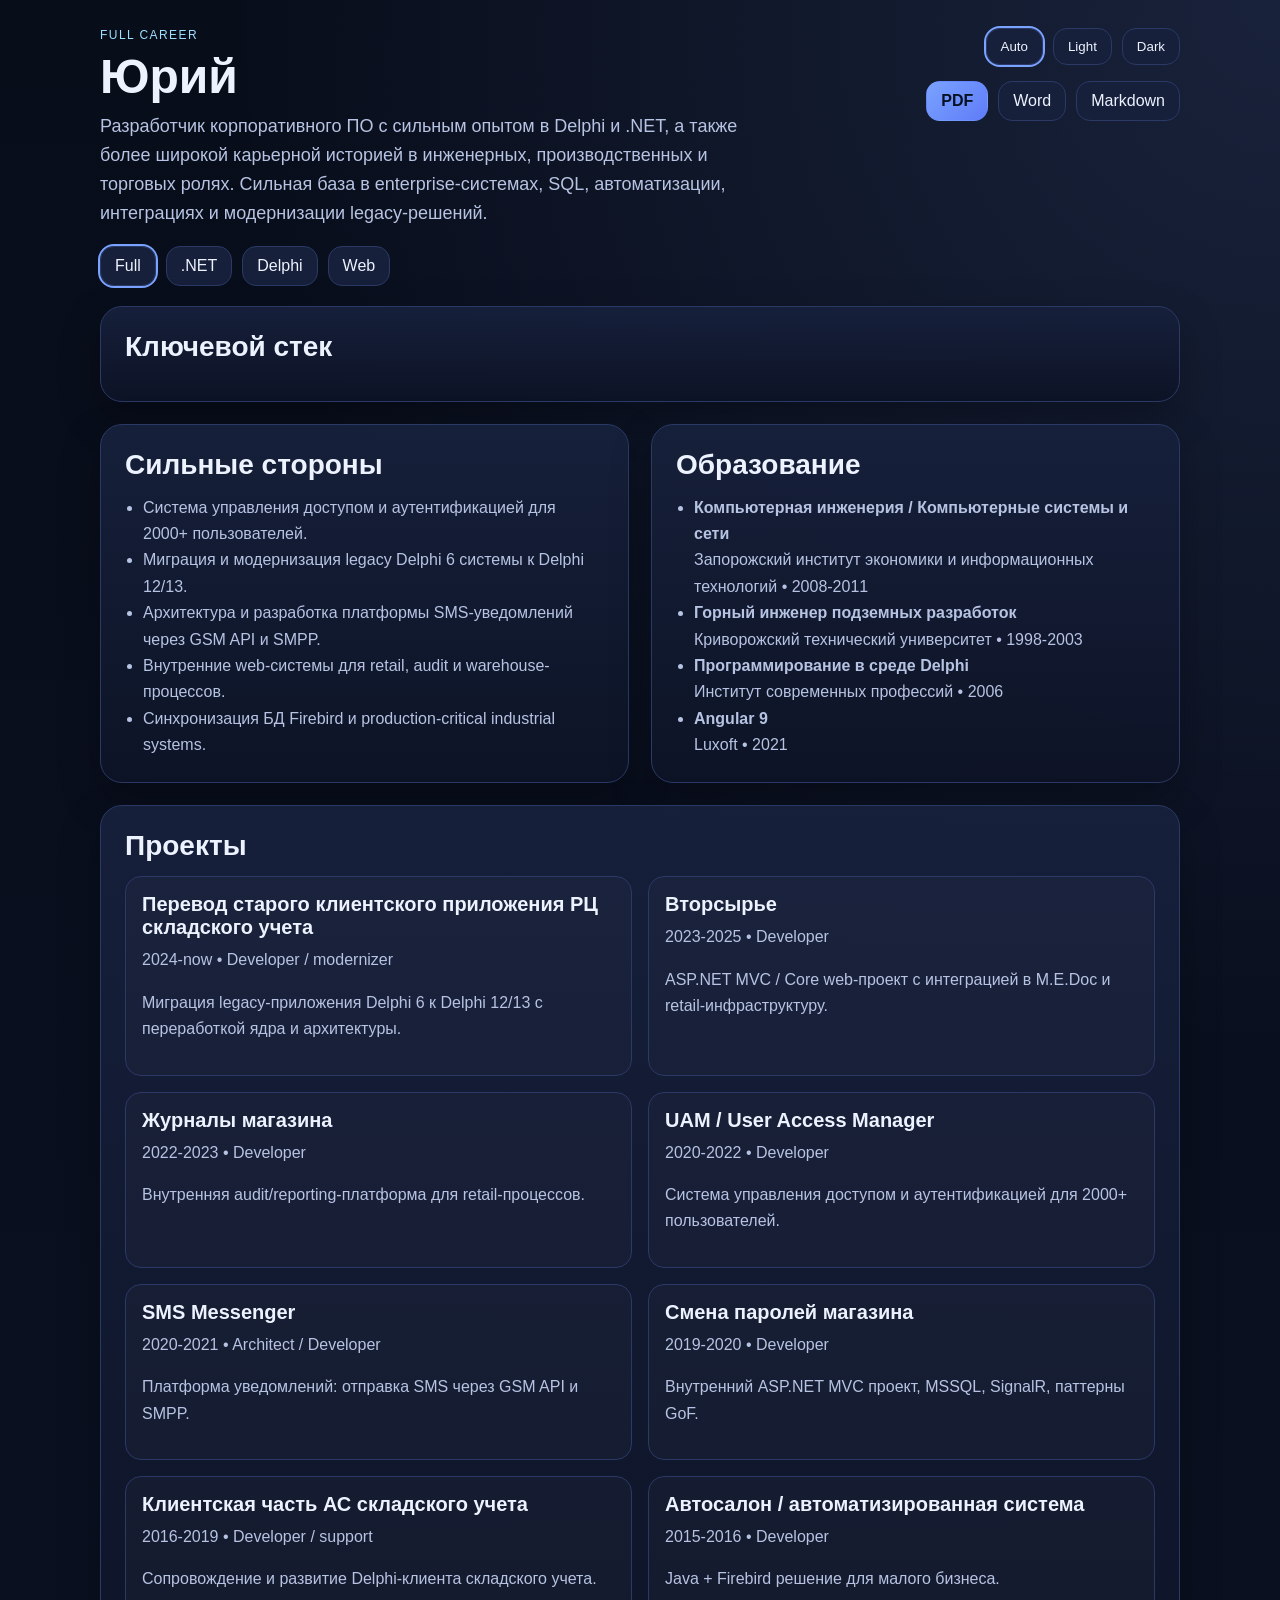
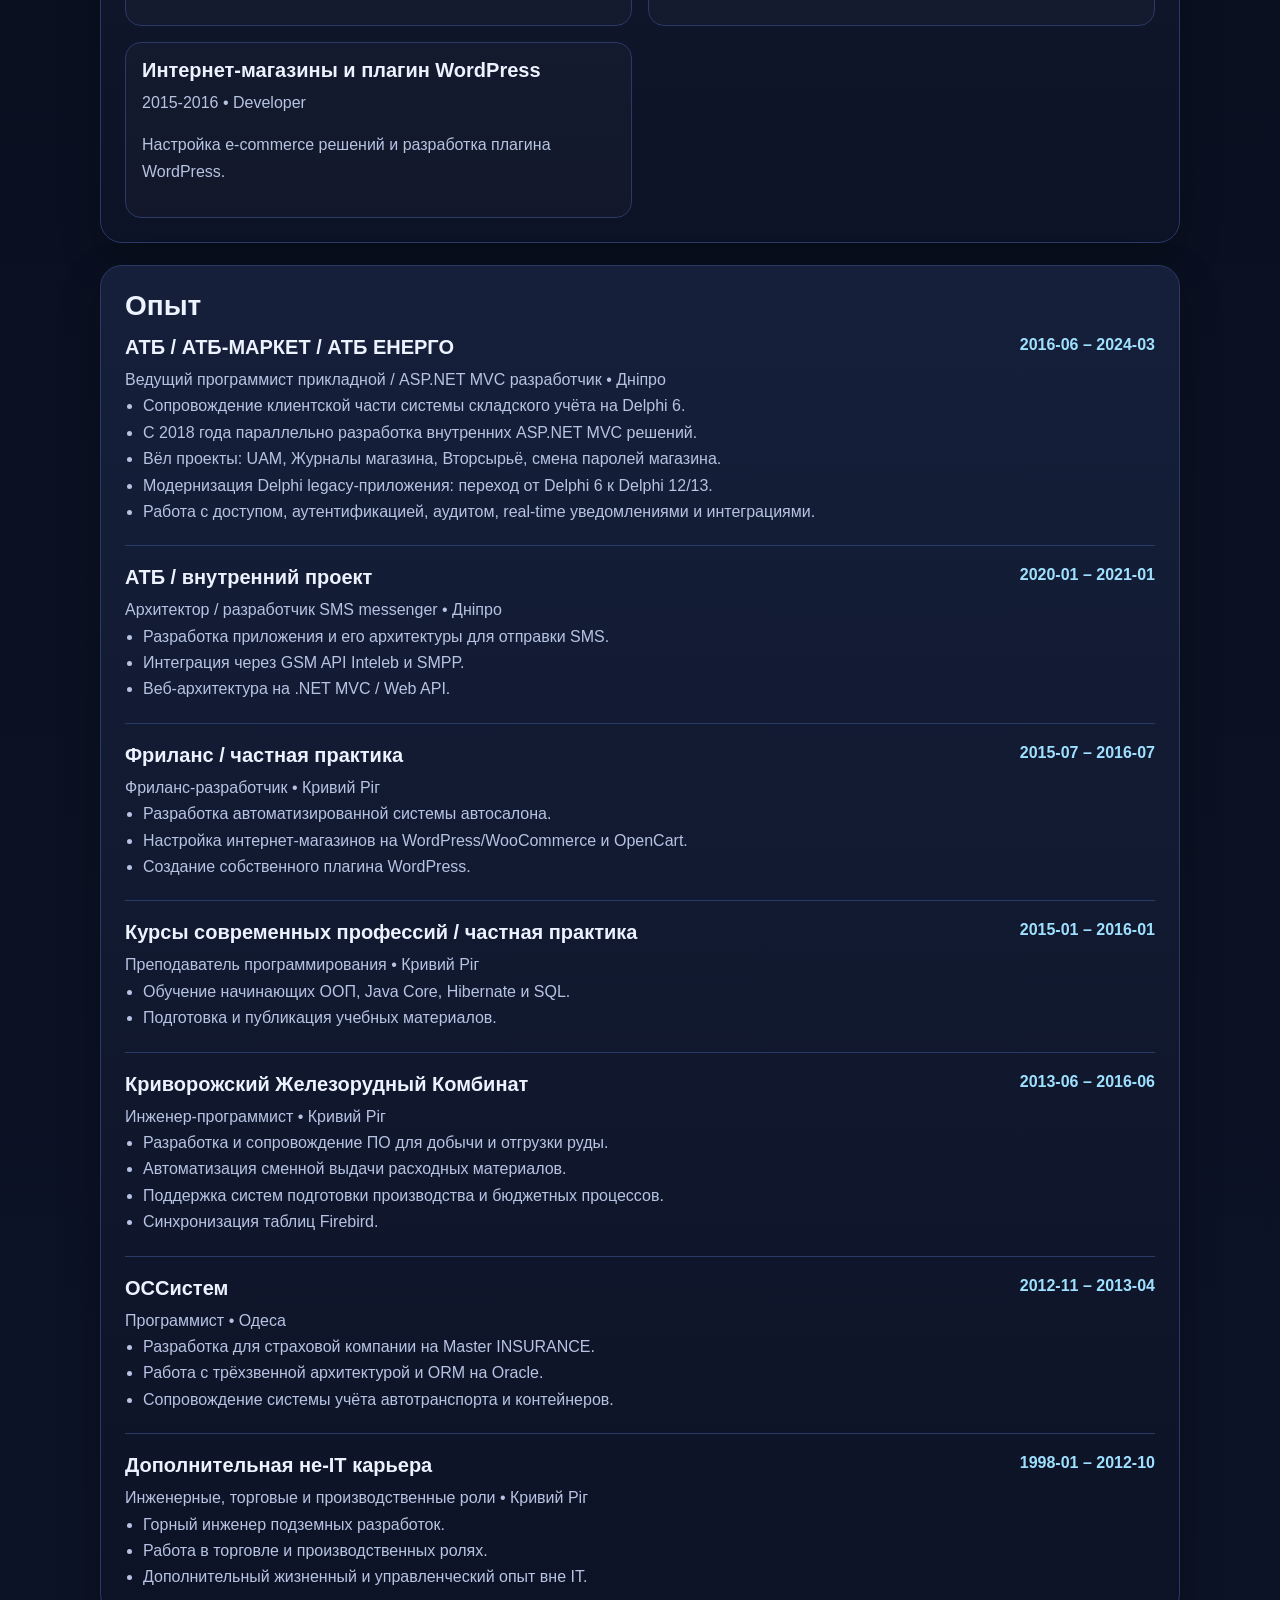
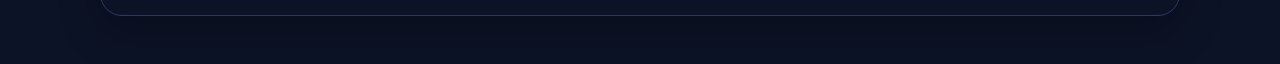
==== output/site/index.html @ f7bde16d "Add files via upload" ====
<!doctype html>
<html lang="ru">
<head>
  <meta charset="utf-8">
  <meta name="viewport" content="width=device-width, initial-scale=1">
  <title>Юрий | Full Career</title>
  <link rel="stylesheet" href="assets/css/site.css">
</head>
<body>
  <script>
    window.RESUME_CONFIG = {
      routeBase: "/resume",
      currentTarget: "full"
    };
  </script>
  <script src="assets/js/theme.js"></script>

  <header class="site-header">
    <div class="container topbar">
      <div class="brand">
        <div class="eyebrow">Full Career</div>
        <h1>Юрий</h1>
        <p class="lead">Разработчик корпоративного ПО с сильным опытом в Delphi и .NET, а также более широкой карьерной историей в инженерных, производственных и торговых ролях. Сильная база в enterprise-системах, SQL, автоматизации, интеграциях и модернизации legacy-решений.
</p>
      </div>

      <div class="header-actions">
        <div class="theme-switch">
          <button data-theme-mode="auto">Auto</button>
          <button data-theme-mode="light">Light</button>
          <button data-theme-mode="dark">Dark</button>
        </div>

        <div class="downloads">
          <a class="btn primary" href="./resume.pdf">PDF</a>
          <a class="btn" href="./resume.docx">Word</a>
          <a class="btn" href="./resume.md">Markdown</a>
        </div>
      </div>
    </div>
  </header>

  <nav class="profile-nav container">
    <a href="index.html" class="active">Full</a>
    <a href="dotnet/index.html" class="">.NET</a>
    <a href="delphi/index.html" class="">Delphi</a>
    <a href="web/index.html" class="">Web</a>
  </nav>

  <main class="container main-grid">
    <section class="card wide hero-card">
      <h2>Ключевой стек</h2>
      <div class="chips">
        
      </div>
    </section>

    <section class="card">
      <h2>Сильные стороны</h2>
      <ul class="clean">
        
        <li>Система управления доступом и аутентификацией для 2000+ пользователей.</li>
        
        <li>Миграция и модернизация legacy Delphi 6 системы к Delphi 12/13.</li>
        
        <li>Архитектура и разработка платформы SMS-уведомлений через GSM API и SMPP.</li>
        
        <li>Внутренние web-системы для retail, audit и warehouse-процессов.</li>
        
        <li>Синхронизация БД Firebird и production-critical industrial systems.</li>
        
      </ul>
    </section>

    <section class="card">
      <h2>Образование</h2>
      <ul class="clean">
        
        <li><strong>Компьютерная инженерия / Компьютерные системы и сети</strong><br>Запорожский институт экономики и информационных технологий • 2008-2011</li>
        
        <li><strong>Горный инженер подземных разработок</strong><br>Криворожский технический университет • 1998-2003</li>
        
        <li><strong>Программирование в среде Delphi</strong><br>Институт современных профессий • 2006</li>
        
        <li><strong>Angular 9</strong><br>Luxoft • 2021</li>
        
      </ul>
    </section>

    <section class="card wide">
      <h2>Проекты</h2>
      <div class="project-grid">
        
        <article class="project">
          <h3>Перевод старого клиентского приложения РЦ складского учета</h3>
          <div class="muted">2024-now • Developer / modernizer</div>
          <p>Миграция legacy-приложения Delphi 6 к Delphi 12/13 с переработкой ядра и архитектуры.</p>
        </article>
        
        <article class="project">
          <h3>Вторсырье</h3>
          <div class="muted">2023-2025 • Developer</div>
          <p>ASP.NET MVC / Core web-проект с интеграцией в M.E.Doc и retail-инфраструктуру.</p>
        </article>
        
        <article class="project">
          <h3>Журналы магазина</h3>
          <div class="muted">2022-2023 • Developer</div>
          <p>Внутренняя audit/reporting-платформа для retail-процессов.</p>
        </article>
        
        <article class="project">
          <h3>UAM / User Access Manager</h3>
          <div class="muted">2020-2022 • Developer</div>
          <p>Система управления доступом и аутентификацией для 2000+ пользователей.</p>
        </article>
        
        <article class="project">
          <h3>SMS Messenger</h3>
          <div class="muted">2020-2021 • Architect / Developer</div>
          <p>Платформа уведомлений: отправка SMS через GSM API и SMPP.</p>
        </article>
        
        <article class="project">
          <h3>Смена паролей магазина</h3>
          <div class="muted">2019-2020 • Developer</div>
          <p>Внутренний ASP.NET MVC проект, MSSQL, SignalR, паттерны GoF.</p>
        </article>
        
        <article class="project">
          <h3>Клиентская часть АС складского учета</h3>
          <div class="muted">2016-2019 • Developer / support</div>
          <p>Сопровождение и развитие Delphi-клиента складского учета.</p>
        </article>
        
        <article class="project">
          <h3>Автосалон / автоматизированная система</h3>
          <div class="muted">2015-2016 • Developer</div>
          <p>Java + Firebird решение для малого бизнеса.</p>
        </article>
        
        <article class="project">
          <h3>Интернет-магазины и плагин WordPress</h3>
          <div class="muted">2015-2016 • Developer</div>
          <p>Настройка e-commerce решений и разработка плагина WordPress.</p>
        </article>
        
      </div>
    </section>

    <section class="card wide">
      <h2>Опыт</h2>
      
      <article class="job">
        <div class="job-head">
          <div>
            <h3>АТБ / АТБ-МАРКЕТ / АТБ ЕНЕРГО</h3>
            <div class="muted">Ведущий программист прикладной / ASP.NET MVC разработчик • Дніпро</div>
          </div>
          <div class="period">2016-06 – 2024-03</div>
        </div>
        <ul class="clean">
          
          <li>Сопровождение клиентской части системы складского учёта на Delphi 6.</li>
          
          <li>С 2018 года параллельно разработка внутренних ASP.NET MVC решений.</li>
          
          <li>Вёл проекты: UAM, Журналы магазина, Вторсырьё, смена паролей магазина.</li>
          
          <li>Модернизация Delphi legacy-приложения: переход от Delphi 6 к Delphi 12/13.</li>
          
          <li>Работа с доступом, аутентификацией, аудитом, real-time уведомлениями и интеграциями.</li>
          
        </ul>
      </article>
      
      <article class="job">
        <div class="job-head">
          <div>
            <h3>АТБ / внутренний проект</h3>
            <div class="muted">Архитектор / разработчик SMS messenger • Дніпро</div>
          </div>
          <div class="period">2020-01 – 2021-01</div>
        </div>
        <ul class="clean">
          
          <li>Разработка приложения и его архитектуры для отправки SMS.</li>
          
          <li>Интеграция через GSM API Inteleb и SMPP.</li>
          
          <li>Веб-архитектура на .NET MVC / Web API.</li>
          
        </ul>
      </article>
      
      <article class="job">
        <div class="job-head">
          <div>
            <h3>Фриланс / частная практика</h3>
            <div class="muted">Фриланс-разработчик • Кривий Ріг</div>
          </div>
          <div class="period">2015-07 – 2016-07</div>
        </div>
        <ul class="clean">
          
          <li>Разработка автоматизированной системы автосалона.</li>
          
          <li>Настройка интернет-магазинов на WordPress/WooCommerce и OpenCart.</li>
          
          <li>Создание собственного плагина WordPress.</li>
          
        </ul>
      </article>
      
      <article class="job">
        <div class="job-head">
          <div>
            <h3>Курсы современных профессий / частная практика</h3>
            <div class="muted">Преподаватель программирования • Кривий Ріг</div>
          </div>
          <div class="period">2015-01 – 2016-01</div>
        </div>
        <ul class="clean">
          
          <li>Обучение начинающих ООП, Java Core, Hibernate и SQL.</li>
          
          <li>Подготовка и публикация учебных материалов.</li>
          
        </ul>
      </article>
      
      <article class="job">
        <div class="job-head">
          <div>
            <h3>Криворожский Железорудный Комбинат</h3>
            <div class="muted">Инженер-программист • Кривий Ріг</div>
          </div>
          <div class="period">2013-06 – 2016-06</div>
        </div>
        <ul class="clean">
          
          <li>Разработка и сопровождение ПО для добычи и отгрузки руды.</li>
          
          <li>Автоматизация сменной выдачи расходных материалов.</li>
          
          <li>Поддержка систем подготовки производства и бюджетных процессов.</li>
          
          <li>Синхронизация таблиц Firebird.</li>
          
        </ul>
      </article>
      
      <article class="job">
        <div class="job-head">
          <div>
            <h3>ОССистем</h3>
            <div class="muted">Программист • Одеса</div>
          </div>
          <div class="period">2012-11 – 2013-04</div>
        </div>
        <ul class="clean">
          
          <li>Разработка для страховой компании на Master INSURANCE.</li>
          
          <li>Работа с трёхзвенной архитектурой и ORM на Oracle.</li>
          
          <li>Сопровождение системы учёта автотранспорта и контейнеров.</li>
          
        </ul>
      </article>
      
      <article class="job">
        <div class="job-head">
          <div>
            <h3>Дополнительная не-IT карьера</h3>
            <div class="muted">Инженерные, торговые и производственные роли • Кривий Ріг</div>
          </div>
          <div class="period">1998-01 – 2012-10</div>
        </div>
        <ul class="clean">
          
          <li>Горный инженер подземных разработок.</li>
          
          <li>Работа в торговле и производственных ролях.</li>
          
          <li>Дополнительный жизненный и управленческий опыт вне IT.</li>
          
        </ul>
      </article>
      
    </section>
  </main>
</body>
</html>
---- output/site/assets/css/site.css ----
:root{
  --bg:#0b1020;
  --bg-soft:#111a33;
  --panel:#16203b;
  --line:#2a3966;
  --text:#edf2ff;
  --muted:#b6c3e2;
  --accent:#7aa2ff;
  --accent-soft:#9fe0ff;
  --chip:#21315c;
  --shadow:0 16px 40px rgba(0,0,0,.25);
}

*{box-sizing:border-box}
html,body{margin:0;padding:0}
body{
  font-family: "Segoe UI", Arial, sans-serif;
  background:
    radial-gradient(circle at top right, rgba(122,162,255,.14), transparent 30%),
    linear-gradient(180deg,var(--bg) 0%, #0c1326 100%);
  color:var(--text);
  transition: background 2s linear, color 1.5s linear;
}
.container{max-width:1120px;margin:0 auto;padding:0 20px}
.site-header{padding:28px 0 10px}
.topbar{display:grid;grid-template-columns:1.7fr 1fr;gap:20px;align-items:start}
.eyebrow{font-size:12px;letter-spacing:.12em;text-transform:uppercase;color:var(--accent-soft);margin-bottom:10px}
h1{margin:0 0 10px;font-size:48px;line-height:1.05}
h2{margin:0 0 14px;font-size:28px}
h3{margin:0 0 8px;font-size:20px}
.lead{margin:0;color:var(--muted);font-size:18px;line-height:1.6;max-width:760px}

.header-actions{display:flex;flex-direction:column;gap:16px;align-items:flex-end}
.theme-switch,.downloads,.chips{display:flex;gap:10px;flex-wrap:wrap}
.theme-switch button,.btn,.profile-nav a{
  border:1px solid var(--line);
  background:var(--panel);
  color:var(--text);
  border-radius:14px;
  padding:10px 14px;
  cursor:pointer;
  text-decoration:none;
}
.theme-switch button.active,.profile-nav a.active{outline:2px solid var(--accent)}
.btn.primary{background:linear-gradient(135deg,var(--accent),#5f7cf8);color:#061122;border-color:transparent;font-weight:700}
.profile-nav{display:flex;gap:10px;flex-wrap:wrap;padding:8px 20px 0}

.main-grid{
  display:grid;
  grid-template-columns:1fr 1fr;
  gap:22px;
  padding-top:20px;
  padding-bottom:48px;
}
.card{
  background:linear-gradient(180deg, rgba(22,32,59,.96), rgba(13,19,38,.96));
  border:1px solid var(--line);
  border-radius:22px;
  box-shadow:var(--shadow);
  padding:24px;
  transition: background 2s linear, border-color 2s linear;
}
.hero-card,.wide{grid-column:1/-1}
.chips span{
  padding:8px 12px;
  border-radius:999px;
  background:var(--chip);
  border:1px solid var(--line);
}
.clean{margin:0;padding-left:18px}
.clean li,.muted,p{color:var(--muted);line-height:1.65}
.job + .job{
  margin-top:20px;
  padding-top:20px;
  border-top:1px solid var(--line);
}
.job-head{
  display:flex;
  justify-content:space-between;
  gap:16px;
  align-items:flex-start;
}
.period{white-space:nowrap;color:var(--accent-soft);font-weight:700}
.project-grid{display:grid;grid-template-columns:1fr 1fr;gap:16px}
.project{
  border:1px solid var(--line);
  border-radius:16px;
  padding:16px;
  background:rgba(255,255,255,.02);
}

@media (max-width: 860px){
  .topbar,.main-grid,.project-grid{grid-template-columns:1fr}
  .header-actions{align-items:flex-start}
  h1{font-size:38px}
}
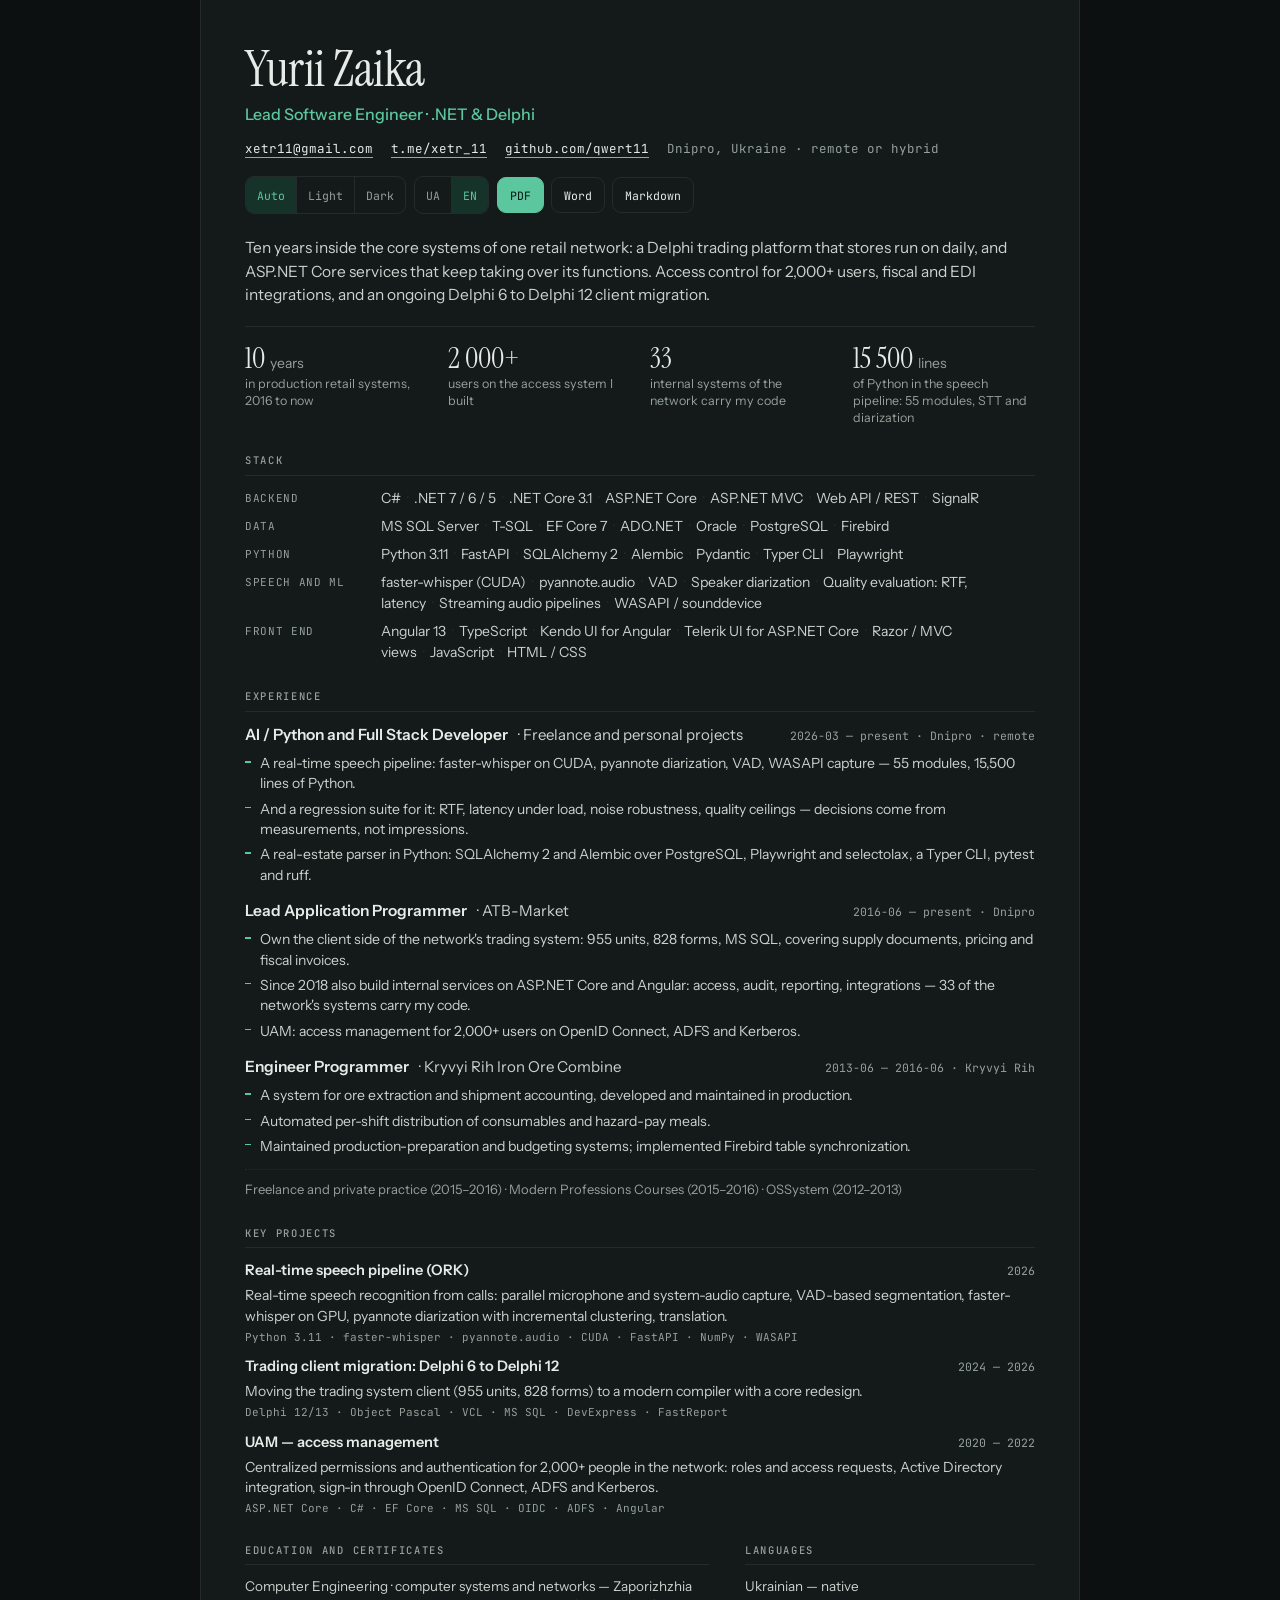
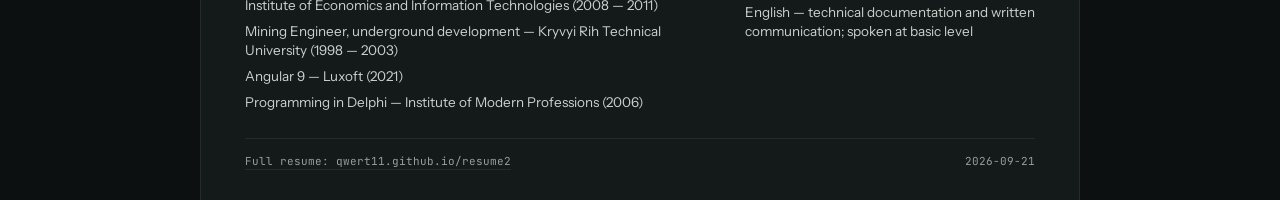
==== commit d26f3b80: "Одностраничник: данные из resume2, печать в один A4, мобильная вёрстка Было: копия движка resume2 с " ====
--- a/output/site/index.html
+++ b/output/site/index.html
@@ -1,294 +1,179 @@
 <!doctype html>
-<html lang="ru">
+<html lang="en">
 <head>
-  <meta charset="utf-8">
-  <meta name="viewport" content="width=device-width, initial-scale=1">
-  <title>Юрий | Full Career</title>
-  <link rel="stylesheet" href="assets/css/site.css">
+<meta charset="utf-8">
+<meta name="viewport" content="width=device-width,initial-scale=1">
+<title>Yurii Zaika — Lead Software Engineer · .NET & Delphi</title>
+<meta name="description" content="Ten years inside the core systems of one retail network: a Delphi trading platform that stores run on daily, and ASP.NET Core services that keep taking over its functions. Access control for 2,000+ users, fiscal and EDI integrations, and an ongoing Delphi 6 to Delphi 12 client migration.">
+<link rel="preconnect" href="https://fonts.googleapis.com">
+<link rel="preconnect" href="https://fonts.gstatic.com" crossorigin>
+<link rel="stylesheet" href="https://fonts.googleapis.com/css2?family=Instrument+Sans:wght@400;500;600&family=Instrument+Serif&family=JetBrains+Mono:wght@400;500&display=swap">
+<link rel="stylesheet" href="assets/css/site.css">
 </head>
 <body>
-  <script>
-    window.RESUME_CONFIG = {
-      routeBase: "/resume",
-      currentTarget: "full"
-    };
-  </script>
-  <script src="assets/js/theme.js"></script>
+<script>window.RESUME_DATA = {"profile": {"name": {"uk": "Юрій Заїка", "en": "Yurii Zaika"}, "location": {"uk": "Дніпро, Україна · віддалено або гібрид", "en": "Dnipro, Ukraine · remote or hybrid"}, "titles": {"full": {"uk": "Провідний інженер ПЗ · .NET та Delphi", "en": "Lead Software Engineer · .NET & Delphi"}, "dotnet": {"uk": "Senior .NET інженер", "en": "Senior .NET Engineer"}, "delphi": {"uk": "Senior Delphi інженер · модернізація legacy", "en": "Senior Delphi Engineer · Legacy Modernization"}, "web": {"uk": "Full Stack інженер · .NET та Angular", "en": "Full Stack Engineer · .NET & Angular"}, "ai": {"uk": "AI / Python інженер", "en": "AI / Python Engineer"}}, "summary": {"full": {"uk": "Десять років усередині ядра однієї роздрібної мережі: торгова система на Delphi, якою щодня працюють магазини, і сервіси на ASP.NET Core, що поступово забирають її функції. Доступи для 2000+ користувачів, фіскальні та EDI-інтеграції, міграція клієнта з Delphi 6 на Delphi 12.", "en": "Ten years inside the core systems of one retail network: a Delphi trading platform that stores run on daily, and ASP.NET Core services that keep taking over its functions. Access control for 2,000+ users, fiscal and EDI integrations, and an ongoing Delphi 6 to Delphi 12 client migration."}, "dotnet": {"uk": "Senior .NET інженер: ASP.NET Core та Web API на .NET 7, EF Core і T-SQL, інтеграції з Kafka, EDI, M.E.Doc та Oracle EBS, аутентифікація через OIDC, ADFS і Kerberos. Власна система керування доступом на 2000+ користувачів.", "en": "Senior .NET engineer: ASP.NET Core and Web API on .NET 7, EF Core and T-SQL, integrations over Kafka, EDI, M.E.Doc and Oracle EBS, authentication through OIDC, ADFS and Kerberos. Built the in-house access management system used by 2,000+ people."}, "delphi": {"uk": "Delphi-інженер із десятирічним досвідом супроводу торгової системи у продакшені: 955 модулів, 828 форм, MS SQL. Веду міграцію клієнта з Delphi 6 на Delphi 12 і написав інструмент звіряння форм та мапінгу БД між версіями.", "en": "Delphi engineer with ten years of production ownership of a retail trading system: 955 units, 828 forms, MS SQL. Currently migrating the client from Delphi 6 to Delphi 12, with a purpose-built tool that diffs forms and database mappings between the two versions."}, "web": {"uk": "Full stack інженер: ASP.NET Core та Web API на бекенді, Angular 13 з Kendo UI і Razor на фронті, real-time через SignalR. Внутрішні системи для роздрібної мережі — доступи, аудит, звітність, інтеграції.", "en": "Full stack engineer: ASP.NET Core and Web API on the back end, Angular 13 with Kendo UI and Razor on the front, real-time over SignalR. Internal systems for a retail network: access control, audit, reporting, integrations."}, "ai": {"uk": "Десять років промислової розробки — і власний трек у Python та ML. Побудував голосовий пайплайн реального часу: faster-whisper на CUDA, діаризація pyannote, VAD і потокова обробка — 55 модулів, 15 500 рядків Python, з регресійними замірами затримки та RTF. Поряд — конвеєри даних на SQLAlchemy і Playwright та щоденна робота з ІІ-агентами.", "en": "Ten years of production engineering plus a personal track in Python and ML. Built a real-time speech pipeline: faster-whisper on CUDA, pyannote diarization, VAD and streaming — 55 modules, 15,500 lines of Python, with regression measurements of latency and RTF. Alongside it: data pipelines on SQLAlchemy and Playwright, and daily work with AI agents."}}, "contacts": [{"id": "email", "label": "xetr11@gmail.com", "href": "mailto:xetr11@gmail.com"}, {"id": "telegram", "label": "t.me/xetr_11", "href": "https://t.me/xetr_11"}, {"id": "github", "label": "github.com/qwert11", "href": "https://github.com/qwert11"}], "metrics": [{"value": "10", "unit": {"uk": "років", "en": "years"}, "label": {"uk": "у виробничих системах роздрібу, з 2016 і донині", "en": "in production retail systems, 2016 to now"}, "tags": ["full", "dotnet", "delphi", "web", "ai"]}, {"value": "2 000+", "unit": {"uk": "", "en": ""}, "label": {"uk": "користувачів у системі доступів, яку я побудував", "en": "users on the access system I built"}, "tags": ["full", "dotnet", "web"]}, {"value": "33", "unit": {"uk": "", "en": ""}, "label": {"uk": "внутрішні системи мережі, у яких є мій код", "en": "internal systems of the network carry my code"}, "tags": ["full", "dotnet", "delphi", "web"]}, {"value": "2", "unit": {"uk": "стеки", "en": "stacks"}, "label": {"uk": "Delphi і .NET — паралельно, без зупинки бізнесу", "en": "Delphi and .NET in parallel, with the business running"}, "tags": ["full", "delphi"]}, {"value": "955", "unit": {"uk": "модулів", "en": "units"}, "label": {"uk": "і 828 форм у клієнті торгової системи", "en": "and 828 forms in the trading system client"}, "tags": ["delphi"]}, {"value": ".NET 7", "unit": {"uk": "", "en": ""}, "label": {"uk": "основна платформа сервісів; ще 3.1, 5 і 6 у супроводі", "en": "the main service platform; 3.1, 5 and 6 also in support"}, "tags": ["dotnet", "web"]}, {"value": "15 500", "unit": {"uk": "рядків", "en": "lines"}, "label": {"uk": "Python у голосовому пайплайні: 55 модулів, STT і діаризація", "en": "of Python in the speech pipeline: 55 modules, STT and diarization"}, "tags": ["ai", "python"]}, {"value": "27", "unit": {"uk": "", "en": ""}, "label": {"uk": "репозиторіїв за 2026 рік: фриланс і власні проєкти", "en": "repositories in 2026: freelance and personal projects"}, "tags": ["ai", "python", "web"]}, {"value": "6", "unit": {"uk": "джерел", "en": "sources"}, "label": {"uk": "у конвеєрі збору оголошень: OLX, ЛУН, Rieltor, Metrazh, Telegram, FB", "en": "in the listings pipeline: OLX, LUN, Rieltor, Metrazh, Telegram, FB"}, "tags": ["ai", "python"]}], "sections": {"stack": {"uk": "Стек", "en": "Stack"}, "strengths": {"uk": "Що я зробив", "en": "What I delivered"}, "summary_cards": {"uk": "Коротко", "en": "At a glance"}, "projects": {"uk": "Ключові проєкти", "en": "Key projects"}, "details": {"uk": "Досвід", "en": "Experience"}, "education": {"uk": "Освіта та сертифікати", "en": "Education and certificates"}, "domain": {"uk": "Предметна область", "en": "Domain knowledge"}, "languages": {"uk": "Мови", "en": "Languages"}, "side": {"uk": "Код на GitHub", "en": "Code on GitHub"}}, "ui": {"auto": {"uk": "Авто", "en": "Auto"}, "light": {"uk": "Світла", "en": "Light"}, "dark": {"uk": "Темна", "en": "Dark"}, "pdf": {"uk": "PDF", "en": "PDF"}, "word": {"uk": "Word", "en": "Word"}, "markdown": {"uk": "Markdown", "en": "Markdown"}, "full": {"uk": "Все", "en": "Full"}, "dotnet": {"uk": ".NET", "en": ".NET"}, "delphi": {"uk": "Delphi", "en": "Delphi"}, "web": {"uk": "Web", "en": "Web"}, "ai": {"uk": "AI / Python", "en": "AI / Python"}, "ua": {"uk": "Укр", "en": "UA"}, "en": {"uk": "Анг", "en": "EN"}, "details_anchor": {"uk": "Деталі нижче", "en": "Details below"}, "present": {"uk": "донині", "en": "present"}, "profiles_hint": {"uk": "Профіль резюме", "en": "Resume profile"}}}, "sections": {"stack": {"uk": "Стек", "en": "Stack"}, "strengths": {"uk": "Що я зробив", "en": "What I delivered"}, "summary_cards": {"uk": "Коротко", "en": "At a glance"}, "projects": {"uk": "Ключові проєкти", "en": "Key projects"}, "details": {"uk": "Досвід", "en": "Experience"}, "education": {"uk": "Освіта та сертифікати", "en": "Education and certificates"}, "domain": {"uk": "Предметна область", "en": "Domain knowledge"}, "languages": {"uk": "Мови", "en": "Languages"}, "side": {"uk": "Код на GitHub", "en": "Code on GitHub"}}, "ui": {"auto": {"uk": "Авто", "en": "Auto"}, "light": {"uk": "Світла", "en": "Light"}, "dark": {"uk": "Темна", "en": "Dark"}, "pdf": {"uk": "PDF", "en": "PDF"}, "word": {"uk": "Word", "en": "Word"}, "markdown": {"uk": "Markdown", "en": "Markdown"}, "full": {"uk": "Все", "en": "Full"}, "dotnet": {"uk": ".NET", "en": ".NET"}, "delphi": {"uk": "Delphi", "en": "Delphi"}, "web": {"uk": "Web", "en": "Web"}, "ai": {"uk": "AI / Python", "en": "AI / Python"}, "ua": {"uk": "Укр", "en": "UA"}, "en": {"uk": "Анг", "en": "EN"}, "details_anchor": {"uk": "Деталі нижче", "en": "Details below"}, "present": {"uk": "донині", "en": "present"}, "profiles_hint": {"uk": "Профіль резюме", "en": "Resume profile"}}, "titleTextObj": {"uk": "Провідний інженер ПЗ · .NET та Delphi", "en": "Lead Software Engineer · .NET & Delphi"}, "summaryTextObj": {"uk": "Десять років усередині ядра однієї роздрібної мережі: торгова система на Delphi, якою щодня працюють магазини, і сервіси на ASP.NET Core, що поступово забирають її функції. Доступи для 2000+ користувачів, фіскальні та EDI-інтеграції, міграція клієнта з Delphi 6 на Delphi 12.", "en": "Ten years inside the core systems of one retail network: a Delphi trading platform that stores run on daily, and ASP.NET Core services that keep taking over its functions. Access control for 2,000+ users, fiscal and EDI integrations, and an ongoing Delphi 6 to Delphi 12 client migration."}};</script>
+<script src="assets/js/theme.js"></script>
 
-  <header class="site-header">
-    <div class="container topbar">
-      <div class="brand">
-        <div class="eyebrow">Full Career</div>
-        <h1>Юрий</h1>
-        <p class="lead">Разработчик корпоративного ПО с сильным опытом в Delphi и .NET, а также более широкой карьерной историей в инженерных, производственных и торговых ролях. Сильная база в enterprise-системах, SQL, автоматизации, интеграциях и модернизации legacy-решений.
-</p>
+<a class="skip" href="#main">Skip to content</a>
+
+<div class="sheet">
+
+  <header class="head">
+    <div class="who">
+      <h1 data-i18n-name>Yurii Zaika</h1>
+      <p class="role" data-i18n-target-title>Lead Software Engineer · .NET & Delphi</p>
+      <ul class="contacts">
+        <li><a href="mailto:xetr11@gmail.com">xetr11@gmail.com</a></li>
+        <li><a href="https://t.me/xetr_11" target="_blank" rel="noopener">t.me/xetr_11</a></li>
+        <li><a href="https://github.com/qwert11" target="_blank" rel="noopener">github.com/qwert11</a></li>
+        <li class="place" data-uk="Дніпро, Україна · віддалено або гібрид" data-en="Dnipro, Ukraine · remote or hybrid">Dnipro, Ukraine · remote or hybrid</li>
+      </ul>
+    </div>
+
+    <div class="tools">
+      <div class="seg" role="group" aria-label="Theme">
+        <button type="button" data-theme-mode="auto"></button><button type="button" data-theme-mode="light"></button><button type="button" data-theme-mode="dark"></button>
       </div>
-
-      <div class="header-actions">
-        <div class="theme-switch">
-          <button data-theme-mode="auto">Auto</button>
-          <button data-theme-mode="light">Light</button>
-          <button data-theme-mode="dark">Dark</button>
-        </div>
-
-        <div class="downloads">
-          <a class="btn primary" href="./resume.pdf">PDF</a>
-          <a class="btn" href="./resume.docx">Word</a>
-          <a class="btn" href="./resume.md">Markdown</a>
-        </div>
+      <div class="seg" role="group" aria-label="Language">
+        <button type="button" data-lang="uk"></button><button type="button" data-lang="en"></button>
+      </div>
+      <div class="dl">
+        <a class="btn primary" href="resume.pdf" data-dl-pdf data-i18n-btn-pdf></a>
+        <a class="btn" href="resume.docx" data-dl-docx data-i18n-btn-word></a>
+        <a class="btn" href="resume.md" data-dl-md data-i18n-btn-markdown></a>
       </div>
     </div>
   </header>
 
-  <nav class="profile-nav container">
-    <a href="index.html" class="active">Full</a>
-    <a href="dotnet/index.html" class="">.NET</a>
-    <a href="delphi/index.html" class="">Delphi</a>
-    <a href="web/index.html" class="">Web</a>
-  </nav>
+  <main id="main">
 
-  <main class="container main-grid">
-    <section class="card wide hero-card">
-      <h2>Ключевой стек</h2>
-      <div class="chips">
-        
-      </div>
+    <p class="summary" data-i18n-summary>Ten years inside the core systems of one retail network: a Delphi trading platform that stores run on daily, and ASP.NET Core services that keep taking over its functions. Access control for 2,000+ users, fiscal and EDI integrations, and an ongoing Delphi 6 to Delphi 12 client migration.</p>
+
+    <ul class="figures">
+      <li>
+        <b>10 <span data-uk="років" data-en="years">years</span></b>
+        <span data-uk="у виробничих системах роздрібу, з 2016 і донині" data-en="in production retail systems, 2016 to now">in production retail systems, 2016 to now</span>
+      </li>
+      <li>
+        <b>2 000+</b>
+        <span data-uk="користувачів у системі доступів, яку я побудував" data-en="users on the access system I built">users on the access system I built</span>
+      </li>
+      <li>
+        <b>33</b>
+        <span data-uk="внутрішні системи мережі, у яких є мій код" data-en="internal systems of the network carry my code">internal systems of the network carry my code</span>
+      </li>
+      <li>
+        <b>15 500 <span data-uk="рядків" data-en="lines">lines</span></b>
+        <span data-uk="Python у голосовому пайплайні: 55 модулів, STT і діаризація" data-en="of Python in the speech pipeline: 55 modules, STT and diarization">of Python in the speech pipeline: 55 modules, STT and diarization</span>
+      </li>
+    </ul>
+
+    <section class="block">
+      <h2 data-i18n-section-stack></h2>
+      <dl class="stack">
+        <dt data-uk="Бекенд" data-en="Backend">Backend</dt>
+        <dd><span data-uk="C#" data-en="C#">C#</span><i>·</i><span data-uk=".NET 7 / 6 / 5" data-en=".NET 7 / 6 / 5">.NET 7 / 6 / 5</span><i>·</i><span data-uk=".NET Core 3.1" data-en=".NET Core 3.1">.NET Core 3.1</span><i>·</i><span data-uk="ASP.NET Core" data-en="ASP.NET Core">ASP.NET Core</span><i>·</i><span data-uk="ASP.NET MVC" data-en="ASP.NET MVC">ASP.NET MVC</span><i>·</i><span data-uk="Web API / REST" data-en="Web API / REST">Web API / REST</span><i>·</i><span data-uk="SignalR" data-en="SignalR">SignalR</span></dd>
+        <dt data-uk="Дані" data-en="Data">Data</dt>
+        <dd><span data-uk="MS SQL Server" data-en="MS SQL Server">MS SQL Server</span><i>·</i><span data-uk="T-SQL" data-en="T-SQL">T-SQL</span><i>·</i><span data-uk="EF Core 7" data-en="EF Core 7">EF Core 7</span><i>·</i><span data-uk="ADO.NET" data-en="ADO.NET">ADO.NET</span><i>·</i><span data-uk="Oracle" data-en="Oracle">Oracle</span><i>·</i><span data-uk="PostgreSQL" data-en="PostgreSQL">PostgreSQL</span><i>·</i><span data-uk="Firebird" data-en="Firebird">Firebird</span></dd>
+        <dt data-uk="Python" data-en="Python">Python</dt>
+        <dd><span data-uk="Python 3.11" data-en="Python 3.11">Python 3.11</span><i>·</i><span data-uk="FastAPI" data-en="FastAPI">FastAPI</span><i>·</i><span data-uk="SQLAlchemy 2" data-en="SQLAlchemy 2">SQLAlchemy 2</span><i>·</i><span data-uk="Alembic" data-en="Alembic">Alembic</span><i>·</i><span data-uk="Pydantic" data-en="Pydantic">Pydantic</span><i>·</i><span data-uk="Typer CLI" data-en="Typer CLI">Typer CLI</span><i>·</i><span data-uk="Playwright" data-en="Playwright">Playwright</span></dd>
+        <dt data-uk="Мова та ML" data-en="Speech and ML">Speech and ML</dt>
+        <dd><span data-uk="faster-whisper (CUDA)" data-en="faster-whisper (CUDA)">faster-whisper (CUDA)</span><i>·</i><span data-uk="pyannote.audio" data-en="pyannote.audio">pyannote.audio</span><i>·</i><span data-uk="VAD" data-en="VAD">VAD</span><i>·</i><span data-uk="Діаризація мовців" data-en="Speaker diarization">Speaker diarization</span><i>·</i><span data-uk="Оцінка якості: RTF, затримка" data-en="Quality evaluation: RTF, latency">Quality evaluation: RTF, latency</span><i>·</i><span data-uk="Потокова обробка аудіо" data-en="Streaming audio pipelines">Streaming audio pipelines</span><i>·</i><span data-uk="WASAPI / sounddevice" data-en="WASAPI / sounddevice">WASAPI / sounddevice</span></dd>
+        <dt data-uk="Фронтенд" data-en="Front end">Front end</dt>
+        <dd><span data-uk="Angular 13" data-en="Angular 13">Angular 13</span><i>·</i><span data-uk="TypeScript" data-en="TypeScript">TypeScript</span><i>·</i><span data-uk="Kendo UI for Angular" data-en="Kendo UI for Angular">Kendo UI for Angular</span><i>·</i><span data-uk="Telerik UI for ASP.NET Core" data-en="Telerik UI for ASP.NET Core">Telerik UI for ASP.NET Core</span><i>·</i><span data-uk="Razor / MVC views" data-en="Razor / MVC views">Razor / MVC views</span><i>·</i><span data-uk="JavaScript" data-en="JavaScript">JavaScript</span><i>·</i><span data-uk="HTML / CSS" data-en="HTML / CSS">HTML / CSS</span></dd>
+      </dl>
     </section>
 
-    <section class="card">
-      <h2>Сильные стороны</h2>
-      <ul class="clean">
-        
-        <li>Система управления доступом и аутентификацией для 2000+ пользователей.</li>
-        
-        <li>Миграция и модернизация legacy Delphi 6 системы к Delphi 12/13.</li>
-        
-        <li>Архитектура и разработка платформы SMS-уведомлений через GSM API и SMPP.</li>
-        
-        <li>Внутренние web-системы для retail, audit и warehouse-процессов.</li>
-        
-        <li>Синхронизация БД Firebird и production-critical industrial systems.</li>
-        
+    <section class="block">
+      <h2 data-i18n-section-details></h2>
+      <article class="job">
+        <div class="job-head">
+          <h3 data-uk="AI / Python та full stack розробник" data-en="AI / Python and Full Stack Developer">AI / Python and Full Stack Developer</h3>
+          <span class="at" data-uk="Фриланс і власні проєкти" data-en="Freelance and personal projects">Freelance and personal projects</span>
+          <span class="when">2026-03 — <span data-i18n-present></span> · <span data-uk="Дніпро · віддалено" data-en="Dnipro · remote">Dnipro · remote</span></span>
+        </div>
+        <ul class="points">
+          <li data-uk="Голосовий пайплайн реального часу: faster-whisper на CUDA, діаризація pyannote, VAD, потоковий захват WASAPI — 55 модулів, 15 500 рядків Python." data-en="A real-time speech pipeline: faster-whisper on CUDA, pyannote diarization, VAD, WASAPI capture — 55 modules, 15,500 lines of Python.">A real-time speech pipeline: faster-whisper on CUDA, pyannote diarization, VAD, WASAPI capture — 55 modules, 15,500 lines of Python.</li>
+          <li data-uk="Для нього ж — набір регресійних замірів: RTF, затримка під навантаженням, стійкість до шуму, межі якості; рішення приймаю за цифрами, а не на слух." data-en="And a regression suite for it: RTF, latency under load, noise robustness, quality ceilings — decisions come from measurements, not impressions.">And a regression suite for it: RTF, latency under load, noise robustness, quality ceilings — decisions come from measurements, not impressions.</li>
+          <li data-uk="Парсер нерухомості на Python: SQLAlchemy 2 і Alembic поверх PostgreSQL, Playwright та selectolax, CLI на Typer, pytest і ruff." data-en="A real-estate parser in Python: SQLAlchemy 2 and Alembic over PostgreSQL, Playwright and selectolax, a Typer CLI, pytest and ruff.">A real-estate parser in Python: SQLAlchemy 2 and Alembic over PostgreSQL, Playwright and selectolax, a Typer CLI, pytest and ruff.</li>
+        </ul>
+      </article>
+      <article class="job">
+        <div class="job-head">
+          <h3 data-uk="Провідний прикладний програміст" data-en="Lead Application Programmer">Lead Application Programmer</h3>
+          <span class="at" data-uk="АТБ-Маркет" data-en="ATB-Market">ATB-Market</span>
+          <span class="when">2016-06 — <span data-i18n-present></span> · <span data-uk="Дніпро" data-en="Dnipro">Dnipro</span></span>
+        </div>
+        <ul class="points">
+          <li data-uk="Відповідаю за клієнтську частину торгової системи мережі: 955 модулів, 828 форм, MS SQL — документи постачання, ціни, фіскальні накладні." data-en="Own the client side of the network's trading system: 955 units, 828 forms, MS SQL, covering supply documents, pricing and fiscal invoices.">Own the client side of the network's trading system: 955 units, 828 forms, MS SQL, covering supply documents, pricing and fiscal invoices.</li>
+          <li data-uk="З 2018 паралельно будую внутрішні сервіси на ASP.NET Core і Angular: доступи, аудит, звітність, інтеграції — 33 системи мережі містять мій код." data-en="Since 2018 also build internal services on ASP.NET Core and Angular: access, audit, reporting, integrations — 33 of the network's systems carry my code.">Since 2018 also build internal services on ASP.NET Core and Angular: access, audit, reporting, integrations — 33 of the network's systems carry my code.</li>
+          <li data-uk="UAM: система керування доступом для 2000+ користувачів на OpenID Connect, ADFS і Kerberos." data-en="UAM: access management for 2,000+ users on OpenID Connect, ADFS and Kerberos.">UAM: access management for 2,000+ users on OpenID Connect, ADFS and Kerberos.</li>
+        </ul>
+      </article>
+      <article class="job">
+        <div class="job-head">
+          <h3 data-uk="Інженер-програміст" data-en="Engineer Programmer">Engineer Programmer</h3>
+          <span class="at" data-uk="Криворізький залізорудний комбінат" data-en="Kryvyi Rih Iron Ore Combine">Kryvyi Rih Iron Ore Combine</span>
+          <span class="when">2013-06 — 2016-06 · <span data-uk="Кривий Ріг" data-en="Kryvyi Rih">Kryvyi Rih</span></span>
+        </div>
+        <ul class="points">
+          <li data-uk="Комплекс обліку видобутку та відвантаження руди — розробка й супровід у виробничому режимі." data-en="A system for ore extraction and shipment accounting, developed and maintained in production.">A system for ore extraction and shipment accounting, developed and maintained in production.</li>
+          <li data-uk="Автоматизація змінної видачі витратних матеріалів і харчування за шкідливість." data-en="Automated per-shift distribution of consumables and hazard-pay meals.">Automated per-shift distribution of consumables and hazard-pay meals.</li>
+          <li data-uk="Супровід систем підготовки виробництва та бюджетних процесів; синхронізація таблиць Firebird." data-en="Maintained production-preparation and budgeting systems; implemented Firebird table synchronization.">Maintained production-preparation and budgeting systems; implemented Firebird table synchronization.</li>
+        </ul>
+      </article>
+      <p class="earlier" data-uk="Фриланс і приватна практика (2015–2016) · Курси сучасних професій (2015–2016) · ОССистем (2012–2013)" data-en="Freelance and private practice (2015–2016) · Modern Professions Courses (2015–2016) · OSSystem (2012–2013)">Freelance and private practice (2015–2016) · Modern Professions Courses (2015–2016) · OSSystem (2012–2013)</p>
+    </section>
+
+    <section class="block">
+      <h2 data-i18n-section-projects></h2>
+      <ul class="projects">
+        <li>
+          <span class="pname" data-uk="Голосовий пайплайн реального часу (ORK)" data-en="Real-time speech pipeline (ORK)">Real-time speech pipeline (ORK)</span>
+          <span class="when">2026</span>
+          <span class="pdesc" data-uk="Розпізнавання мови зі звінків у реальному часі: паралельний захват мікрофона і системного звуку, нарізка по паузах через VAD, faster-whisper на GPU, діаризація pyannote з інкрементальною кластеризацією, переклад." data-en="Real-time speech recognition from calls: parallel microphone and system-audio capture, VAD-based segmentation, faster-whisper on GPU, pyannote diarization with incremental clustering, translation.">Real-time speech recognition from calls: parallel microphone and system-audio capture, VAD-based segmentation, faster-whisper on GPU, pyannote diarization with incremental clustering, translation.</span><span class="pstack">Python 3.11 · faster-whisper · pyannote.audio · CUDA · FastAPI · NumPy · WASAPI</span>
+        </li>
+        <li>
+          <span class="pname" data-uk="Міграція торгового клієнта: Delphi 6 → Delphi 12" data-en="Trading client migration: Delphi 6 to Delphi 12">Trading client migration: Delphi 6 to Delphi 12</span>
+          <span class="when">2024 — 2026</span>
+          <span class="pdesc" data-uk="Переведення клієнта торгової системи (955 модулів, 828 форм) на сучасний компілятор із переробкою ядра." data-en="Moving the trading system client (955 units, 828 forms) to a modern compiler with a core redesign.">Moving the trading system client (955 units, 828 forms) to a modern compiler with a core redesign.</span><span class="pstack">Delphi 12/13 · Object Pascal · VCL · MS SQL · DevExpress · FastReport</span>
+        </li>
+        <li>
+          <span class="pname" data-uk="UAM — керування доступом" data-en="UAM — access management">UAM — access management</span>
+          <span class="when">2020 — 2022</span>
+          <span class="pdesc" data-uk="Централізована система прав і аутентифікації для 2000+ користувачів мережі: ролі та заявки на доступ, інтеграція з Active Directory, вхід через OpenID Connect, ADFS і Kerberos." data-en="Centralized permissions and authentication for 2,000+ people in the network: roles and access requests, Active Directory integration, sign-in through OpenID Connect, ADFS and Kerberos.">Centralized permissions and authentication for 2,000+ people in the network: roles and access requests, Active Directory integration, sign-in through OpenID Connect, ADFS and Kerberos.</span><span class="pstack">ASP.NET Core · C# · EF Core · MS SQL · OIDC · ADFS · Angular</span>
+        </li>
       </ul>
     </section>
 
-    <section class="card">
-      <h2>Образование</h2>
-      <ul class="clean">
-        
-        <li><strong>Компьютерная инженерия / Компьютерные системы и сети</strong><br>Запорожский институт экономики и информационных технологий • 2008-2011</li>
-        
-        <li><strong>Горный инженер подземных разработок</strong><br>Криворожский технический университет • 1998-2003</li>
-        
-        <li><strong>Программирование в среде Delphi</strong><br>Институт современных профессий • 2006</li>
-        
-        <li><strong>Angular 9</strong><br>Luxoft • 2021</li>
-        
-      </ul>
-    </section>
+    <div class="tail">
+      <section class="block">
+        <h2 data-i18n-section-education></h2>
+        <ul class="plain">
+          <li data-uk="Комп'ютерна інженерія · комп'ютерні системи та мережі — Запорізький інститут економіки та інформаційних технологій (2008 — 2011)" data-en="Computer Engineering · computer systems and networks — Zaporizhzhia Institute of Economics and Information Technologies (2008 — 2011)">Computer Engineering · computer systems and networks — Zaporizhzhia Institute of Economics and Information Technologies (2008 — 2011)</li>
+          <li data-uk="Гірничий інженер підземних розробок — Криворізький технічний університет (1998 — 2003)" data-en="Mining Engineer, underground development — Kryvyi Rih Technical University (1998 — 2003)">Mining Engineer, underground development — Kryvyi Rih Technical University (1998 — 2003)</li>
+          <li data-uk="Angular 9 — Luxoft (2021)" data-en="Angular 9 — Luxoft (2021)">Angular 9 — Luxoft (2021)</li>
+          <li data-uk="Програмування в середовищі Delphi — Інститут сучасних професій (2006)" data-en="Programming in Delphi — Institute of Modern Professions (2006)">Programming in Delphi — Institute of Modern Professions (2006)</li>
+        </ul>
+      </section>
+      <section class="block">
+        <h2 data-i18n-section-languages></h2>
+        <ul class="plain">
+          <li data-uk="Українська — рідна" data-en="Ukrainian — native">Ukrainian — native</li>
+          <li data-uk="Англійська — технічна документація і листування; розмовна — базова" data-en="English — technical documentation and written communication; spoken at basic level">English — technical documentation and written communication; spoken at basic level</li>
+        </ul>
+      </section>
+    </div>
 
-    <section class="card wide">
-      <h2>Проекты</h2>
-      <div class="project-grid">
-        
-        <article class="project">
-          <h3>Перевод старого клиентского приложения РЦ складского учета</h3>
-          <div class="muted">2024-now • Developer / modernizer</div>
-          <p>Миграция legacy-приложения Delphi 6 к Delphi 12/13 с переработкой ядра и архитектуры.</p>
-        </article>
-        
-        <article class="project">
-          <h3>Вторсырье</h3>
-          <div class="muted">2023-2025 • Developer</div>
-          <p>ASP.NET MVC / Core web-проект с интеграцией в M.E.Doc и retail-инфраструктуру.</p>
-        </article>
-        
-        <article class="project">
-          <h3>Журналы магазина</h3>
-          <div class="muted">2022-2023 • Developer</div>
-          <p>Внутренняя audit/reporting-платформа для retail-процессов.</p>
-        </article>
-        
-        <article class="project">
-          <h3>UAM / User Access Manager</h3>
-          <div class="muted">2020-2022 • Developer</div>
-          <p>Система управления доступом и аутентификацией для 2000+ пользователей.</p>
-        </article>
-        
-        <article class="project">
-          <h3>SMS Messenger</h3>
-          <div class="muted">2020-2021 • Architect / Developer</div>
-          <p>Платформа уведомлений: отправка SMS через GSM API и SMPP.</p>
-        </article>
-        
-        <article class="project">
-          <h3>Смена паролей магазина</h3>
-          <div class="muted">2019-2020 • Developer</div>
-          <p>Внутренний ASP.NET MVC проект, MSSQL, SignalR, паттерны GoF.</p>
-        </article>
-        
-        <article class="project">
-          <h3>Клиентская часть АС складского учета</h3>
-          <div class="muted">2016-2019 • Developer / support</div>
-          <p>Сопровождение и развитие Delphi-клиента складского учета.</p>
-        </article>
-        
-        <article class="project">
-          <h3>Автосалон / автоматизированная система</h3>
-          <div class="muted">2015-2016 • Developer</div>
-          <p>Java + Firebird решение для малого бизнеса.</p>
-        </article>
-        
-        <article class="project">
-          <h3>Интернет-магазины и плагин WordPress</h3>
-          <div class="muted">2015-2016 • Developer</div>
-          <p>Настройка e-commerce решений и разработка плагина WordPress.</p>
-        </article>
-        
-      </div>
-    </section>
+  </main>
 
-    <section class="card wide">
-      <h2>Опыт</h2>
-      
-      <article class="job">
-        <div class="job-head">
-          <div>
-            <h3>АТБ / АТБ-МАРКЕТ / АТБ ЕНЕРГО</h3>
-            <div class="muted">Ведущий программист прикладной / ASP.NET MVC разработчик • Дніпро</div>
-          </div>
-          <div class="period">2016-06 – 2024-03</div>
-        </div>
-        <ul class="clean">
-          
-          <li>Сопровождение клиентской части системы складского учёта на Delphi 6.</li>
-          
-          <li>С 2018 года параллельно разработка внутренних ASP.NET MVC решений.</li>
-          
-          <li>Вёл проекты: UAM, Журналы магазина, Вторсырьё, смена паролей магазина.</li>
-          
-          <li>Модернизация Delphi legacy-приложения: переход от Delphi 6 к Delphi 12/13.</li>
-          
-          <li>Работа с доступом, аутентификацией, аудитом, real-time уведомлениями и интеграциями.</li>
-          
-        </ul>
-      </article>
-      
-      <article class="job">
-        <div class="job-head">
-          <div>
-            <h3>АТБ / внутренний проект</h3>
-            <div class="muted">Архитектор / разработчик SMS messenger • Дніпро</div>
-          </div>
-          <div class="period">2020-01 – 2021-01</div>
-        </div>
-        <ul class="clean">
-          
-          <li>Разработка приложения и его архитектуры для отправки SMS.</li>
-          
-          <li>Интеграция через GSM API Inteleb и SMPP.</li>
-          
-          <li>Веб-архитектура на .NET MVC / Web API.</li>
-          
-        </ul>
-      </article>
-      
-      <article class="job">
-        <div class="job-head">
-          <div>
-            <h3>Фриланс / частная практика</h3>
-            <div class="muted">Фриланс-разработчик • Кривий Ріг</div>
-          </div>
-          <div class="period">2015-07 – 2016-07</div>
-        </div>
-        <ul class="clean">
-          
-          <li>Разработка автоматизированной системы автосалона.</li>
-          
-          <li>Настройка интернет-магазинов на WordPress/WooCommerce и OpenCart.</li>
-          
-          <li>Создание собственного плагина WordPress.</li>
-          
-        </ul>
-      </article>
-      
-      <article class="job">
-        <div class="job-head">
-          <div>
-            <h3>Курсы современных профессий / частная практика</h3>
-            <div class="muted">Преподаватель программирования • Кривий Ріг</div>
-          </div>
-          <div class="period">2015-01 – 2016-01</div>
-        </div>
-        <ul class="clean">
-          
-          <li>Обучение начинающих ООП, Java Core, Hibernate и SQL.</li>
-          
-          <li>Подготовка и публикация учебных материалов.</li>
-          
-        </ul>
-      </article>
-      
-      <article class="job">
-        <div class="job-head">
-          <div>
-            <h3>Криворожский Железорудный Комбинат</h3>
-            <div class="muted">Инженер-программист • Кривий Ріг</div>
-          </div>
-          <div class="period">2013-06 – 2016-06</div>
-        </div>
-        <ul class="clean">
-          
-          <li>Разработка и сопровождение ПО для добычи и отгрузки руды.</li>
-          
-          <li>Автоматизация сменной выдачи расходных материалов.</li>
-          
-          <li>Поддержка систем подготовки производства и бюджетных процессов.</li>
-          
-          <li>Синхронизация таблиц Firebird.</li>
-          
-        </ul>
-      </article>
-      
-      <article class="job">
-        <div class="job-head">
-          <div>
-            <h3>ОССистем</h3>
-            <div class="muted">Программист • Одеса</div>
-          </div>
-          <div class="period">2012-11 – 2013-04</div>
-        </div>
-        <ul class="clean">
-          
-          <li>Разработка для страховой компании на Master INSURANCE.</li>
-          
-          <li>Работа с трёхзвенной архитектурой и ORM на Oracle.</li>
-          
-          <li>Сопровождение системы учёта автотранспорта и контейнеров.</li>
-          
-        </ul>
-      </article>
-      
-      <article class="job">
-        <div class="job-head">
-          <div>
-            <h3>Дополнительная не-IT карьера</h3>
-            <div class="muted">Инженерные, торговые и производственные роли • Кривий Ріг</div>
-          </div>
-          <div class="period">1998-01 – 2012-10</div>
-        </div>
-        <ul class="clean">
-          
-          <li>Горный инженер подземных разработок.</li>
-          
-          <li>Работа в торговле и производственных ролях.</li>
-          
-          <li>Дополнительный жизненный и управленческий опыт вне IT.</li>
-          
-        </ul>
-      </article>
-      
-    </section>
-  </main>
+  <footer class="foot">
+    <a href="https://qwert11.github.io/resume2/" target="_blank" rel="noopener" data-i18n-full-link>https://qwert11.github.io/resume2/</a>
+    <span class="muted">2026-09-21</span>
+  </footer>
+
+</div>
+
+<script src="assets/js/i18n.js"></script>
 </body>
 </html>
--- a/output/site/assets/css/site.css
+++ b/output/site/assets/css/site.css
@@ -1,96 +1,223 @@
+/* ---------------------------------------------------------------
+   One-page resume
+   Screen: a sheet on a tinted ground. Print: exactly one A4 page.
+   Type: Instrument Serif (name) · Instrument Sans (text) · JetBrains Mono (data)
+   --------------------------------------------------------------- */
+
 :root{
-  --bg:#0b1020;
-  --bg-soft:#111a33;
-  --panel:#16203b;
-  --line:#2a3966;
-  --text:#edf2ff;
-  --muted:#b6c3e2;
-  --accent:#7aa2ff;
-  --accent-soft:#9fe0ff;
-  --chip:#21315c;
-  --shadow:0 16px 40px rgba(0,0,0,.25);
+  --ground:#EDEFEC;
+  --sheet:#FFFFFF;
+  --ink:#111417;
+  --ink-soft:#2C3335;
+  --muted:#5C6560;
+  --line:#DCE0DA;
+  --line-soft:#E9ECE7;
+  --accent:#14614E;
+  --accent-soft:#E3EFE9;
+  --accent-ink:#FFFFFF;
+  color-scheme:light;
+}
+:root[data-theme="dark"]{
+  --ground:#0C1011;
+  --sheet:#14191A;
+  --ink:#E7EBE8;
+  --ink-soft:#CAD2CD;
+  --muted:#95A09A;
+  --line:#252B2B;
+  --line-soft:#1B2122;
+  --accent:#5CC79E;
+  --accent-soft:#16332A;
+  --accent-ink:#0A1311;
+  color-scheme:dark;
 }
 
 *{box-sizing:border-box}
 html,body{margin:0;padding:0}
 body{
-  font-family: "Segoe UI", Arial, sans-serif;
-  background:
-    radial-gradient(circle at top right, rgba(122,162,255,.14), transparent 30%),
-    linear-gradient(180deg,var(--bg) 0%, #0c1326 100%);
-  color:var(--text);
-  transition: background 2s linear, color 1.5s linear;
-}
-.container{max-width:1120px;margin:0 auto;padding:0 20px}
-.site-header{padding:28px 0 10px}
-.topbar{display:grid;grid-template-columns:1.7fr 1fr;gap:20px;align-items:start}
-.eyebrow{font-size:12px;letter-spacing:.12em;text-transform:uppercase;color:var(--accent-soft);margin-bottom:10px}
-h1{margin:0 0 10px;font-size:48px;line-height:1.05}
-h2{margin:0 0 14px;font-size:28px}
-h3{margin:0 0 8px;font-size:20px}
-.lead{margin:0;color:var(--muted);font-size:18px;line-height:1.6;max-width:760px}
-
-.header-actions{display:flex;flex-direction:column;gap:16px;align-items:flex-end}
-.theme-switch,.downloads,.chips{display:flex;gap:10px;flex-wrap:wrap}
-.theme-switch button,.btn,.profile-nav a{
-  border:1px solid var(--line);
-  background:var(--panel);
-  color:var(--text);
-  border-radius:14px;
-  padding:10px 14px;
-  cursor:pointer;
-  text-decoration:none;
-}
-.theme-switch button.active,.profile-nav a.active{outline:2px solid var(--accent)}
-.btn.primary{background:linear-gradient(135deg,var(--accent),#5f7cf8);color:#061122;border-color:transparent;font-weight:700}
-.profile-nav{display:flex;gap:10px;flex-wrap:wrap;padding:8px 20px 0}
-
-.main-grid{
-  display:grid;
-  grid-template-columns:1fr 1fr;
-  gap:22px;
-  padding-top:20px;
-  padding-bottom:48px;
-}
-.card{
-  background:linear-gradient(180deg, rgba(22,32,59,.96), rgba(13,19,38,.96));
-  border:1px solid var(--line);
-  border-radius:22px;
-  box-shadow:var(--shadow);
-  padding:24px;
-  transition: background 2s linear, border-color 2s linear;
-}
-.hero-card,.wide{grid-column:1/-1}
-.chips span{
-  padding:8px 12px;
-  border-radius:999px;
-  background:var(--chip);
-  border:1px solid var(--line);
-}
-.clean{margin:0;padding-left:18px}
-.clean li,.muted,p{color:var(--muted);line-height:1.65}
-.job + .job{
-  margin-top:20px;
-  padding-top:20px;
-  border-top:1px solid var(--line);
-}
-.job-head{
-  display:flex;
-  justify-content:space-between;
-  gap:16px;
-  align-items:flex-start;
-}
-.period{white-space:nowrap;color:var(--accent-soft);font-weight:700}
-.project-grid{display:grid;grid-template-columns:1fr 1fr;gap:16px}
-.project{
-  border:1px solid var(--line);
-  border-radius:16px;
-  padding:16px;
-  background:rgba(255,255,255,.02);
-}
-
-@media (max-width: 860px){
-  .topbar,.main-grid,.project-grid{grid-template-columns:1fr}
-  .header-actions{align-items:flex-start}
-  h1{font-size:38px}
-}
+  background:var(--ground);
+  color:var(--ink);
+  font-family:"Instrument Sans","Segoe UI",Helvetica,Arial,sans-serif;
+  font-size:15px;
+  line-height:1.5;
+  -webkit-font-smoothing:antialiased;
+}
+a{color:var(--accent)}
+a:focus-visible,button:focus-visible{outline:2px solid var(--accent);outline-offset:2px}
+.skip{position:absolute;left:-9999px;top:0;background:var(--accent);color:var(--accent-ink);padding:10px 14px;z-index:5}
+.skip:focus{left:12px;top:12px}
+
+.sheet{
+  max-width:880px;margin:0 auto;background:var(--sheet);
+  padding:44px 44px 30px;
+  border-left:1px solid var(--line);border-right:1px solid var(--line);
+  min-height:100vh;
+}
+
+/* ---------- header ---------- */
+.head{display:flex;flex-wrap:wrap;justify-content:space-between;align-items:flex-start;gap:18px 28px}
+.who{flex:1 1 420px;min-width:0}
+h1{
+  margin:0;font-family:"Instrument Serif",Georgia,serif;font-weight:400;
+  font-size:clamp(34px,6vw,50px);line-height:1.03;letter-spacing:-.01em;
+}
+.role{
+  margin:6px 0 0;font-size:16px;font-weight:500;color:var(--accent);
+}
+.contacts{
+  display:flex;flex-wrap:wrap;gap:6px 18px;margin:14px 0 0;padding:0;list-style:none;
+  font-family:"JetBrains Mono",ui-monospace,monospace;font-size:12.5px;
+}
+.contacts a{color:var(--ink);text-decoration:none;border-bottom:1px solid var(--accent)}
+.contacts a:hover{color:var(--accent)}
+.contacts .place{color:var(--muted)}
+
+.tools{display:flex;flex-wrap:wrap;align-items:center;justify-content:flex-end;gap:8px;flex:0 1 auto}
+.seg{display:inline-flex;border:1px solid var(--line);border-radius:9px;overflow:hidden}
+.seg button{
+  border:0;background:transparent;color:var(--muted);cursor:pointer;
+  font-family:"JetBrains Mono",monospace;font-size:11.5px;padding:7px 11px;min-height:36px;
+}
+.seg button+button{border-left:1px solid var(--line)}
+.seg button.active{background:var(--accent-soft);color:var(--accent)}
+.dl{display:flex;gap:7px;flex-wrap:wrap;justify-content:flex-end}
+.btn{
+  display:inline-flex;align-items:center;min-height:36px;
+  border:1px solid var(--line);border-radius:9px;padding:6px 12px;
+  background:transparent;color:var(--ink);text-decoration:none;
+  font-family:"JetBrains Mono",monospace;font-size:11.5px;
+}
+.btn:hover{border-color:var(--accent);color:var(--accent)}
+.btn.primary{background:var(--accent);border-color:var(--accent);color:var(--accent-ink)}
+
+/* ---------- summary and figures ---------- */
+.summary{margin:22px 0 0;max-width:78ch;font-size:15.5px;line-height:1.5;color:var(--ink-soft)}
+
+.figures{
+  display:grid;grid-template-columns:repeat(4,1fr);gap:14px 20px;
+  margin:20px 0 0;padding:16px 0 0;border-top:1px solid var(--line);list-style:none;
+}
+.figures b{
+  display:block;font-family:"Instrument Serif",Georgia,serif;font-weight:400;
+  font-size:29px;line-height:1.05;font-variant-numeric:tabular-nums;
+}
+.figures b span{font-family:"Instrument Sans",sans-serif;font-size:14px;color:var(--muted)}
+.figures li>span{display:block;margin-top:3px;font-size:12.5px;line-height:1.35;color:var(--muted)}
+
+/* ---------- sections ---------- */
+.block{margin-top:26px}
+h2{
+  margin:0 0 12px;padding-bottom:6px;border-bottom:1px solid var(--line);
+  font-family:"JetBrains Mono",monospace;font-size:10.5px;font-weight:500;
+  letter-spacing:.16em;text-transform:uppercase;color:var(--muted);
+}
+h3{margin:0;font-size:15.5px;font-weight:600;line-height:1.3}
+p{margin:0}
+
+/* ---------- stack ---------- */
+.stack{display:grid;grid-template-columns:118px minmax(0,1fr);gap:7px 18px;margin:0}
+.stack dt{
+  font-family:"JetBrains Mono",monospace;font-size:11px;letter-spacing:.06em;
+  text-transform:uppercase;color:var(--muted);padding-top:2px;
+}
+.stack dd{margin:0;font-size:14px;color:var(--ink-soft)}
+.stack dd i{color:var(--line);font-style:normal;margin:0 6px}
+
+/* ---------- experience ---------- */
+.job+.job{margin-top:15px}
+.job-head{display:flex;flex-wrap:wrap;align-items:baseline;gap:4px 10px}
+.at{font-size:15px;color:var(--ink-soft)}
+.at::before{content:"· "}
+.when{
+  margin-left:auto;font-family:"JetBrains Mono",monospace;font-size:11.5px;
+  color:var(--muted);font-variant-numeric:tabular-nums;white-space:nowrap;
+}
+.points{list-style:none;margin:7px 0 0;padding:0;display:flex;flex-direction:column;gap:5px}
+.points li{position:relative;padding-left:15px;font-size:14px;line-height:1.45;color:var(--ink-soft)}
+.points li::before{content:"";position:absolute;left:0;top:8px;width:6px;height:1.5px;background:var(--accent)}
+.earlier{
+  margin-top:13px;padding-top:10px;border-top:1px dotted var(--line);
+  font-size:13px;color:var(--muted);
+}
+
+/* ---------- projects ---------- */
+.projects{list-style:none;margin:0;padding:0;display:flex;flex-direction:column;gap:11px}
+.projects li{display:flex;flex-wrap:wrap;align-items:baseline;gap:3px 10px}
+.pname{font-weight:600;font-size:14.5px}
+.pdesc{flex:1 1 100%;font-size:14px;line-height:1.45;color:var(--ink-soft)}
+.pstack{
+  flex:1 1 100%;font-family:"JetBrains Mono",monospace;font-size:11px;color:var(--muted);
+}
+
+/* ---------- tail ---------- */
+.tail{display:grid;grid-template-columns:1.6fr 1fr;gap:0 36px}
+.plain{list-style:none;margin:0;padding:0;display:flex;flex-direction:column;gap:7px}
+.plain li{font-size:13.5px;line-height:1.4;color:var(--ink-soft)}
+
+.foot{
+  display:flex;flex-wrap:wrap;justify-content:space-between;gap:6px 18px;
+  margin-top:26px;padding-top:14px;border-top:1px solid var(--line);
+  font-family:"JetBrains Mono",monospace;font-size:11px;color:var(--muted);
+}
+.foot a{color:var(--muted);text-decoration:none;border-bottom:1px solid var(--line)}
+.foot a:hover{color:var(--accent);border-bottom-color:var(--accent)}
+.muted{color:var(--muted)}
+
+/* ---------- mobile ---------- */
+@media screen and (max-width:760px){
+  body{font-size:15px}
+  .sheet{padding:26px 16px 24px;border-left:0;border-right:0}
+  .head{flex-direction:column;gap:14px}
+  .who{flex:0 0 auto}
+  .tools{align-items:flex-start;justify-content:flex-start;width:100%;flex:0 0 auto}
+  .dl{justify-content:flex-start}
+  .figures{grid-template-columns:repeat(2,1fr);gap:14px 18px}
+  .stack{grid-template-columns:1fr;gap:2px}
+  .stack dt{padding-top:9px}
+  .stack dd{padding-bottom:6px;border-bottom:1px solid var(--line-soft)}
+  .stack dd:last-of-type{border-bottom:0}
+  .when{margin-left:0;flex-basis:100%}
+  .tail{grid-template-columns:1fr;gap:0}
+}
+@media screen and (max-width:380px){
+  .figures{grid-template-columns:1fr}
+  .seg button,.btn{font-size:11px;padding:6px 9px}
+}
+
+/* ---------- print: one A4 page ---------- */
+@page{size:A4;margin:11mm 12mm}
+@media print{
+  :root{--ground:#fff;--sheet:#fff;--ink:#000;--ink-soft:#15181a;--muted:#4a4f4d;--line:#b9bdb8;--line-soft:#d7dbd6;--accent:#000;--accent-soft:#eee}
+  body{font-size:8.7pt;line-height:1.26}
+  .sheet{max-width:none;margin:0;padding:0;border:0;min-height:0}
+  .who{flex:1 1 auto}
+  .head{gap:0}
+  .tools,.skip,.foot .muted{display:none}
+  h1{font-size:19pt}
+  .role{font-size:9.6pt;margin-top:1px}
+  .contacts{font-size:8.4pt;gap:2px 12px;margin-top:7px}
+  .summary{margin-top:8px;font-size:8.8pt;line-height:1.3;max-width:none}
+  .figures{grid-template-columns:repeat(4,1fr);margin-top:7px;padding-top:7px;gap:0 16px}
+  .figures b{font-size:12pt;line-height:1.1}
+  .figures b span{font-size:8pt}
+  .figures li>span{margin-top:1px;font-size:7.4pt;line-height:1.2}
+  .block{margin-top:9px}
+  h2{font-size:7.6pt;margin-bottom:5px;padding-bottom:2px}
+  h3{font-size:9.4pt}
+  .stack{gap:2px 12px;grid-template-columns:86px minmax(0,1fr)}
+  .stack dt{font-size:7.2pt}
+  .stack dd{font-size:8.2pt;line-height:1.25}
+  .job+.job{margin-top:7px}
+  .points{margin-top:4px;gap:2px}
+  .points li{font-size:8.4pt;line-height:1.26;padding-left:10px}
+  .points li::before{top:6px;width:5px}
+  .earlier{margin-top:8px;padding-top:6px;font-size:8.4pt}
+  .projects{gap:4px}
+  .pname{font-size:8.8pt}
+  .pdesc{font-size:8.3pt;line-height:1.25}
+  .pstack{display:none}
+  .plain li{font-size:8pt;line-height:1.25}
+  .foot{margin-top:9px;padding-top:6px;font-size:7.6pt}
+  .job,.projects li,.plain li{break-inside:avoid}
+  a{text-decoration:none}
+}
+@media (prefers-reduced-motion:reduce){*{animation:none!important;transition:none!important}}
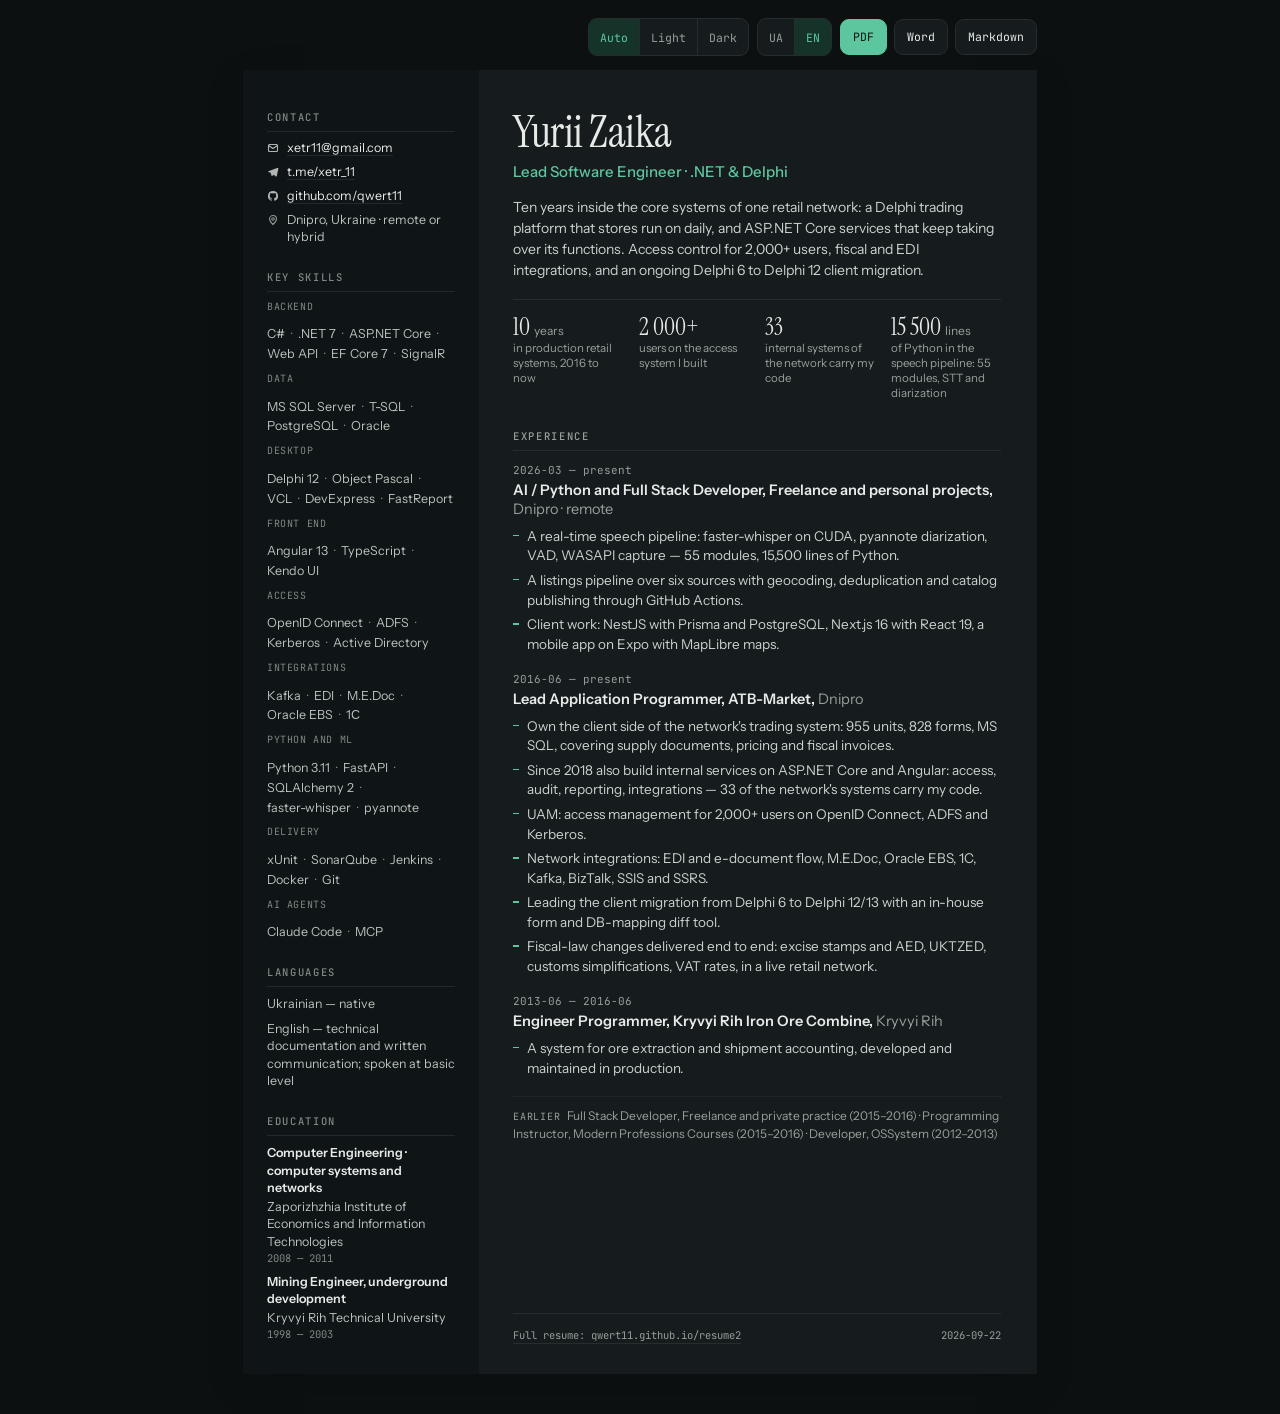
==== commit 0fba8eb4: "Одностраничник: лист A4 с боковой колонкой, вехи вместо истории - Двухколоночная вёрстка: тёмная бок" ====
--- a/output/site/index.html
+++ b/output/site/index.html
@@ -16,162 +16,150 @@
 
 <a class="skip" href="#main">Skip to content</a>
 
-<div class="sheet">
+<div class="page">
 
-  <header class="head">
-    <div class="who">
-      <h1 data-i18n-name>Yurii Zaika</h1>
-      <p class="role" data-i18n-target-title>Lead Software Engineer · .NET & Delphi</p>
-      <ul class="contacts">
-        <li><a href="mailto:xetr11@gmail.com">xetr11@gmail.com</a></li>
-        <li><a href="https://t.me/xetr_11" target="_blank" rel="noopener">t.me/xetr_11</a></li>
-        <li><a href="https://github.com/qwert11" target="_blank" rel="noopener">github.com/qwert11</a></li>
-        <li class="place" data-uk="Дніпро, Україна · віддалено або гібрид" data-en="Dnipro, Ukraine · remote or hybrid">Dnipro, Ukraine · remote or hybrid</li>
-      </ul>
+  <nav class="tools" aria-label="Page controls">
+    <div class="seg" role="group" aria-label="Theme">
+      <button type="button" data-theme-mode="auto"></button><button type="button" data-theme-mode="light"></button><button type="button" data-theme-mode="dark"></button>
     </div>
+    <div class="seg" role="group" aria-label="Language">
+      <button type="button" data-lang="uk"></button><button type="button" data-lang="en"></button>
+    </div>
+    <div class="dl">
+      <a class="btn primary" href="resume.pdf" data-dl-pdf data-i18n-btn-pdf></a>
+      <a class="btn" href="resume.docx" data-dl-docx data-i18n-btn-word></a>
+      <a class="btn" href="resume.md" data-dl-md data-i18n-btn-markdown></a>
+    </div>
+  </nav>
 
-    <div class="tools">
-      <div class="seg" role="group" aria-label="Theme">
-        <button type="button" data-theme-mode="auto"></button><button type="button" data-theme-mode="light"></button><button type="button" data-theme-mode="dark"></button>
-      </div>
-      <div class="seg" role="group" aria-label="Language">
-        <button type="button" data-lang="uk"></button><button type="button" data-lang="en"></button>
-      </div>
-      <div class="dl">
-        <a class="btn primary" href="resume.pdf" data-dl-pdf data-i18n-btn-pdf></a>
-        <a class="btn" href="resume.docx" data-dl-docx data-i18n-btn-word></a>
-        <a class="btn" href="resume.md" data-dl-md data-i18n-btn-markdown></a>
-      </div>
-    </div>
-  </header>
+  <div class="sheet">
 
-  <main id="main">
-
-    <p class="summary" data-i18n-summary>Ten years inside the core systems of one retail network: a Delphi trading platform that stores run on daily, and ASP.NET Core services that keep taking over its functions. Access control for 2,000+ users, fiscal and EDI integrations, and an ongoing Delphi 6 to Delphi 12 client migration.</p>
-
-    <ul class="figures">
-      <li>
-        <b>10 <span data-uk="років" data-en="years">years</span></b>
-        <span data-uk="у виробничих системах роздрібу, з 2016 і донині" data-en="in production retail systems, 2016 to now">in production retail systems, 2016 to now</span>
-      </li>
-      <li>
-        <b>2 000+</b>
-        <span data-uk="користувачів у системі доступів, яку я побудував" data-en="users on the access system I built">users on the access system I built</span>
-      </li>
-      <li>
-        <b>33</b>
-        <span data-uk="внутрішні системи мережі, у яких є мій код" data-en="internal systems of the network carry my code">internal systems of the network carry my code</span>
-      </li>
-      <li>
-        <b>15 500 <span data-uk="рядків" data-en="lines">lines</span></b>
-        <span data-uk="Python у голосовому пайплайні: 55 модулів, STT і діаризація" data-en="of Python in the speech pipeline: 55 modules, STT and diarization">of Python in the speech pipeline: 55 modules, STT and diarization</span>
-      </li>
-    </ul>
-
-    <section class="block">
-      <h2 data-i18n-section-stack></h2>
-      <dl class="stack">
-        <dt data-uk="Бекенд" data-en="Backend">Backend</dt>
-        <dd><span data-uk="C#" data-en="C#">C#</span><i>·</i><span data-uk=".NET 7 / 6 / 5" data-en=".NET 7 / 6 / 5">.NET 7 / 6 / 5</span><i>·</i><span data-uk=".NET Core 3.1" data-en=".NET Core 3.1">.NET Core 3.1</span><i>·</i><span data-uk="ASP.NET Core" data-en="ASP.NET Core">ASP.NET Core</span><i>·</i><span data-uk="ASP.NET MVC" data-en="ASP.NET MVC">ASP.NET MVC</span><i>·</i><span data-uk="Web API / REST" data-en="Web API / REST">Web API / REST</span><i>·</i><span data-uk="SignalR" data-en="SignalR">SignalR</span></dd>
-        <dt data-uk="Дані" data-en="Data">Data</dt>
-        <dd><span data-uk="MS SQL Server" data-en="MS SQL Server">MS SQL Server</span><i>·</i><span data-uk="T-SQL" data-en="T-SQL">T-SQL</span><i>·</i><span data-uk="EF Core 7" data-en="EF Core 7">EF Core 7</span><i>·</i><span data-uk="ADO.NET" data-en="ADO.NET">ADO.NET</span><i>·</i><span data-uk="Oracle" data-en="Oracle">Oracle</span><i>·</i><span data-uk="PostgreSQL" data-en="PostgreSQL">PostgreSQL</span><i>·</i><span data-uk="Firebird" data-en="Firebird">Firebird</span></dd>
-        <dt data-uk="Python" data-en="Python">Python</dt>
-        <dd><span data-uk="Python 3.11" data-en="Python 3.11">Python 3.11</span><i>·</i><span data-uk="FastAPI" data-en="FastAPI">FastAPI</span><i>·</i><span data-uk="SQLAlchemy 2" data-en="SQLAlchemy 2">SQLAlchemy 2</span><i>·</i><span data-uk="Alembic" data-en="Alembic">Alembic</span><i>·</i><span data-uk="Pydantic" data-en="Pydantic">Pydantic</span><i>·</i><span data-uk="Typer CLI" data-en="Typer CLI">Typer CLI</span><i>·</i><span data-uk="Playwright" data-en="Playwright">Playwright</span></dd>
-        <dt data-uk="Мова та ML" data-en="Speech and ML">Speech and ML</dt>
-        <dd><span data-uk="faster-whisper (CUDA)" data-en="faster-whisper (CUDA)">faster-whisper (CUDA)</span><i>·</i><span data-uk="pyannote.audio" data-en="pyannote.audio">pyannote.audio</span><i>·</i><span data-uk="VAD" data-en="VAD">VAD</span><i>·</i><span data-uk="Діаризація мовців" data-en="Speaker diarization">Speaker diarization</span><i>·</i><span data-uk="Оцінка якості: RTF, затримка" data-en="Quality evaluation: RTF, latency">Quality evaluation: RTF, latency</span><i>·</i><span data-uk="Потокова обробка аудіо" data-en="Streaming audio pipelines">Streaming audio pipelines</span><i>·</i><span data-uk="WASAPI / sounddevice" data-en="WASAPI / sounddevice">WASAPI / sounddevice</span></dd>
-        <dt data-uk="Фронтенд" data-en="Front end">Front end</dt>
-        <dd><span data-uk="Angular 13" data-en="Angular 13">Angular 13</span><i>·</i><span data-uk="TypeScript" data-en="TypeScript">TypeScript</span><i>·</i><span data-uk="Kendo UI for Angular" data-en="Kendo UI for Angular">Kendo UI for Angular</span><i>·</i><span data-uk="Telerik UI for ASP.NET Core" data-en="Telerik UI for ASP.NET Core">Telerik UI for ASP.NET Core</span><i>·</i><span data-uk="Razor / MVC views" data-en="Razor / MVC views">Razor / MVC views</span><i>·</i><span data-uk="JavaScript" data-en="JavaScript">JavaScript</span><i>·</i><span data-uk="HTML / CSS" data-en="HTML / CSS">HTML / CSS</span></dd>
-      </dl>
-    </section>
-
-    <section class="block">
-      <h2 data-i18n-section-details></h2>
-      <article class="job">
-        <div class="job-head">
-          <h3 data-uk="AI / Python та full stack розробник" data-en="AI / Python and Full Stack Developer">AI / Python and Full Stack Developer</h3>
-          <span class="at" data-uk="Фриланс і власні проєкти" data-en="Freelance and personal projects">Freelance and personal projects</span>
-          <span class="when">2026-03 — <span data-i18n-present></span> · <span data-uk="Дніпро · віддалено" data-en="Dnipro · remote">Dnipro · remote</span></span>
-        </div>
-        <ul class="points">
-          <li data-uk="Голосовий пайплайн реального часу: faster-whisper на CUDA, діаризація pyannote, VAD, потоковий захват WASAPI — 55 модулів, 15 500 рядків Python." data-en="A real-time speech pipeline: faster-whisper on CUDA, pyannote diarization, VAD, WASAPI capture — 55 modules, 15,500 lines of Python.">A real-time speech pipeline: faster-whisper on CUDA, pyannote diarization, VAD, WASAPI capture — 55 modules, 15,500 lines of Python.</li>
-          <li data-uk="Для нього ж — набір регресійних замірів: RTF, затримка під навантаженням, стійкість до шуму, межі якості; рішення приймаю за цифрами, а не на слух." data-en="And a regression suite for it: RTF, latency under load, noise robustness, quality ceilings — decisions come from measurements, not impressions.">And a regression suite for it: RTF, latency under load, noise robustness, quality ceilings — decisions come from measurements, not impressions.</li>
-          <li data-uk="Парсер нерухомості на Python: SQLAlchemy 2 і Alembic поверх PostgreSQL, Playwright та selectolax, CLI на Typer, pytest і ruff." data-en="A real-estate parser in Python: SQLAlchemy 2 and Alembic over PostgreSQL, Playwright and selectolax, a Typer CLI, pytest and ruff.">A real-estate parser in Python: SQLAlchemy 2 and Alembic over PostgreSQL, Playwright and selectolax, a Typer CLI, pytest and ruff.</li>
-        </ul>
-      </article>
-      <article class="job">
-        <div class="job-head">
-          <h3 data-uk="Провідний прикладний програміст" data-en="Lead Application Programmer">Lead Application Programmer</h3>
-          <span class="at" data-uk="АТБ-Маркет" data-en="ATB-Market">ATB-Market</span>
-          <span class="when">2016-06 — <span data-i18n-present></span> · <span data-uk="Дніпро" data-en="Dnipro">Dnipro</span></span>
-        </div>
-        <ul class="points">
-          <li data-uk="Відповідаю за клієнтську частину торгової системи мережі: 955 модулів, 828 форм, MS SQL — документи постачання, ціни, фіскальні накладні." data-en="Own the client side of the network's trading system: 955 units, 828 forms, MS SQL, covering supply documents, pricing and fiscal invoices.">Own the client side of the network's trading system: 955 units, 828 forms, MS SQL, covering supply documents, pricing and fiscal invoices.</li>
-          <li data-uk="З 2018 паралельно будую внутрішні сервіси на ASP.NET Core і Angular: доступи, аудит, звітність, інтеграції — 33 системи мережі містять мій код." data-en="Since 2018 also build internal services on ASP.NET Core and Angular: access, audit, reporting, integrations — 33 of the network's systems carry my code.">Since 2018 also build internal services on ASP.NET Core and Angular: access, audit, reporting, integrations — 33 of the network's systems carry my code.</li>
-          <li data-uk="UAM: система керування доступом для 2000+ користувачів на OpenID Connect, ADFS і Kerberos." data-en="UAM: access management for 2,000+ users on OpenID Connect, ADFS and Kerberos.">UAM: access management for 2,000+ users on OpenID Connect, ADFS and Kerberos.</li>
-        </ul>
-      </article>
-      <article class="job">
-        <div class="job-head">
-          <h3 data-uk="Інженер-програміст" data-en="Engineer Programmer">Engineer Programmer</h3>
-          <span class="at" data-uk="Криворізький залізорудний комбінат" data-en="Kryvyi Rih Iron Ore Combine">Kryvyi Rih Iron Ore Combine</span>
-          <span class="when">2013-06 — 2016-06 · <span data-uk="Кривий Ріг" data-en="Kryvyi Rih">Kryvyi Rih</span></span>
-        </div>
-        <ul class="points">
-          <li data-uk="Комплекс обліку видобутку та відвантаження руди — розробка й супровід у виробничому режимі." data-en="A system for ore extraction and shipment accounting, developed and maintained in production.">A system for ore extraction and shipment accounting, developed and maintained in production.</li>
-          <li data-uk="Автоматизація змінної видачі витратних матеріалів і харчування за шкідливість." data-en="Automated per-shift distribution of consumables and hazard-pay meals.">Automated per-shift distribution of consumables and hazard-pay meals.</li>
-          <li data-uk="Супровід систем підготовки виробництва та бюджетних процесів; синхронізація таблиць Firebird." data-en="Maintained production-preparation and budgeting systems; implemented Firebird table synchronization.">Maintained production-preparation and budgeting systems; implemented Firebird table synchronization.</li>
-        </ul>
-      </article>
-      <p class="earlier" data-uk="Фриланс і приватна практика (2015–2016) · Курси сучасних професій (2015–2016) · ОССистем (2012–2013)" data-en="Freelance and private practice (2015–2016) · Modern Professions Courses (2015–2016) · OSSystem (2012–2013)">Freelance and private practice (2015–2016) · Modern Professions Courses (2015–2016) · OSSystem (2012–2013)</p>
-    </section>
-
-    <section class="block">
-      <h2 data-i18n-section-projects></h2>
-      <ul class="projects">
-        <li>
-          <span class="pname" data-uk="Голосовий пайплайн реального часу (ORK)" data-en="Real-time speech pipeline (ORK)">Real-time speech pipeline (ORK)</span>
-          <span class="when">2026</span>
-          <span class="pdesc" data-uk="Розпізнавання мови зі звінків у реальному часі: паралельний захват мікрофона і системного звуку, нарізка по паузах через VAD, faster-whisper на GPU, діаризація pyannote з інкрементальною кластеризацією, переклад." data-en="Real-time speech recognition from calls: parallel microphone and system-audio capture, VAD-based segmentation, faster-whisper on GPU, pyannote diarization with incremental clustering, translation.">Real-time speech recognition from calls: parallel microphone and system-audio capture, VAD-based segmentation, faster-whisper on GPU, pyannote diarization with incremental clustering, translation.</span><span class="pstack">Python 3.11 · faster-whisper · pyannote.audio · CUDA · FastAPI · NumPy · WASAPI</span>
-        </li>
-        <li>
-          <span class="pname" data-uk="Міграція торгового клієнта: Delphi 6 → Delphi 12" data-en="Trading client migration: Delphi 6 to Delphi 12">Trading client migration: Delphi 6 to Delphi 12</span>
-          <span class="when">2024 — 2026</span>
-          <span class="pdesc" data-uk="Переведення клієнта торгової системи (955 модулів, 828 форм) на сучасний компілятор із переробкою ядра." data-en="Moving the trading system client (955 units, 828 forms) to a modern compiler with a core redesign.">Moving the trading system client (955 units, 828 forms) to a modern compiler with a core redesign.</span><span class="pstack">Delphi 12/13 · Object Pascal · VCL · MS SQL · DevExpress · FastReport</span>
-        </li>
-        <li>
-          <span class="pname" data-uk="UAM — керування доступом" data-en="UAM — access management">UAM — access management</span>
-          <span class="when">2020 — 2022</span>
-          <span class="pdesc" data-uk="Централізована система прав і аутентифікації для 2000+ користувачів мережі: ролі та заявки на доступ, інтеграція з Active Directory, вхід через OpenID Connect, ADFS і Kerberos." data-en="Centralized permissions and authentication for 2,000+ people in the network: roles and access requests, Active Directory integration, sign-in through OpenID Connect, ADFS and Kerberos.">Centralized permissions and authentication for 2,000+ people in the network: roles and access requests, Active Directory integration, sign-in through OpenID Connect, ADFS and Kerberos.</span><span class="pstack">ASP.NET Core · C# · EF Core · MS SQL · OIDC · ADFS · Angular</span>
-        </li>
-      </ul>
-    </section>
-
-    <div class="tail">
-      <section class="block">
-        <h2 data-i18n-section-education></h2>
-        <ul class="plain">
-          <li data-uk="Комп'ютерна інженерія · комп'ютерні системи та мережі — Запорізький інститут економіки та інформаційних технологій (2008 — 2011)" data-en="Computer Engineering · computer systems and networks — Zaporizhzhia Institute of Economics and Information Technologies (2008 — 2011)">Computer Engineering · computer systems and networks — Zaporizhzhia Institute of Economics and Information Technologies (2008 — 2011)</li>
-          <li data-uk="Гірничий інженер підземних розробок — Криворізький технічний університет (1998 — 2003)" data-en="Mining Engineer, underground development — Kryvyi Rih Technical University (1998 — 2003)">Mining Engineer, underground development — Kryvyi Rih Technical University (1998 — 2003)</li>
-          <li data-uk="Angular 9 — Luxoft (2021)" data-en="Angular 9 — Luxoft (2021)">Angular 9 — Luxoft (2021)</li>
-          <li data-uk="Програмування в середовищі Delphi — Інститут сучасних професій (2006)" data-en="Programming in Delphi — Institute of Modern Professions (2006)">Programming in Delphi — Institute of Modern Professions (2006)</li>
+    <aside class="side">
+      <section class="sblock">
+        <h2 data-i18n-section-contacts></h2>
+        <ul class="contacts">
+          <li class="c-email"><a href="mailto:xetr11@gmail.com">xetr11@gmail.com</a></li>
+          <li class="c-telegram"><a href="https://t.me/xetr_11" target="_blank" rel="noopener">t.me/xetr_11</a></li>
+          <li class="c-github"><a href="https://github.com/qwert11" target="_blank" rel="noopener">github.com/qwert11</a></li>
+          <li class="c-place" data-uk="Дніпро, Україна · віддалено або гібрид" data-en="Dnipro, Ukraine · remote or hybrid">Dnipro, Ukraine · remote or hybrid</li>
         </ul>
       </section>
-      <section class="block">
+
+      <section class="sblock">
+        <h2 data-i18n-section-stack></h2>
+        <dl class="stack">
+          <dt data-uk="Бекенд" data-en="Backend">Backend</dt>
+          <dd><span data-uk="C#" data-en="C#">C#</span> <span data-uk=".NET 7" data-en=".NET 7">.NET 7</span> <span data-uk="ASP.NET Core" data-en="ASP.NET Core">ASP.NET Core</span> <span data-uk="Web API" data-en="Web API">Web API</span> <span data-uk="EF Core 7" data-en="EF Core 7">EF Core 7</span> <span data-uk="SignalR" data-en="SignalR">SignalR</span> </dd>
+          <dt data-uk="Дані" data-en="Data">Data</dt>
+          <dd><span data-uk="MS SQL Server" data-en="MS SQL Server">MS SQL Server</span> <span data-uk="T-SQL" data-en="T-SQL">T-SQL</span> <span data-uk="PostgreSQL" data-en="PostgreSQL">PostgreSQL</span> <span data-uk="Oracle" data-en="Oracle">Oracle</span> </dd>
+          <dt data-uk="Десктоп" data-en="Desktop">Desktop</dt>
+          <dd><span data-uk="Delphi 12" data-en="Delphi 12">Delphi 12</span> <span data-uk="Object Pascal" data-en="Object Pascal">Object Pascal</span> <span data-uk="VCL" data-en="VCL">VCL</span> <span data-uk="DevExpress" data-en="DevExpress">DevExpress</span> <span data-uk="FastReport" data-en="FastReport">FastReport</span> </dd>
+          <dt data-uk="Фронтенд" data-en="Front end">Front end</dt>
+          <dd><span data-uk="Angular 13" data-en="Angular 13">Angular 13</span> <span data-uk="TypeScript" data-en="TypeScript">TypeScript</span> <span data-uk="Kendo UI" data-en="Kendo UI">Kendo UI</span> </dd>
+          <dt data-uk="Доступи" data-en="Access">Access</dt>
+          <dd><span data-uk="OpenID Connect" data-en="OpenID Connect">OpenID Connect</span> <span data-uk="ADFS" data-en="ADFS">ADFS</span> <span data-uk="Kerberos" data-en="Kerberos">Kerberos</span> <span data-uk="Active Directory" data-en="Active Directory">Active Directory</span> </dd>
+          <dt data-uk="Інтеграції" data-en="Integrations">Integrations</dt>
+          <dd><span data-uk="Kafka" data-en="Kafka">Kafka</span> <span data-uk="EDI" data-en="EDI">EDI</span> <span data-uk="M.E.Doc" data-en="M.E.Doc">M.E.Doc</span> <span data-uk="Oracle EBS" data-en="Oracle EBS">Oracle EBS</span> <span data-uk="1С" data-en="1С">1С</span> </dd>
+          <dt data-uk="Python та ML" data-en="Python and ML">Python and ML</dt>
+          <dd><span data-uk="Python 3.11" data-en="Python 3.11">Python 3.11</span> <span data-uk="FastAPI" data-en="FastAPI">FastAPI</span> <span data-uk="SQLAlchemy 2" data-en="SQLAlchemy 2">SQLAlchemy 2</span> <span data-uk="faster-whisper" data-en="faster-whisper">faster-whisper</span> <span data-uk="pyannote" data-en="pyannote">pyannote</span> </dd>
+          <dt data-uk="Постачання" data-en="Delivery">Delivery</dt>
+          <dd><span data-uk="xUnit" data-en="xUnit">xUnit</span> <span data-uk="SonarQube" data-en="SonarQube">SonarQube</span> <span data-uk="Jenkins" data-en="Jenkins">Jenkins</span> <span data-uk="Docker" data-en="Docker">Docker</span> <span data-uk="Git" data-en="Git">Git</span> </dd>
+          <dt data-uk="ІІ-агенти" data-en="AI agents">AI agents</dt>
+          <dd><span data-uk="Claude Code" data-en="Claude Code">Claude Code</span> <span data-uk="MCP" data-en="MCP">MCP</span> </dd>
+        </dl>
+      </section>
+
+      <section class="sblock">
         <h2 data-i18n-section-languages></h2>
         <ul class="plain">
           <li data-uk="Українська — рідна" data-en="Ukrainian — native">Ukrainian — native</li>
           <li data-uk="Англійська — технічна документація і листування; розмовна — базова" data-en="English — technical documentation and written communication; spoken at basic level">English — technical documentation and written communication; spoken at basic level</li>
         </ul>
       </section>
-    </div>
 
-  </main>
+      <section class="sblock">
+        <h2 data-i18n-section-education></h2>
+        <ul class="plain edu">
+          <li>
+            <b data-uk="Комп'ютерна інженерія · комп'ютерні системи та мережі" data-en="Computer Engineering · computer systems and networks">Computer Engineering · computer systems and networks</b>
+            <span data-uk="Запорізький інститут економіки та інформаційних технологій" data-en="Zaporizhzhia Institute of Economics and Information Technologies">Zaporizhzhia Institute of Economics and Information Technologies</span>
+            <span class="when">2008 — 2011</span>
+          </li>
+          <li>
+            <b data-uk="Гірничий інженер підземних розробок" data-en="Mining Engineer, underground development">Mining Engineer, underground development</b>
+            <span data-uk="Криворізький технічний університет" data-en="Kryvyi Rih Technical University">Kryvyi Rih Technical University</span>
+            <span class="when">1998 — 2003</span>
+          </li>
+        </ul>
+      </section>
+    </aside>
 
-  <footer class="foot">
-    <a href="https://qwert11.github.io/resume2/" target="_blank" rel="noopener" data-i18n-full-link>https://qwert11.github.io/resume2/</a>
-    <span class="muted">2026-09-21</span>
-  </footer>
+    <main id="main" class="body">
+      <header class="head">
+        <h1 data-i18n-name>Yurii Zaika</h1>
+        <p class="role" data-i18n-target-title>Lead Software Engineer · .NET & Delphi</p>
+        <p class="summary" data-i18n-summary>Ten years inside the core systems of one retail network: a Delphi trading platform that stores run on daily, and ASP.NET Core services that keep taking over its functions. Access control for 2,000+ users, fiscal and EDI integrations, and an ongoing Delphi 6 to Delphi 12 client migration.</p>
+      </header>
 
+      <ul class="figures">
+        <li>
+          <b>10 <span data-uk="років" data-en="years">years</span></b>
+          <span data-uk="у виробничих системах роздрібу, з 2016 і донині" data-en="in production retail systems, 2016 to now">in production retail systems, 2016 to now</span>
+        </li>
+        <li>
+          <b>2 000+</b>
+          <span data-uk="користувачів у системі доступів, яку я побудував" data-en="users on the access system I built">users on the access system I built</span>
+        </li>
+        <li>
+          <b>33</b>
+          <span data-uk="внутрішні системи мережі, у яких є мій код" data-en="internal systems of the network carry my code">internal systems of the network carry my code</span>
+        </li>
+        <li>
+          <b>15 500 <span data-uk="рядків" data-en="lines">lines</span></b>
+          <span data-uk="Python у голосовому пайплайні: 55 модулів, STT і діаризація" data-en="of Python in the speech pipeline: 55 modules, STT and diarization">of Python in the speech pipeline: 55 modules, STT and diarization</span>
+        </li>
+      </ul>
+
+      <section class="block">
+        <h2 data-i18n-section-details></h2>
+        <article class="job">
+          <p class="when">2026-03 — <span data-i18n-present></span></p>
+          <h3><span data-uk="AI / Python та full stack розробник" data-en="AI / Python and Full Stack Developer">AI / Python and Full Stack Developer</span>, <span data-uk="Фриланс і власні проєкти" data-en="Freelance and personal projects">Freelance and personal projects</span>, <span class="city" data-uk="Дніпро · віддалено" data-en="Dnipro · remote">Dnipro · remote</span></h3>
+          <ul class="points">
+            <li data-uk="Голосовий пайплайн реального часу: faster-whisper на CUDA, діаризація pyannote, VAD, потоковий захват WASAPI — 55 модулів, 15 500 рядків Python." data-en="A real-time speech pipeline: faster-whisper on CUDA, pyannote diarization, VAD, WASAPI capture — 55 modules, 15,500 lines of Python.">A real-time speech pipeline: faster-whisper on CUDA, pyannote diarization, VAD, WASAPI capture — 55 modules, 15,500 lines of Python.</li>
+            <li data-uk="Конвеєр збору оголошень із шести джерел із геокодуванням, дедублікацією і публікацією каталогу через GitHub Actions." data-en="A listings pipeline over six sources with geocoding, deduplication and catalog publishing through GitHub Actions.">A listings pipeline over six sources with geocoding, deduplication and catalog publishing through GitHub Actions.</li>
+            <li data-uk="Клієнтські проєкти: NestJS з Prisma і PostgreSQL, Next.js 16 з React 19, мобільний застосунок на Expo з картами MapLibre." data-en="Client work: NestJS with Prisma and PostgreSQL, Next.js 16 with React 19, a mobile app on Expo with MapLibre maps.">Client work: NestJS with Prisma and PostgreSQL, Next.js 16 with React 19, a mobile app on Expo with MapLibre maps.</li>
+          </ul>
+        </article>
+        <article class="job">
+          <p class="when">2016-06 — <span data-i18n-present></span></p>
+          <h3><span data-uk="Провідний прикладний програміст" data-en="Lead Application Programmer">Lead Application Programmer</span>, <span data-uk="АТБ-Маркет" data-en="ATB-Market">ATB-Market</span>, <span class="city" data-uk="Дніпро" data-en="Dnipro">Dnipro</span></h3>
+          <ul class="points">
+            <li data-uk="Відповідаю за клієнтську частину торгової системи мережі: 955 модулів, 828 форм, MS SQL — документи постачання, ціни, фіскальні накладні." data-en="Own the client side of the network's trading system: 955 units, 828 forms, MS SQL, covering supply documents, pricing and fiscal invoices.">Own the client side of the network's trading system: 955 units, 828 forms, MS SQL, covering supply documents, pricing and fiscal invoices.</li>
+            <li data-uk="З 2018 паралельно будую внутрішні сервіси на ASP.NET Core і Angular: доступи, аудит, звітність, інтеграції — 33 системи мережі містять мій код." data-en="Since 2018 also build internal services on ASP.NET Core and Angular: access, audit, reporting, integrations — 33 of the network's systems carry my code.">Since 2018 also build internal services on ASP.NET Core and Angular: access, audit, reporting, integrations — 33 of the network's systems carry my code.</li>
+            <li data-uk="UAM: система керування доступом для 2000+ користувачів на OpenID Connect, ADFS і Kerberos." data-en="UAM: access management for 2,000+ users on OpenID Connect, ADFS and Kerberos.">UAM: access management for 2,000+ users on OpenID Connect, ADFS and Kerberos.</li>
+            <li data-uk="Інтеграції мережі: EDI та ЕДО, M.E.Doc, Oracle EBS, 1С, Kafka, BizTalk, SSIS та SSRS." data-en="Network integrations: EDI and e-document flow, M.E.Doc, Oracle EBS, 1C, Kafka, BizTalk, SSIS and SSRS.">Network integrations: EDI and e-document flow, M.E.Doc, Oracle EBS, 1C, Kafka, BizTalk, SSIS and SSRS.</li>
+            <li data-uk="Веду міграцію клієнта з Delphi 6 на Delphi 12/13 з власним інструментом звіряння форм і мапінгу БД." data-en="Leading the client migration from Delphi 6 to Delphi 12/13 with an in-house form and DB-mapping diff tool.">Leading the client migration from Delphi 6 to Delphi 12/13 with an in-house form and DB-mapping diff tool.</li>
+            <li data-uk="Фіскальні зміни наскрізь по системах: еАкциз і АЕД, УКТЗЕД, митні спрощення, ставки ПДВ — у працюючій мережі." data-en="Fiscal-law changes delivered end to end: excise stamps and AED, UKTZED, customs simplifications, VAT rates, in a live retail network.">Fiscal-law changes delivered end to end: excise stamps and AED, UKTZED, customs simplifications, VAT rates, in a live retail network.</li>
+          </ul>
+        </article>
+        <article class="job">
+          <p class="when">2013-06 — 2016-06</p>
+          <h3><span data-uk="Інженер-програміст" data-en="Engineer Programmer">Engineer Programmer</span>, <span data-uk="Криворізький залізорудний комбінат" data-en="Kryvyi Rih Iron Ore Combine">Kryvyi Rih Iron Ore Combine</span>, <span class="city" data-uk="Кривий Ріг" data-en="Kryvyi Rih">Kryvyi Rih</span></h3>
+          <ul class="points">
+            <li data-uk="Комплекс обліку видобутку та відвантаження руди — розробка й супровід у виробничому режимі." data-en="A system for ore extraction and shipment accounting, developed and maintained in production.">A system for ore extraction and shipment accounting, developed and maintained in production.</li>
+          </ul>
+        </article>
+        <p class="earlier"><span class="lbl" data-i18n-earlier></span> <span data-uk="Фулстек-розробник, Фриланс і приватна практика (2015–2016) · Викладач програмування, Курси сучасних професій (2015–2016) · Програміст, ОССистем (2012–2013)" data-en="Full Stack Developer, Freelance and private practice (2015–2016) · Programming Instructor, Modern Professions Courses (2015–2016) · Developer, OSSystem (2012–2013)">Full Stack Developer, Freelance and private practice (2015–2016) · Programming Instructor, Modern Professions Courses (2015–2016) · Developer, OSSystem (2012–2013)</span></p>
+      </section>
+
+      <footer class="foot">
+        <a href="https://qwert11.github.io/resume2/" target="_blank" rel="noopener" data-i18n-full-link>https://qwert11.github.io/resume2/</a>
+        <span class="muted">2026-09-22</span>
+      </footer>
+    </main>
+
+  </div>
 </div>
 
 <script src="assets/js/i18n.js"></script>
--- a/output/site/assets/css/site.css
+++ b/output/site/assets/css/site.css
@@ -1,17 +1,22 @@
 /* ---------------------------------------------------------------
-   One-page resume
-   Screen: a sheet on a tinted ground. Print: exactly one A4 page.
+   One-page resume: an A4 sheet with a dark side column.
+   Screen: the sheet at A4 proportions on a tinted ground.
+   Print: exactly one A4 page, the side column running full height.
    Type: Instrument Serif (name) · Instrument Sans (text) · JetBrains Mono (data)
    --------------------------------------------------------------- */
 
 :root{
-  --ground:#EDEFEC;
+  --ground:#E6E8E5;
   --sheet:#FFFFFF;
+  --side:#2B3034;
+  --side-ink:#F2F4F1;
+  --side-soft:#C9CFCA;
+  --side-muted:#98A19B;
+  --side-line:#3E4449;
   --ink:#111417;
   --ink-soft:#2C3335;
   --muted:#5C6560;
   --line:#DCE0DA;
-  --line-soft:#E9ECE7;
   --accent:#14614E;
   --accent-soft:#E3EFE9;
   --accent-ink:#FFFFFF;
@@ -19,12 +24,16 @@
 }
 :root[data-theme="dark"]{
   --ground:#0C1011;
-  --sheet:#14191A;
+  --sheet:#161B1D;
+  --side:#0F1416;
+  --side-ink:#E7EBE8;
+  --side-soft:#B9C2BC;
+  --side-muted:#7E8983;
+  --side-line:#232A2C;
   --ink:#E7EBE8;
   --ink-soft:#CAD2CD;
   --muted:#95A09A;
-  --line:#252B2B;
-  --line-soft:#1B2122;
+  --line:#262D2F;
   --accent:#5CC79E;
   --accent-soft:#16332A;
   --accent-ink:#0A1311;
@@ -37,42 +46,25 @@
   background:var(--ground);
   color:var(--ink);
   font-family:"Instrument Sans","Segoe UI",Helvetica,Arial,sans-serif;
-  font-size:15px;
-  line-height:1.5;
+  font-size:14px;
+  line-height:1.45;
   -webkit-font-smoothing:antialiased;
 }
 a{color:var(--accent)}
 a:focus-visible,button:focus-visible{outline:2px solid var(--accent);outline-offset:2px}
 .skip{position:absolute;left:-9999px;top:0;background:var(--accent);color:var(--accent-ink);padding:10px 14px;z-index:5}
 .skip:focus{left:12px;top:12px}
-
-.sheet{
-  max-width:880px;margin:0 auto;background:var(--sheet);
-  padding:44px 44px 30px;
-  border-left:1px solid var(--line);border-right:1px solid var(--line);
-  min-height:100vh;
-}
-
-/* ---------- header ---------- */
-.head{display:flex;flex-wrap:wrap;justify-content:space-between;align-items:flex-start;gap:18px 28px}
-.who{flex:1 1 420px;min-width:0}
-h1{
-  margin:0;font-family:"Instrument Serif",Georgia,serif;font-weight:400;
-  font-size:clamp(34px,6vw,50px);line-height:1.03;letter-spacing:-.01em;
-}
-.role{
-  margin:6px 0 0;font-size:16px;font-weight:500;color:var(--accent);
-}
-.contacts{
-  display:flex;flex-wrap:wrap;gap:6px 18px;margin:14px 0 0;padding:0;list-style:none;
-  font-family:"JetBrains Mono",ui-monospace,monospace;font-size:12.5px;
-}
-.contacts a{color:var(--ink);text-decoration:none;border-bottom:1px solid var(--accent)}
-.contacts a:hover{color:var(--accent)}
-.contacts .place{color:var(--muted)}
-
-.tools{display:flex;flex-wrap:wrap;align-items:center;justify-content:flex-end;gap:8px;flex:0 1 auto}
-.seg{display:inline-flex;border:1px solid var(--line);border-radius:9px;overflow:hidden}
+p{margin:0}
+h2{
+  margin:0 0 8px;font-family:"JetBrains Mono",monospace;font-size:10.5px;font-weight:500;
+  letter-spacing:.16em;text-transform:uppercase;
+}
+
+.page{max-width:794px;margin:0 auto;padding:18px 0 40px}
+
+/* ---------- controls above the sheet ---------- */
+.tools{display:flex;flex-wrap:wrap;align-items:center;justify-content:flex-end;gap:8px;margin:0 0 14px}
+.seg{display:inline-flex;border:1px solid var(--line);border-radius:9px;overflow:hidden;background:var(--sheet)}
 .seg button{
   border:0;background:transparent;color:var(--muted);cursor:pointer;
   font-family:"JetBrains Mono",monospace;font-size:11.5px;padding:7px 11px;min-height:36px;
@@ -83,100 +75,109 @@
 .btn{
   display:inline-flex;align-items:center;min-height:36px;
   border:1px solid var(--line);border-radius:9px;padding:6px 12px;
-  background:transparent;color:var(--ink);text-decoration:none;
+  background:var(--sheet);color:var(--ink);text-decoration:none;
   font-family:"JetBrains Mono",monospace;font-size:11.5px;
 }
 .btn:hover{border-color:var(--accent);color:var(--accent)}
 .btn.primary{background:var(--accent);border-color:var(--accent);color:var(--accent-ink)}
 
-/* ---------- summary and figures ---------- */
-.summary{margin:22px 0 0;max-width:78ch;font-size:15.5px;line-height:1.5;color:var(--ink-soft)}
+/* ---------- the sheet ---------- */
+.sheet{
+  display:grid;grid-template-columns:236px minmax(0,1fr);
+  background:var(--sheet);min-height:1123px;
+  box-shadow:0 1px 2px rgba(0,0,0,.08),0 12px 40px rgba(0,0,0,.10);
+}
+
+/* ---------- side column ---------- */
+.side{
+  background:var(--side);color:var(--side-ink);
+  padding:40px 24px 32px;
+}
+.side h2{color:var(--side-muted);border-bottom:1px solid var(--side-line);padding-bottom:6px}
+.sblock+.sblock{margin-top:24px}
+.contacts{list-style:none;margin:0;padding:0;display:flex;flex-direction:column;gap:7px;font-size:12.5px;line-height:1.35}
+.contacts li{position:relative;padding-left:20px;word-break:break-word}
+.contacts li::before{
+  content:"";position:absolute;left:0;top:2px;width:12px;height:12px;
+  background:currentColor;opacity:.75;
+  -webkit-mask:var(--icon) center/contain no-repeat;mask:var(--icon) center/contain no-repeat;
+}
+.c-email{--icon:url("data:image/svg+xml,%3Csvg xmlns='http://www.w3.org/2000/svg' viewBox='0 0 24 24' fill='none' stroke='%23000' stroke-width='2.2'%3E%3Crect x='3' y='5' width='18' height='14' rx='2'/%3E%3Cpath d='M3 7l9 6 9-6'/%3E%3C/svg%3E")}
+.c-telegram{--icon:url("data:image/svg+xml,%3Csvg xmlns='http://www.w3.org/2000/svg' viewBox='0 0 24 24' fill='%23000'%3E%3Cpath d='M21.5 3.5L2.8 10.7c-1 .4-1 1.2-.2 1.5l4.7 1.5 1.8 5.6c.2.6.4.8.9.8.4 0 .6-.2.9-.4l2.3-2.2 4.7 3.5c.9.5 1.5.2 1.7-.8l3.1-14.7c.3-1.3-.5-1.8-1.2-1.5z'/%3E%3C/svg%3E")}
+.c-github{--icon:url("data:image/svg+xml,%3Csvg xmlns='http://www.w3.org/2000/svg' viewBox='0 0 24 24' fill='%23000'%3E%3Cpath d='M12 2a10 10 0 00-3.2 19.5c.5.1.7-.2.7-.5v-1.8c-2.8.6-3.4-1.3-3.4-1.3-.4-1.2-1.1-1.5-1.1-1.5-.9-.6.1-.6.1-.6 1 .1 1.5 1 1.5 1 .9 1.6 2.4 1.1 3 .9.1-.7.4-1.1.6-1.4-2.2-.2-4.6-1.1-4.6-4.9 0-1.1.4-2 1-2.7-.1-.3-.4-1.3.1-2.7 0 0 .8-.3 2.8 1a9.5 9.5 0 015 0c1.9-1.3 2.8-1 2.8-1 .5 1.4.2 2.4.1 2.7.6.7 1 1.6 1 2.7 0 3.8-2.3 4.7-4.6 4.9.4.3.7.9.7 1.9v2.8c0 .3.2.6.7.5A10 10 0 0012 2z'/%3E%3C/svg%3E")}
+.c-place{--icon:url("data:image/svg+xml,%3Csvg xmlns='http://www.w3.org/2000/svg' viewBox='0 0 24 24' fill='none' stroke='%23000' stroke-width='2.2'%3E%3Cpath d='M12 21s-7-6.2-7-11a7 7 0 0114 0c0 4.8-7 11-7 11z'/%3E%3Ccircle cx='12' cy='10' r='2.5'/%3E%3C/svg%3E");color:var(--side-soft)}
+.contacts a{color:var(--side-ink);text-decoration:none;border-bottom:1px solid var(--side-line)}
+.contacts a:hover{color:#fff;border-bottom-color:var(--side-soft)}
+
+.stack{margin:0;display:flex;flex-direction:column;gap:9px}
+.stack dt{
+  font-family:"JetBrains Mono",monospace;font-size:10px;letter-spacing:.06em;
+  text-transform:uppercase;color:var(--side-muted);
+}
+.stack dd{margin:3px 0 0;display:flex;flex-wrap:wrap;gap:3px 0;font-size:12.5px;line-height:1.35;color:var(--side-soft)}
+.stack dd span{white-space:nowrap}
+.stack dd span:not(:last-child)::after{content:"·";color:var(--side-muted);margin:0 6px}
+
+.plain{list-style:none;margin:0;padding:0;display:flex;flex-direction:column;gap:7px}
+.side .plain li{font-size:12.5px;line-height:1.4;color:var(--side-soft)}
+.edu li{display:flex;flex-direction:column;gap:1px}
+.edu b{font-weight:600;color:var(--side-ink)}
+.edu .when{font-family:"JetBrains Mono",monospace;font-size:10.5px;color:var(--side-muted)}
+
+/* ---------- main column ---------- */
+.body{padding:40px 36px 30px 34px;display:flex;flex-direction:column}
+.head{text-align:left}
+h1{
+  margin:0;font-family:"Instrument Serif",Georgia,serif;font-weight:400;
+  font-size:44px;line-height:1.02;letter-spacing:-.01em;
+}
+.role{margin:6px 0 0;font-size:15px;font-weight:500;color:var(--accent)}
+.summary{margin:14px 0 0;font-size:14px;line-height:1.5;color:var(--ink-soft)}
 
 .figures{
-  display:grid;grid-template-columns:repeat(4,1fr);gap:14px 20px;
-  margin:20px 0 0;padding:16px 0 0;border-top:1px solid var(--line);list-style:none;
+  display:grid;grid-template-columns:repeat(4,1fr);gap:10px 16px;
+  margin:18px 0 0;padding:14px 0 0;border-top:1px solid var(--line);list-style:none;
 }
 .figures b{
   display:block;font-family:"Instrument Serif",Georgia,serif;font-weight:400;
-  font-size:29px;line-height:1.05;font-variant-numeric:tabular-nums;
-}
-.figures b span{font-family:"Instrument Sans",sans-serif;font-size:14px;color:var(--muted)}
-.figures li>span{display:block;margin-top:3px;font-size:12.5px;line-height:1.35;color:var(--muted)}
-
-/* ---------- sections ---------- */
-.block{margin-top:26px}
-h2{
-  margin:0 0 12px;padding-bottom:6px;border-bottom:1px solid var(--line);
-  font-family:"JetBrains Mono",monospace;font-size:10.5px;font-weight:500;
-  letter-spacing:.16em;text-transform:uppercase;color:var(--muted);
-}
-h3{margin:0;font-size:15.5px;font-weight:600;line-height:1.3}
-p{margin:0}
-
-/* ---------- stack ---------- */
-.stack{display:grid;grid-template-columns:118px minmax(0,1fr);gap:7px 18px;margin:0}
-.stack dt{
-  font-family:"JetBrains Mono",monospace;font-size:11px;letter-spacing:.06em;
-  text-transform:uppercase;color:var(--muted);padding-top:2px;
-}
-.stack dd{margin:0;font-size:14px;color:var(--ink-soft)}
-.stack dd i{color:var(--line);font-style:normal;margin:0 6px}
-
-/* ---------- experience ---------- */
-.job+.job{margin-top:15px}
-.job-head{display:flex;flex-wrap:wrap;align-items:baseline;gap:4px 10px}
-.at{font-size:15px;color:var(--ink-soft)}
-.at::before{content:"· "}
-.when{
-  margin-left:auto;font-family:"JetBrains Mono",monospace;font-size:11.5px;
-  color:var(--muted);font-variant-numeric:tabular-nums;white-space:nowrap;
-}
+  font-size:24px;line-height:1.05;font-variant-numeric:tabular-nums;
+}
+.figures b span{font-family:"Instrument Sans",sans-serif;font-size:12px;color:var(--muted)}
+.figures li>span{display:block;margin-top:2px;font-size:11.5px;line-height:1.3;color:var(--muted)}
+
+.block{margin-top:28px}
+.body h2{color:var(--muted);border-bottom:1px solid var(--line);padding-bottom:6px;margin-bottom:12px}
+.job+.job{margin-top:18px}
+.job .when{font-family:"JetBrains Mono",monospace;font-size:11px;color:var(--muted);font-variant-numeric:tabular-nums}
+h3{margin:2px 0 0;font-size:14.5px;font-weight:600;line-height:1.35}
+h3 .city{font-weight:400;color:var(--muted)}
 .points{list-style:none;margin:7px 0 0;padding:0;display:flex;flex-direction:column;gap:5px}
-.points li{position:relative;padding-left:15px;font-size:14px;line-height:1.45;color:var(--ink-soft)}
+.points li{position:relative;padding-left:14px;font-size:13.5px;line-height:1.45;color:var(--ink-soft)}
 .points li::before{content:"";position:absolute;left:0;top:8px;width:6px;height:1.5px;background:var(--accent)}
-.earlier{
-  margin-top:13px;padding-top:10px;border-top:1px dotted var(--line);
-  font-size:13px;color:var(--muted);
-}
-
-/* ---------- projects ---------- */
-.projects{list-style:none;margin:0;padding:0;display:flex;flex-direction:column;gap:11px}
-.projects li{display:flex;flex-wrap:wrap;align-items:baseline;gap:3px 10px}
-.pname{font-weight:600;font-size:14.5px}
-.pdesc{flex:1 1 100%;font-size:14px;line-height:1.45;color:var(--ink-soft)}
-.pstack{
-  flex:1 1 100%;font-family:"JetBrains Mono",monospace;font-size:11px;color:var(--muted);
-}
-
-/* ---------- tail ---------- */
-.tail{display:grid;grid-template-columns:1.6fr 1fr;gap:0 36px}
-.plain{list-style:none;margin:0;padding:0;display:flex;flex-direction:column;gap:7px}
-.plain li{font-size:13.5px;line-height:1.4;color:var(--ink-soft)}
+.earlier{margin-top:18px;padding-top:10px;border-top:1px dotted var(--line);font-size:12px;line-height:1.45;color:var(--muted)}
+.earlier .lbl{font-family:"JetBrains Mono",monospace;font-size:10px;letter-spacing:.08em;text-transform:uppercase;margin-right:4px}
 
 .foot{
+  margin-top:auto;padding-top:14px;
   display:flex;flex-wrap:wrap;justify-content:space-between;gap:6px 18px;
-  margin-top:26px;padding-top:14px;border-top:1px solid var(--line);
-  font-family:"JetBrains Mono",monospace;font-size:11px;color:var(--muted);
+  border-top:1px solid var(--line);
+  font-family:"JetBrains Mono",monospace;font-size:10.5px;color:var(--muted);
 }
 .foot a{color:var(--muted);text-decoration:none;border-bottom:1px solid var(--line)}
 .foot a:hover{color:var(--accent);border-bottom-color:var(--accent)}
 .muted{color:var(--muted)}
 
 /* ---------- mobile ---------- */
-@media screen and (max-width:760px){
-  body{font-size:15px}
-  .sheet{padding:26px 16px 24px;border-left:0;border-right:0}
-  .head{flex-direction:column;gap:14px}
-  .who{flex:0 0 auto}
-  .tools{align-items:flex-start;justify-content:flex-start;width:100%;flex:0 0 auto}
+@media screen and (max-width:820px){
+  .page{padding:12px 0 24px}
+  .tools{padding:0 16px;justify-content:flex-start}
   .dl{justify-content:flex-start}
-  .figures{grid-template-columns:repeat(2,1fr);gap:14px 18px}
-  .stack{grid-template-columns:1fr;gap:2px}
-  .stack dt{padding-top:9px}
-  .stack dd{padding-bottom:6px;border-bottom:1px solid var(--line-soft)}
-  .stack dd:last-of-type{border-bottom:0}
-  .when{margin-left:0;flex-basis:100%}
-  .tail{grid-template-columns:1fr;gap:0}
+  .sheet{grid-template-columns:1fr;min-height:0;box-shadow:none}
+  .side{order:2;padding:26px 16px 28px}
+  .body{order:1;padding:28px 16px 22px}
+  h1{font-size:clamp(32px,9vw,42px)}
+  .figures{grid-template-columns:repeat(2,1fr)}
+  .foot{margin-top:22px}
 }
 @media screen and (max-width:380px){
   .figures{grid-template-columns:1fr}
@@ -184,40 +185,56 @@
 }
 
 /* ---------- print: one A4 page ---------- */
-@page{size:A4;margin:11mm 12mm}
+@page{size:A4;margin:0}
 @media print{
-  :root{--ground:#fff;--sheet:#fff;--ink:#000;--ink-soft:#15181a;--muted:#4a4f4d;--line:#b9bdb8;--line-soft:#d7dbd6;--accent:#000;--accent-soft:#eee}
-  body{font-size:8.7pt;line-height:1.26}
-  .sheet{max-width:none;margin:0;padding:0;border:0;min-height:0}
-  .who{flex:1 1 auto}
-  .head{gap:0}
+  :root{
+    --ground:#fff;--sheet:#fff;
+    --side:#EEF0ED;--side-ink:#000;--side-soft:#1c1f21;--side-muted:#4a4f4d;--side-line:#c9cdc8;
+    --ink:#000;--ink-soft:#15181a;--muted:#4a4f4d;--line:#b9bdb8;--accent:#000;--accent-soft:#eee;
+  }
+  html,body{background:#fff}
+  body{font-size:9.2pt;line-height:1.3}
+  .page{max-width:none;margin:0;padding:0}
   .tools,.skip,.foot .muted{display:none}
-  h1{font-size:19pt}
-  .role{font-size:9.6pt;margin-top:1px}
-  .contacts{font-size:8.4pt;gap:2px 12px;margin-top:7px}
-  .summary{margin-top:8px;font-size:8.8pt;line-height:1.3;max-width:none}
-  .figures{grid-template-columns:repeat(4,1fr);margin-top:7px;padding-top:7px;gap:0 16px}
-  .figures b{font-size:12pt;line-height:1.1}
+  .sheet{
+    grid-template-columns:60mm minmax(0,1fr);
+    width:210mm;height:296.5mm;min-height:0;overflow:hidden;box-shadow:none;
+    -webkit-print-color-adjust:exact;print-color-adjust:exact;
+  }
+  .side{padding:13mm 6mm 10mm 7mm;background:var(--side)}
+  .body{padding:12mm 10mm 9mm 8mm}
+  h2{font-size:7.4pt;margin-bottom:4px;padding-bottom:2px}
+  .sblock+.sblock{margin-top:15px}
+  .contacts{font-size:8.4pt;gap:5px}
+  .contacts li{padding-left:15px}
+  .contacts li::before{width:9px;height:9px;top:2px;opacity:1}
+  .contacts a{border-bottom:0}
+  .stack{gap:7px}
+  .stack dt{font-size:7pt}
+  .stack dd{font-size:8.4pt;line-height:1.3;gap:2px 0}
+  .stack dd span:not(:last-child)::after{margin:0 4px}
+  .side .plain li{font-size:8.4pt;line-height:1.3}
+  .plain{gap:5px}
+  .edu .when{font-size:7.2pt}
+  h1{font-size:24pt}
+  .role{font-size:10.2pt;margin-top:2px}
+  .summary{margin-top:8px;font-size:9.2pt;line-height:1.35}
+  .figures{margin-top:10px;padding-top:8px;gap:0 10px}
+  .figures b{font-size:13.5pt;line-height:1.1}
   .figures b span{font-size:8pt}
-  .figures li>span{margin-top:1px;font-size:7.4pt;line-height:1.2}
-  .block{margin-top:9px}
-  h2{font-size:7.6pt;margin-bottom:5px;padding-bottom:2px}
-  h3{font-size:9.4pt}
-  .stack{gap:2px 12px;grid-template-columns:86px minmax(0,1fr)}
-  .stack dt{font-size:7.2pt}
-  .stack dd{font-size:8.2pt;line-height:1.25}
-  .job+.job{margin-top:7px}
-  .points{margin-top:4px;gap:2px}
-  .points li{font-size:8.4pt;line-height:1.26;padding-left:10px}
+  .figures li>span{margin-top:2px;font-size:7.4pt;line-height:1.25}
+  .block{margin-top:12px}
+  .body h2{margin-bottom:7px}
+  .job+.job{margin-top:9px}
+  .job .when{font-size:7.6pt}
+  h3{font-size:9.6pt;margin-top:1px}
+  .points{margin-top:4px;gap:2.5px}
+  .points li{font-size:8.9pt;line-height:1.32;padding-left:10px}
   .points li::before{top:6px;width:5px}
-  .earlier{margin-top:8px;padding-top:6px;font-size:8.4pt}
-  .projects{gap:4px}
-  .pname{font-size:8.8pt}
-  .pdesc{font-size:8.3pt;line-height:1.25}
-  .pstack{display:none}
-  .plain li{font-size:8pt;line-height:1.25}
-  .foot{margin-top:9px;padding-top:6px;font-size:7.6pt}
-  .job,.projects li,.plain li{break-inside:avoid}
-  a{text-decoration:none}
+  .earlier{margin-top:9px;padding-top:6px;font-size:8.2pt}
+  .earlier .lbl{font-size:6.8pt}
+  .foot{padding-top:5px;font-size:7.4pt}
+  .job,.plain li,.figures li{break-inside:avoid}
+  a{text-decoration:none;color:inherit}
 }
 @media (prefers-reduced-motion:reduce){*{animation:none!important;transition:none!important}}
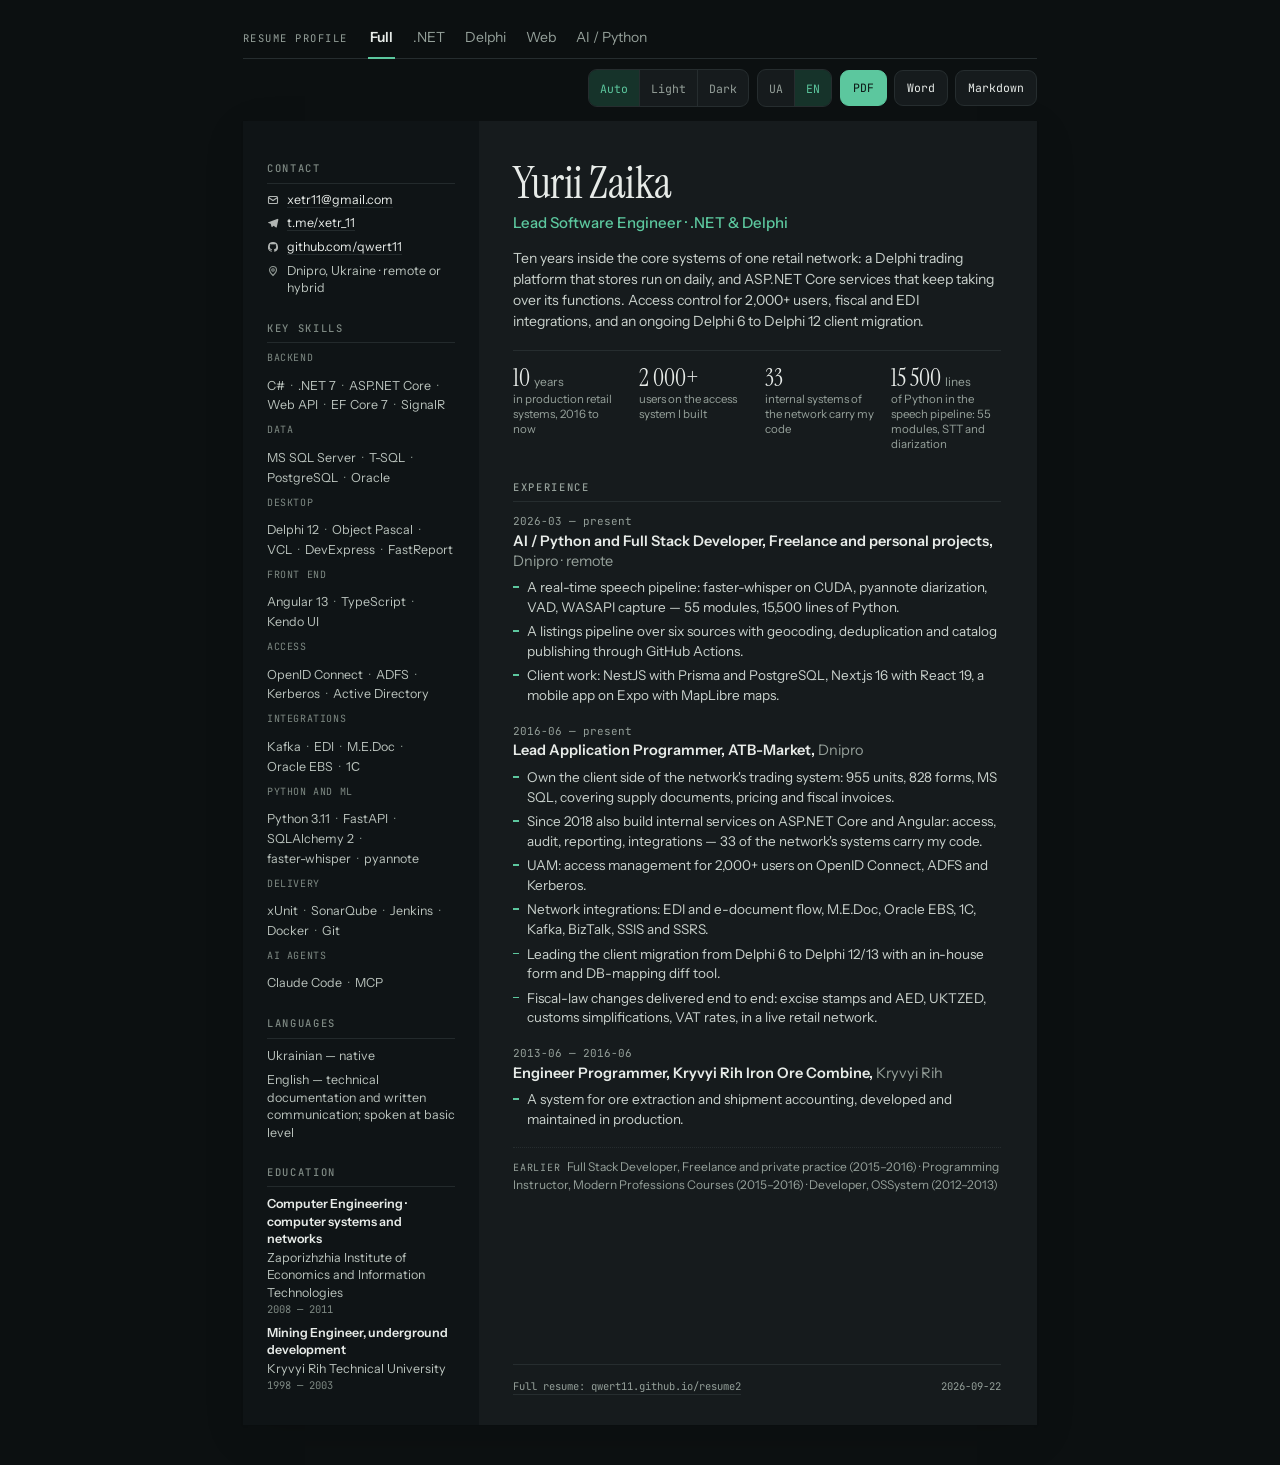
==== commit b4fb8780: "Одностраничник: профили как в полном резюме — Full, .NET, Delphi, Web, AI / Python - Переключатель п" ====
--- a/output/site/index.html
+++ b/output/site/index.html
@@ -10,13 +10,22 @@
 <link rel="stylesheet" href="https://fonts.googleapis.com/css2?family=Instrument+Sans:wght@400;500;600&family=Instrument+Serif&family=JetBrains+Mono:wght@400;500&display=swap">
 <link rel="stylesheet" href="assets/css/site.css">
 </head>
-<body>
+<body data-target="full">
 <script>window.RESUME_DATA = {"profile": {"name": {"uk": "Юрій Заїка", "en": "Yurii Zaika"}, "location": {"uk": "Дніпро, Україна · віддалено або гібрид", "en": "Dnipro, Ukraine · remote or hybrid"}, "titles": {"full": {"uk": "Провідний інженер ПЗ · .NET та Delphi", "en": "Lead Software Engineer · .NET & Delphi"}, "dotnet": {"uk": "Senior .NET інженер", "en": "Senior .NET Engineer"}, "delphi": {"uk": "Senior Delphi інженер · модернізація legacy", "en": "Senior Delphi Engineer · Legacy Modernization"}, "web": {"uk": "Full Stack інженер · .NET та Angular", "en": "Full Stack Engineer · .NET & Angular"}, "ai": {"uk": "AI / Python інженер", "en": "AI / Python Engineer"}}, "summary": {"full": {"uk": "Десять років усередині ядра однієї роздрібної мережі: торгова система на Delphi, якою щодня працюють магазини, і сервіси на ASP.NET Core, що поступово забирають її функції. Доступи для 2000+ користувачів, фіскальні та EDI-інтеграції, міграція клієнта з Delphi 6 на Delphi 12.", "en": "Ten years inside the core systems of one retail network: a Delphi trading platform that stores run on daily, and ASP.NET Core services that keep taking over its functions. Access control for 2,000+ users, fiscal and EDI integrations, and an ongoing Delphi 6 to Delphi 12 client migration."}, "dotnet": {"uk": "Senior .NET інженер: ASP.NET Core та Web API на .NET 7, EF Core і T-SQL, інтеграції з Kafka, EDI, M.E.Doc та Oracle EBS, аутентифікація через OIDC, ADFS і Kerberos. Власна система керування доступом на 2000+ користувачів.", "en": "Senior .NET engineer: ASP.NET Core and Web API on .NET 7, EF Core and T-SQL, integrations over Kafka, EDI, M.E.Doc and Oracle EBS, authentication through OIDC, ADFS and Kerberos. Built the in-house access management system used by 2,000+ people."}, "delphi": {"uk": "Delphi-інженер із десятирічним досвідом супроводу торгової системи у продакшені: 955 модулів, 828 форм, MS SQL. Веду міграцію клієнта з Delphi 6 на Delphi 12 і написав інструмент звіряння форм та мапінгу БД між версіями.", "en": "Delphi engineer with ten years of production ownership of a retail trading system: 955 units, 828 forms, MS SQL. Currently migrating the client from Delphi 6 to Delphi 12, with a purpose-built tool that diffs forms and database mappings between the two versions."}, "web": {"uk": "Full stack інженер: ASP.NET Core та Web API на бекенді, Angular 13 з Kendo UI і Razor на фронті, real-time через SignalR. Внутрішні системи для роздрібної мережі — доступи, аудит, звітність, інтеграції.", "en": "Full stack engineer: ASP.NET Core and Web API on the back end, Angular 13 with Kendo UI and Razor on the front, real-time over SignalR. Internal systems for a retail network: access control, audit, reporting, integrations."}, "ai": {"uk": "Десять років промислової розробки — і власний трек у Python та ML. Побудував голосовий пайплайн реального часу: faster-whisper на CUDA, діаризація pyannote, VAD і потокова обробка — 55 модулів, 15 500 рядків Python, з регресійними замірами затримки та RTF. Поряд — конвеєри даних на SQLAlchemy і Playwright та щоденна робота з ІІ-агентами.", "en": "Ten years of production engineering plus a personal track in Python and ML. Built a real-time speech pipeline: faster-whisper on CUDA, pyannote diarization, VAD and streaming — 55 modules, 15,500 lines of Python, with regression measurements of latency and RTF. Alongside it: data pipelines on SQLAlchemy and Playwright, and daily work with AI agents."}}, "contacts": [{"id": "email", "label": "xetr11@gmail.com", "href": "mailto:xetr11@gmail.com"}, {"id": "telegram", "label": "t.me/xetr_11", "href": "https://t.me/xetr_11"}, {"id": "github", "label": "github.com/qwert11", "href": "https://github.com/qwert11"}], "metrics": [{"value": "10", "unit": {"uk": "років", "en": "years"}, "label": {"uk": "у виробничих системах роздрібу, з 2016 і донині", "en": "in production retail systems, 2016 to now"}, "tags": ["full", "dotnet", "delphi", "web", "ai"]}, {"value": "2 000+", "unit": {"uk": "", "en": ""}, "label": {"uk": "користувачів у системі доступів, яку я побудував", "en": "users on the access system I built"}, "tags": ["full", "dotnet", "web"]}, {"value": "33", "unit": {"uk": "", "en": ""}, "label": {"uk": "внутрішні системи мережі, у яких є мій код", "en": "internal systems of the network carry my code"}, "tags": ["full", "dotnet", "delphi", "web"]}, {"value": "2", "unit": {"uk": "стеки", "en": "stacks"}, "label": {"uk": "Delphi і .NET — паралельно, без зупинки бізнесу", "en": "Delphi and .NET in parallel, with the business running"}, "tags": ["full", "delphi"]}, {"value": "955", "unit": {"uk": "модулів", "en": "units"}, "label": {"uk": "і 828 форм у клієнті торгової системи", "en": "and 828 forms in the trading system client"}, "tags": ["delphi"]}, {"value": ".NET 7", "unit": {"uk": "", "en": ""}, "label": {"uk": "основна платформа сервісів; ще 3.1, 5 і 6 у супроводі", "en": "the main service platform; 3.1, 5 and 6 also in support"}, "tags": ["dotnet", "web"]}, {"value": "15 500", "unit": {"uk": "рядків", "en": "lines"}, "label": {"uk": "Python у голосовому пайплайні: 55 модулів, STT і діаризація", "en": "of Python in the speech pipeline: 55 modules, STT and diarization"}, "tags": ["ai", "python"]}, {"value": "27", "unit": {"uk": "", "en": ""}, "label": {"uk": "репозиторіїв за 2026 рік: фриланс і власні проєкти", "en": "repositories in 2026: freelance and personal projects"}, "tags": ["ai", "python", "web"]}, {"value": "6", "unit": {"uk": "джерел", "en": "sources"}, "label": {"uk": "у конвеєрі збору оголошень: OLX, ЛУН, Rieltor, Metrazh, Telegram, FB", "en": "in the listings pipeline: OLX, LUN, Rieltor, Metrazh, Telegram, FB"}, "tags": ["ai", "python"]}], "sections": {"stack": {"uk": "Стек", "en": "Stack"}, "strengths": {"uk": "Що я зробив", "en": "What I delivered"}, "summary_cards": {"uk": "Коротко", "en": "At a glance"}, "projects": {"uk": "Ключові проєкти", "en": "Key projects"}, "details": {"uk": "Досвід", "en": "Experience"}, "education": {"uk": "Освіта та сертифікати", "en": "Education and certificates"}, "domain": {"uk": "Предметна область", "en": "Domain knowledge"}, "languages": {"uk": "Мови", "en": "Languages"}, "side": {"uk": "Код на GitHub", "en": "Code on GitHub"}}, "ui": {"auto": {"uk": "Авто", "en": "Auto"}, "light": {"uk": "Світла", "en": "Light"}, "dark": {"uk": "Темна", "en": "Dark"}, "pdf": {"uk": "PDF", "en": "PDF"}, "word": {"uk": "Word", "en": "Word"}, "markdown": {"uk": "Markdown", "en": "Markdown"}, "full": {"uk": "Все", "en": "Full"}, "dotnet": {"uk": ".NET", "en": ".NET"}, "delphi": {"uk": "Delphi", "en": "Delphi"}, "web": {"uk": "Web", "en": "Web"}, "ai": {"uk": "AI / Python", "en": "AI / Python"}, "ua": {"uk": "Укр", "en": "UA"}, "en": {"uk": "Анг", "en": "EN"}, "details_anchor": {"uk": "Деталі нижче", "en": "Details below"}, "present": {"uk": "донині", "en": "present"}, "profiles_hint": {"uk": "Профіль резюме", "en": "Resume profile"}}}, "sections": {"stack": {"uk": "Стек", "en": "Stack"}, "strengths": {"uk": "Що я зробив", "en": "What I delivered"}, "summary_cards": {"uk": "Коротко", "en": "At a glance"}, "projects": {"uk": "Ключові проєкти", "en": "Key projects"}, "details": {"uk": "Досвід", "en": "Experience"}, "education": {"uk": "Освіта та сертифікати", "en": "Education and certificates"}, "domain": {"uk": "Предметна область", "en": "Domain knowledge"}, "languages": {"uk": "Мови", "en": "Languages"}, "side": {"uk": "Код на GitHub", "en": "Code on GitHub"}}, "ui": {"auto": {"uk": "Авто", "en": "Auto"}, "light": {"uk": "Світла", "en": "Light"}, "dark": {"uk": "Темна", "en": "Dark"}, "pdf": {"uk": "PDF", "en": "PDF"}, "word": {"uk": "Word", "en": "Word"}, "markdown": {"uk": "Markdown", "en": "Markdown"}, "full": {"uk": "Все", "en": "Full"}, "dotnet": {"uk": ".NET", "en": ".NET"}, "delphi": {"uk": "Delphi", "en": "Delphi"}, "web": {"uk": "Web", "en": "Web"}, "ai": {"uk": "AI / Python", "en": "AI / Python"}, "ua": {"uk": "Укр", "en": "UA"}, "en": {"uk": "Анг", "en": "EN"}, "details_anchor": {"uk": "Деталі нижче", "en": "Details below"}, "present": {"uk": "донині", "en": "present"}, "profiles_hint": {"uk": "Профіль резюме", "en": "Resume profile"}}, "titleTextObj": {"uk": "Провідний інженер ПЗ · .NET та Delphi", "en": "Lead Software Engineer · .NET & Delphi"}, "summaryTextObj": {"uk": "Десять років усередині ядра однієї роздрібної мережі: торгова система на Delphi, якою щодня працюють магазини, і сервіси на ASP.NET Core, що поступово забирають її функції. Доступи для 2000+ користувачів, фіскальні та EDI-інтеграції, міграція клієнта з Delphi 6 на Delphi 12.", "en": "Ten years inside the core systems of one retail network: a Delphi trading platform that stores run on daily, and ASP.NET Core services that keep taking over its functions. Access control for 2,000+ users, fiscal and EDI integrations, and an ongoing Delphi 6 to Delphi 12 client migration."}};</script>
 <script src="assets/js/theme.js"></script>
 
 <a class="skip" href="#main">Skip to content</a>
 
 <div class="page">
+
+  <nav class="profiles" aria-label="Resume profiles">
+    <span class="profiles-hint" data-i18n-profiles-hint></span>
+    <a href="index.html" class="active" data-i18n-nav-full></a>
+    <a href="dotnet/index.html" class="" data-i18n-nav-dotnet></a>
+    <a href="delphi/index.html" class="" data-i18n-nav-delphi></a>
+    <a href="web/index.html" class="" data-i18n-nav-web></a>
+    <a href="ai/index.html" class="" data-i18n-nav-ai></a>
+  </nav>
 
   <nav class="tools" aria-label="Page controls">
     <div class="seg" role="group" aria-label="Theme">
--- a/output/site/assets/css/site.css
+++ b/output/site/assets/css/site.css
@@ -40,6 +40,15 @@
   color-scheme:dark;
 }
 
+body[data-target="dotnet"]{--accent:#4B32A8;--accent-soft:#EAE6F8}
+body[data-target="delphi"]{--accent:#9E4522;--accent-soft:#F6E7DF}
+body[data-target="web"]{--accent:#0F6472;--accent-soft:#E0EEF1}
+body[data-target="ai"]{--accent:#7A3E8F;--accent-soft:#F1E6F5}
+:root[data-theme="dark"] body[data-target="dotnet"]{--accent:#A48CF0;--accent-soft:#221B3C}
+:root[data-theme="dark"] body[data-target="delphi"]{--accent:#E0875C;--accent-soft:#332015}
+:root[data-theme="dark"] body[data-target="web"]{--accent:#55C2CE;--accent-soft:#122E33}
+:root[data-theme="dark"] body[data-target="ai"]{--accent:#C98BDD;--accent-soft:#2E1C35}
+
 *{box-sizing:border-box}
 html,body{margin:0;padding:0}
 body{
@@ -62,7 +71,18 @@
 
 .page{max-width:794px;margin:0 auto;padding:18px 0 40px}
 
-/* ---------- controls above the sheet ---------- */
+/* ---------- profile switcher and controls above the sheet ---------- */
+.profiles{display:flex;flex-wrap:wrap;align-items:center;gap:4px 16px;margin:0 0 10px;border-bottom:1px solid var(--line)}
+.profiles-hint{
+  font-family:"JetBrains Mono",monospace;font-size:10.5px;letter-spacing:.14em;
+  text-transform:uppercase;color:var(--muted);margin-right:4px;
+}
+.profiles a{
+  padding:9px 2px 10px;color:var(--muted);text-decoration:none;min-height:36px;
+  font-size:14px;border-bottom:2px solid transparent;margin-bottom:-1px;
+}
+.profiles a:hover{color:var(--ink)}
+.profiles a.active{color:var(--ink);border-bottom-color:var(--accent);font-weight:600}
 .tools{display:flex;flex-wrap:wrap;align-items:center;justify-content:flex-end;gap:8px;margin:0 0 14px}
 .seg{display:inline-flex;border:1px solid var(--line);border-radius:9px;overflow:hidden;background:var(--sheet)}
 .seg button{
@@ -170,7 +190,7 @@
 /* ---------- mobile ---------- */
 @media screen and (max-width:820px){
   .page{padding:12px 0 24px}
-  .tools{padding:0 16px;justify-content:flex-start}
+  .tools,.profiles{padding:0 16px;justify-content:flex-start}
   .dl{justify-content:flex-start}
   .sheet{grid-template-columns:1fr;min-height:0;box-shadow:none}
   .side{order:2;padding:26px 16px 28px}
@@ -195,7 +215,7 @@
   html,body{background:#fff}
   body{font-size:9.2pt;line-height:1.3}
   .page{max-width:none;margin:0;padding:0}
-  .tools,.skip,.foot .muted{display:none}
+  .tools,.profiles,.skip,.foot .muted{display:none}
   .sheet{
     grid-template-columns:60mm minmax(0,1fr);
     width:210mm;height:296.5mm;min-height:0;overflow:hidden;box-shadow:none;
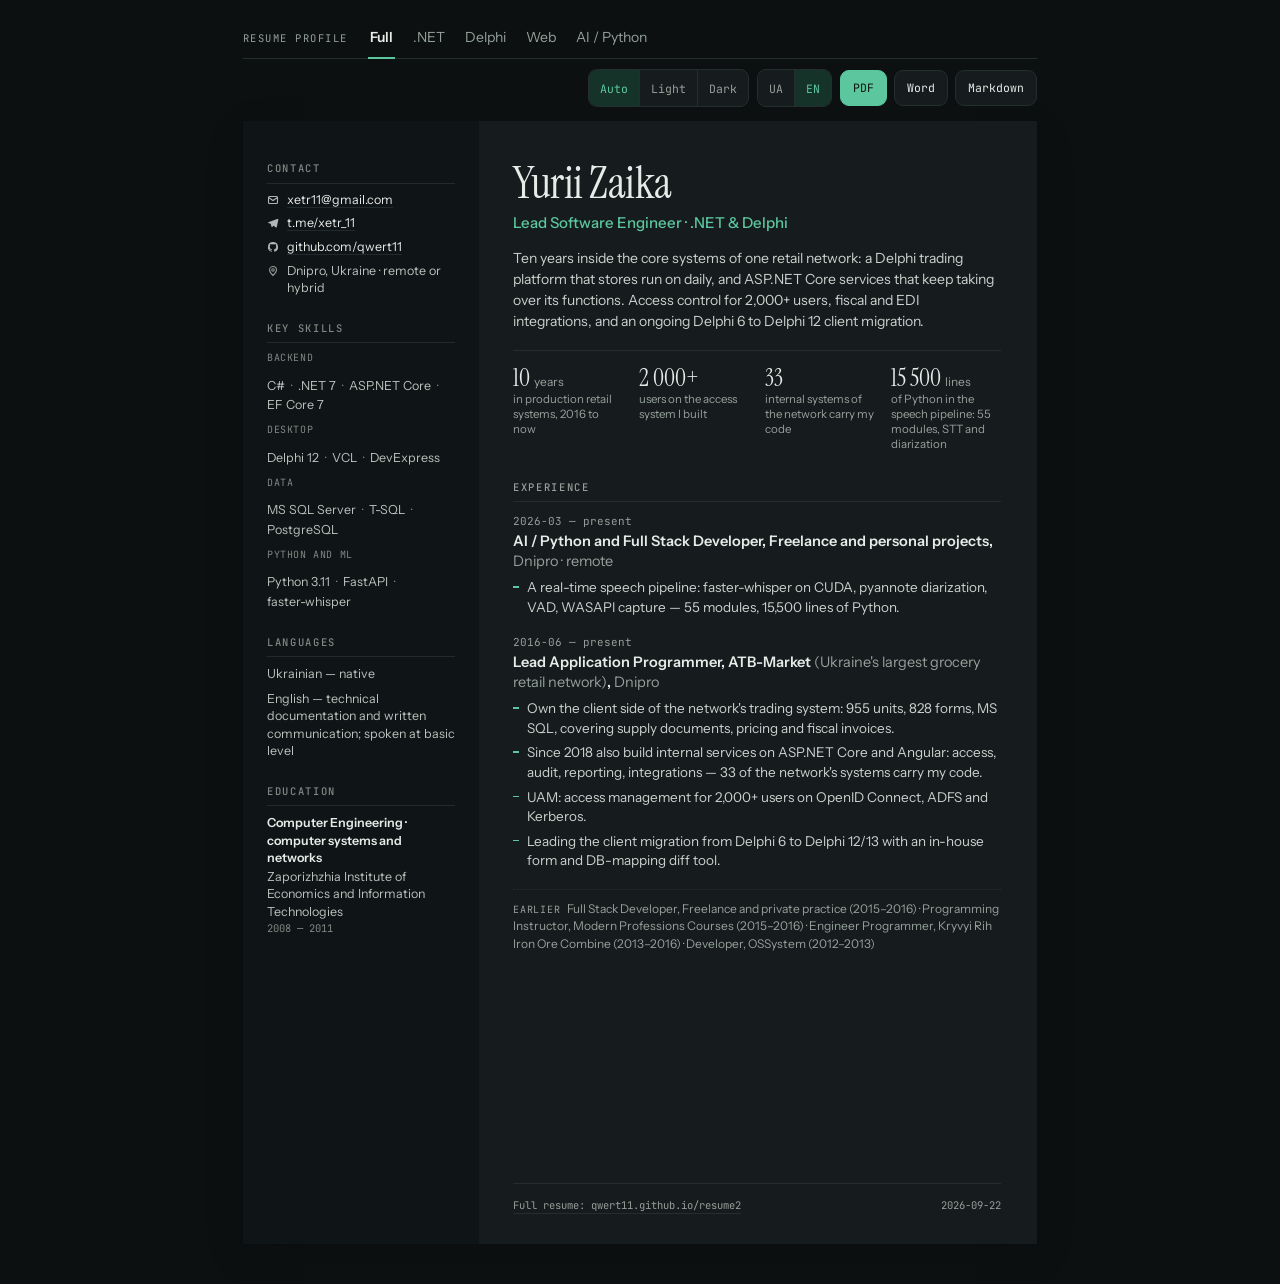
==== commit 5aff63d4: "Одностраничник: половина листа — только вехи, которые продают - На профиль не больше пяти пунктов, ч" ====
--- a/output/site/index.html
+++ b/output/site/index.html
@@ -58,23 +58,13 @@
         <h2 data-i18n-section-stack></h2>
         <dl class="stack">
           <dt data-uk="Бекенд" data-en="Backend">Backend</dt>
-          <dd><span data-uk="C#" data-en="C#">C#</span> <span data-uk=".NET 7" data-en=".NET 7">.NET 7</span> <span data-uk="ASP.NET Core" data-en="ASP.NET Core">ASP.NET Core</span> <span data-uk="Web API" data-en="Web API">Web API</span> <span data-uk="EF Core 7" data-en="EF Core 7">EF Core 7</span> <span data-uk="SignalR" data-en="SignalR">SignalR</span> </dd>
+          <dd><span data-uk="C#" data-en="C#">C#</span> <span data-uk=".NET 7" data-en=".NET 7">.NET 7</span> <span data-uk="ASP.NET Core" data-en="ASP.NET Core">ASP.NET Core</span> <span data-uk="EF Core 7" data-en="EF Core 7">EF Core 7</span> </dd>
+          <dt data-uk="Десктоп" data-en="Desktop">Desktop</dt>
+          <dd><span data-uk="Delphi 12" data-en="Delphi 12">Delphi 12</span> <span data-uk="VCL" data-en="VCL">VCL</span> <span data-uk="DevExpress" data-en="DevExpress">DevExpress</span> </dd>
           <dt data-uk="Дані" data-en="Data">Data</dt>
-          <dd><span data-uk="MS SQL Server" data-en="MS SQL Server">MS SQL Server</span> <span data-uk="T-SQL" data-en="T-SQL">T-SQL</span> <span data-uk="PostgreSQL" data-en="PostgreSQL">PostgreSQL</span> <span data-uk="Oracle" data-en="Oracle">Oracle</span> </dd>
-          <dt data-uk="Десктоп" data-en="Desktop">Desktop</dt>
-          <dd><span data-uk="Delphi 12" data-en="Delphi 12">Delphi 12</span> <span data-uk="Object Pascal" data-en="Object Pascal">Object Pascal</span> <span data-uk="VCL" data-en="VCL">VCL</span> <span data-uk="DevExpress" data-en="DevExpress">DevExpress</span> <span data-uk="FastReport" data-en="FastReport">FastReport</span> </dd>
-          <dt data-uk="Фронтенд" data-en="Front end">Front end</dt>
-          <dd><span data-uk="Angular 13" data-en="Angular 13">Angular 13</span> <span data-uk="TypeScript" data-en="TypeScript">TypeScript</span> <span data-uk="Kendo UI" data-en="Kendo UI">Kendo UI</span> </dd>
-          <dt data-uk="Доступи" data-en="Access">Access</dt>
-          <dd><span data-uk="OpenID Connect" data-en="OpenID Connect">OpenID Connect</span> <span data-uk="ADFS" data-en="ADFS">ADFS</span> <span data-uk="Kerberos" data-en="Kerberos">Kerberos</span> <span data-uk="Active Directory" data-en="Active Directory">Active Directory</span> </dd>
-          <dt data-uk="Інтеграції" data-en="Integrations">Integrations</dt>
-          <dd><span data-uk="Kafka" data-en="Kafka">Kafka</span> <span data-uk="EDI" data-en="EDI">EDI</span> <span data-uk="M.E.Doc" data-en="M.E.Doc">M.E.Doc</span> <span data-uk="Oracle EBS" data-en="Oracle EBS">Oracle EBS</span> <span data-uk="1С" data-en="1С">1С</span> </dd>
+          <dd><span data-uk="MS SQL Server" data-en="MS SQL Server">MS SQL Server</span> <span data-uk="T-SQL" data-en="T-SQL">T-SQL</span> <span data-uk="PostgreSQL" data-en="PostgreSQL">PostgreSQL</span> </dd>
           <dt data-uk="Python та ML" data-en="Python and ML">Python and ML</dt>
-          <dd><span data-uk="Python 3.11" data-en="Python 3.11">Python 3.11</span> <span data-uk="FastAPI" data-en="FastAPI">FastAPI</span> <span data-uk="SQLAlchemy 2" data-en="SQLAlchemy 2">SQLAlchemy 2</span> <span data-uk="faster-whisper" data-en="faster-whisper">faster-whisper</span> <span data-uk="pyannote" data-en="pyannote">pyannote</span> </dd>
-          <dt data-uk="Постачання" data-en="Delivery">Delivery</dt>
-          <dd><span data-uk="xUnit" data-en="xUnit">xUnit</span> <span data-uk="SonarQube" data-en="SonarQube">SonarQube</span> <span data-uk="Jenkins" data-en="Jenkins">Jenkins</span> <span data-uk="Docker" data-en="Docker">Docker</span> <span data-uk="Git" data-en="Git">Git</span> </dd>
-          <dt data-uk="ІІ-агенти" data-en="AI agents">AI agents</dt>
-          <dd><span data-uk="Claude Code" data-en="Claude Code">Claude Code</span> <span data-uk="MCP" data-en="MCP">MCP</span> </dd>
+          <dd><span data-uk="Python 3.11" data-en="Python 3.11">Python 3.11</span> <span data-uk="FastAPI" data-en="FastAPI">FastAPI</span> <span data-uk="faster-whisper" data-en="faster-whisper">faster-whisper</span> </dd>
         </dl>
       </section>
 
@@ -93,11 +83,6 @@
             <b data-uk="Комп'ютерна інженерія · комп'ютерні системи та мережі" data-en="Computer Engineering · computer systems and networks">Computer Engineering · computer systems and networks</b>
             <span data-uk="Запорізький інститут економіки та інформаційних технологій" data-en="Zaporizhzhia Institute of Economics and Information Technologies">Zaporizhzhia Institute of Economics and Information Technologies</span>
             <span class="when">2008 — 2011</span>
-          </li>
-          <li>
-            <b data-uk="Гірничий інженер підземних розробок" data-en="Mining Engineer, underground development">Mining Engineer, underground development</b>
-            <span data-uk="Криворізький технічний університет" data-en="Kryvyi Rih Technical University">Kryvyi Rih Technical University</span>
-            <span class="when">1998 — 2003</span>
           </li>
         </ul>
       </section>
@@ -136,30 +121,19 @@
           <h3><span data-uk="AI / Python та full stack розробник" data-en="AI / Python and Full Stack Developer">AI / Python and Full Stack Developer</span>, <span data-uk="Фриланс і власні проєкти" data-en="Freelance and personal projects">Freelance and personal projects</span>, <span class="city" data-uk="Дніпро · віддалено" data-en="Dnipro · remote">Dnipro · remote</span></h3>
           <ul class="points">
             <li data-uk="Голосовий пайплайн реального часу: faster-whisper на CUDA, діаризація pyannote, VAD, потоковий захват WASAPI — 55 модулів, 15 500 рядків Python." data-en="A real-time speech pipeline: faster-whisper on CUDA, pyannote diarization, VAD, WASAPI capture — 55 modules, 15,500 lines of Python.">A real-time speech pipeline: faster-whisper on CUDA, pyannote diarization, VAD, WASAPI capture — 55 modules, 15,500 lines of Python.</li>
-            <li data-uk="Конвеєр збору оголошень із шести джерел із геокодуванням, дедублікацією і публікацією каталогу через GitHub Actions." data-en="A listings pipeline over six sources with geocoding, deduplication and catalog publishing through GitHub Actions.">A listings pipeline over six sources with geocoding, deduplication and catalog publishing through GitHub Actions.</li>
-            <li data-uk="Клієнтські проєкти: NestJS з Prisma і PostgreSQL, Next.js 16 з React 19, мобільний застосунок на Expo з картами MapLibre." data-en="Client work: NestJS with Prisma and PostgreSQL, Next.js 16 with React 19, a mobile app on Expo with MapLibre maps.">Client work: NestJS with Prisma and PostgreSQL, Next.js 16 with React 19, a mobile app on Expo with MapLibre maps.</li>
           </ul>
         </article>
         <article class="job">
           <p class="when">2016-06 — <span data-i18n-present></span></p>
-          <h3><span data-uk="Провідний прикладний програміст" data-en="Lead Application Programmer">Lead Application Programmer</span>, <span data-uk="АТБ-Маркет" data-en="ATB-Market">ATB-Market</span>, <span class="city" data-uk="Дніпро" data-en="Dnipro">Dnipro</span></h3>
+          <h3><span data-uk="Провідний прикладний програміст" data-en="Lead Application Programmer">Lead Application Programmer</span>, <span data-uk="АТБ-Маркет" data-en="ATB-Market">ATB-Market</span> <span class="note" data-uk="(найбільша продуктова мережа України)" data-en="(Ukraine's largest grocery retail network)">(Ukraine's largest grocery retail network)</span>, <span class="city" data-uk="Дніпро" data-en="Dnipro">Dnipro</span></h3>
           <ul class="points">
             <li data-uk="Відповідаю за клієнтську частину торгової системи мережі: 955 модулів, 828 форм, MS SQL — документи постачання, ціни, фіскальні накладні." data-en="Own the client side of the network's trading system: 955 units, 828 forms, MS SQL, covering supply documents, pricing and fiscal invoices.">Own the client side of the network's trading system: 955 units, 828 forms, MS SQL, covering supply documents, pricing and fiscal invoices.</li>
             <li data-uk="З 2018 паралельно будую внутрішні сервіси на ASP.NET Core і Angular: доступи, аудит, звітність, інтеграції — 33 системи мережі містять мій код." data-en="Since 2018 also build internal services on ASP.NET Core and Angular: access, audit, reporting, integrations — 33 of the network's systems carry my code.">Since 2018 also build internal services on ASP.NET Core and Angular: access, audit, reporting, integrations — 33 of the network's systems carry my code.</li>
             <li data-uk="UAM: система керування доступом для 2000+ користувачів на OpenID Connect, ADFS і Kerberos." data-en="UAM: access management for 2,000+ users on OpenID Connect, ADFS and Kerberos.">UAM: access management for 2,000+ users on OpenID Connect, ADFS and Kerberos.</li>
-            <li data-uk="Інтеграції мережі: EDI та ЕДО, M.E.Doc, Oracle EBS, 1С, Kafka, BizTalk, SSIS та SSRS." data-en="Network integrations: EDI and e-document flow, M.E.Doc, Oracle EBS, 1C, Kafka, BizTalk, SSIS and SSRS.">Network integrations: EDI and e-document flow, M.E.Doc, Oracle EBS, 1C, Kafka, BizTalk, SSIS and SSRS.</li>
             <li data-uk="Веду міграцію клієнта з Delphi 6 на Delphi 12/13 з власним інструментом звіряння форм і мапінгу БД." data-en="Leading the client migration from Delphi 6 to Delphi 12/13 with an in-house form and DB-mapping diff tool.">Leading the client migration from Delphi 6 to Delphi 12/13 with an in-house form and DB-mapping diff tool.</li>
-            <li data-uk="Фіскальні зміни наскрізь по системах: еАкциз і АЕД, УКТЗЕД, митні спрощення, ставки ПДВ — у працюючій мережі." data-en="Fiscal-law changes delivered end to end: excise stamps and AED, UKTZED, customs simplifications, VAT rates, in a live retail network.">Fiscal-law changes delivered end to end: excise stamps and AED, UKTZED, customs simplifications, VAT rates, in a live retail network.</li>
           </ul>
         </article>
-        <article class="job">
-          <p class="when">2013-06 — 2016-06</p>
-          <h3><span data-uk="Інженер-програміст" data-en="Engineer Programmer">Engineer Programmer</span>, <span data-uk="Криворізький залізорудний комбінат" data-en="Kryvyi Rih Iron Ore Combine">Kryvyi Rih Iron Ore Combine</span>, <span class="city" data-uk="Кривий Ріг" data-en="Kryvyi Rih">Kryvyi Rih</span></h3>
-          <ul class="points">
-            <li data-uk="Комплекс обліку видобутку та відвантаження руди — розробка й супровід у виробничому режимі." data-en="A system for ore extraction and shipment accounting, developed and maintained in production.">A system for ore extraction and shipment accounting, developed and maintained in production.</li>
-          </ul>
-        </article>
-        <p class="earlier"><span class="lbl" data-i18n-earlier></span> <span data-uk="Фулстек-розробник, Фриланс і приватна практика (2015–2016) · Викладач програмування, Курси сучасних професій (2015–2016) · Програміст, ОССистем (2012–2013)" data-en="Full Stack Developer, Freelance and private practice (2015–2016) · Programming Instructor, Modern Professions Courses (2015–2016) · Developer, OSSystem (2012–2013)">Full Stack Developer, Freelance and private practice (2015–2016) · Programming Instructor, Modern Professions Courses (2015–2016) · Developer, OSSystem (2012–2013)</span></p>
+        <p class="earlier"><span class="lbl" data-i18n-earlier></span> <span data-uk="Фулстек-розробник, Фриланс і приватна практика (2015–2016) · Викладач програмування, Курси сучасних професій (2015–2016) · Інженер-програміст, Криворізький залізорудний комбінат (2013–2016) · Програміст, ОССистем (2012–2013)" data-en="Full Stack Developer, Freelance and private practice (2015–2016) · Programming Instructor, Modern Professions Courses (2015–2016) · Engineer Programmer, Kryvyi Rih Iron Ore Combine (2013–2016) · Developer, OSSystem (2012–2013)">Full Stack Developer, Freelance and private practice (2015–2016) · Programming Instructor, Modern Professions Courses (2015–2016) · Engineer Programmer, Kryvyi Rih Iron Ore Combine (2013–2016) · Developer, OSSystem (2012–2013)</span></p>
       </section>
 
       <footer class="foot">
--- a/output/site/assets/css/site.css
+++ b/output/site/assets/css/site.css
@@ -170,7 +170,7 @@
 .job+.job{margin-top:18px}
 .job .when{font-family:"JetBrains Mono",monospace;font-size:11px;color:var(--muted);font-variant-numeric:tabular-nums}
 h3{margin:2px 0 0;font-size:14.5px;font-weight:600;line-height:1.35}
-h3 .city{font-weight:400;color:var(--muted)}
+h3 .city,h3 .note{font-weight:400;color:var(--muted)}
 .points{list-style:none;margin:7px 0 0;padding:0;display:flex;flex-direction:column;gap:5px}
 .points li{position:relative;padding-left:14px;font-size:13.5px;line-height:1.45;color:var(--ink-soft)}
 .points li::before{content:"";position:absolute;left:0;top:8px;width:6px;height:1.5px;background:var(--accent)}
@@ -213,7 +213,7 @@
     --ink:#000;--ink-soft:#15181a;--muted:#4a4f4d;--line:#b9bdb8;--accent:#000;--accent-soft:#eee;
   }
   html,body{background:#fff}
-  body{font-size:9.2pt;line-height:1.3}
+  body{font-size:9.8pt;line-height:1.32}
   .page{max-width:none;margin:0;padding:0}
   .tools,.profiles,.skip,.foot .muted{display:none}
   .sheet{
@@ -221,37 +221,37 @@
     width:210mm;height:296.5mm;min-height:0;overflow:hidden;box-shadow:none;
     -webkit-print-color-adjust:exact;print-color-adjust:exact;
   }
-  .side{padding:13mm 6mm 10mm 7mm;background:var(--side)}
-  .body{padding:12mm 10mm 9mm 8mm}
+  .side{padding:14mm 6mm 10mm 7mm;background:var(--side)}
+  .body{padding:13mm 11mm 10mm 9mm}
   h2{font-size:7.4pt;margin-bottom:4px;padding-bottom:2px}
-  .sblock+.sblock{margin-top:15px}
-  .contacts{font-size:8.4pt;gap:5px}
+  .sblock+.sblock{margin-top:18px}
+  .contacts{font-size:8.8pt;gap:6px}
   .contacts li{padding-left:15px}
   .contacts li::before{width:9px;height:9px;top:2px;opacity:1}
   .contacts a{border-bottom:0}
-  .stack{gap:7px}
-  .stack dt{font-size:7pt}
-  .stack dd{font-size:8.4pt;line-height:1.3;gap:2px 0}
+  .stack{gap:9px}
+  .stack dt{font-size:7.2pt}
+  .stack dd{font-size:8.8pt;line-height:1.3;gap:2px 0}
   .stack dd span:not(:last-child)::after{margin:0 4px}
-  .side .plain li{font-size:8.4pt;line-height:1.3}
+  .side .plain li{font-size:8.8pt;line-height:1.3}
   .plain{gap:5px}
   .edu .when{font-size:7.2pt}
-  h1{font-size:24pt}
-  .role{font-size:10.2pt;margin-top:2px}
-  .summary{margin-top:8px;font-size:9.2pt;line-height:1.35}
-  .figures{margin-top:10px;padding-top:8px;gap:0 10px}
-  .figures b{font-size:13.5pt;line-height:1.1}
-  .figures b span{font-size:8pt}
-  .figures li>span{margin-top:2px;font-size:7.4pt;line-height:1.25}
-  .block{margin-top:12px}
-  .body h2{margin-bottom:7px}
-  .job+.job{margin-top:9px}
-  .job .when{font-size:7.6pt}
-  h3{font-size:9.6pt;margin-top:1px}
-  .points{margin-top:4px;gap:2.5px}
-  .points li{font-size:8.9pt;line-height:1.32;padding-left:10px}
-  .points li::before{top:6px;width:5px}
-  .earlier{margin-top:9px;padding-top:6px;font-size:8.2pt}
+  h1{font-size:26pt}
+  .role{font-size:10.8pt;margin-top:3px}
+  .summary{margin-top:9px;font-size:9.8pt;line-height:1.38}
+  .figures{margin-top:11px;padding-top:9px;gap:0 10px}
+  .figures b{font-size:14.5pt;line-height:1.1}
+  .figures b span{font-size:8.4pt}
+  .figures li>span{margin-top:2px;font-size:7.8pt;line-height:1.25}
+  .block{margin-top:14px}
+  .body h2{margin-bottom:8px}
+  .job+.job{margin-top:11px}
+  .job .when{font-size:8pt}
+  h3{font-size:10.2pt;margin-top:1px}
+  .points{margin-top:5px;gap:3px}
+  .points li{font-size:9.6pt;line-height:1.34;padding-left:11px}
+  .points li::before{top:7px;width:5px}
+  .earlier{margin-top:11px;padding-top:7px;font-size:8.6pt}
   .earlier .lbl{font-size:6.8pt}
   .foot{padding-top:5px;font-size:7.4pt}
   .job,.plain li,.figures li{break-inside:avoid}
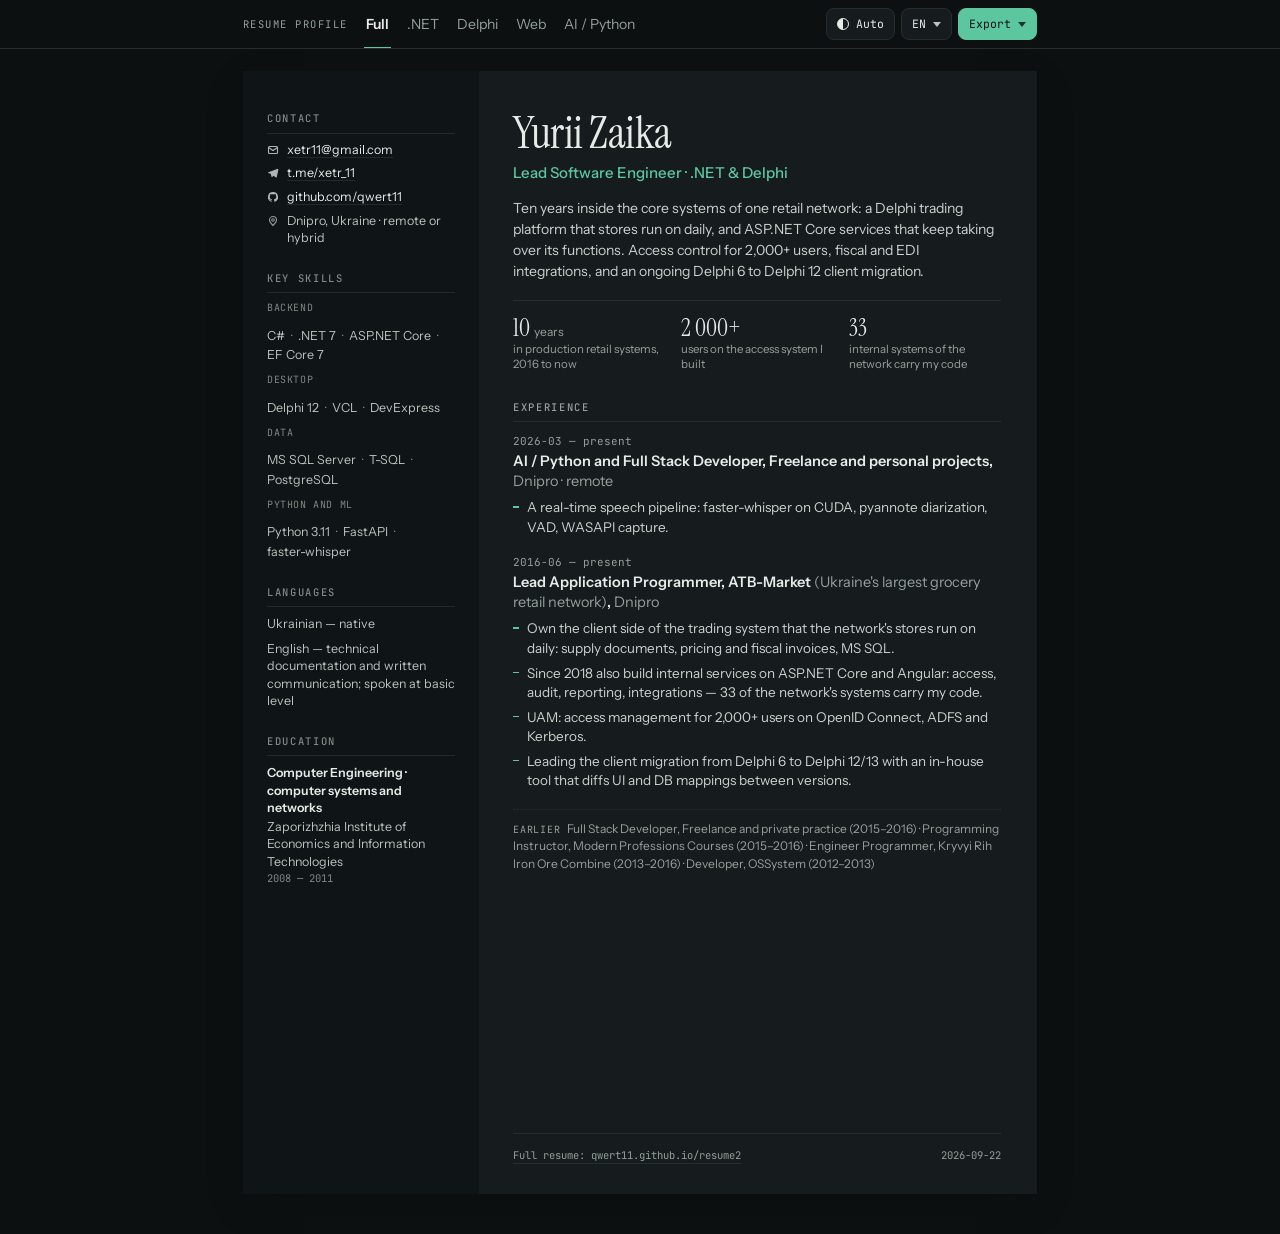
==== commit 5b690e60: "Панель сверху закреплена, управление в одну строку; данные без счётчиков кода - Одна sticky-панель: " ====
--- a/output/site/index.html
+++ b/output/site/index.html
@@ -11,35 +11,43 @@
 <link rel="stylesheet" href="assets/css/site.css">
 </head>
 <body data-target="full">
-<script>window.RESUME_DATA = {"profile": {"name": {"uk": "Юрій Заїка", "en": "Yurii Zaika"}, "location": {"uk": "Дніпро, Україна · віддалено або гібрид", "en": "Dnipro, Ukraine · remote or hybrid"}, "titles": {"full": {"uk": "Провідний інженер ПЗ · .NET та Delphi", "en": "Lead Software Engineer · .NET & Delphi"}, "dotnet": {"uk": "Senior .NET інженер", "en": "Senior .NET Engineer"}, "delphi": {"uk": "Senior Delphi інженер · модернізація legacy", "en": "Senior Delphi Engineer · Legacy Modernization"}, "web": {"uk": "Full Stack інженер · .NET та Angular", "en": "Full Stack Engineer · .NET & Angular"}, "ai": {"uk": "AI / Python інженер", "en": "AI / Python Engineer"}}, "summary": {"full": {"uk": "Десять років усередині ядра однієї роздрібної мережі: торгова система на Delphi, якою щодня працюють магазини, і сервіси на ASP.NET Core, що поступово забирають її функції. Доступи для 2000+ користувачів, фіскальні та EDI-інтеграції, міграція клієнта з Delphi 6 на Delphi 12.", "en": "Ten years inside the core systems of one retail network: a Delphi trading platform that stores run on daily, and ASP.NET Core services that keep taking over its functions. Access control for 2,000+ users, fiscal and EDI integrations, and an ongoing Delphi 6 to Delphi 12 client migration."}, "dotnet": {"uk": "Senior .NET інженер: ASP.NET Core та Web API на .NET 7, EF Core і T-SQL, інтеграції з Kafka, EDI, M.E.Doc та Oracle EBS, аутентифікація через OIDC, ADFS і Kerberos. Власна система керування доступом на 2000+ користувачів.", "en": "Senior .NET engineer: ASP.NET Core and Web API on .NET 7, EF Core and T-SQL, integrations over Kafka, EDI, M.E.Doc and Oracle EBS, authentication through OIDC, ADFS and Kerberos. Built the in-house access management system used by 2,000+ people."}, "delphi": {"uk": "Delphi-інженер із десятирічним досвідом супроводу торгової системи у продакшені: 955 модулів, 828 форм, MS SQL. Веду міграцію клієнта з Delphi 6 на Delphi 12 і написав інструмент звіряння форм та мапінгу БД між версіями.", "en": "Delphi engineer with ten years of production ownership of a retail trading system: 955 units, 828 forms, MS SQL. Currently migrating the client from Delphi 6 to Delphi 12, with a purpose-built tool that diffs forms and database mappings between the two versions."}, "web": {"uk": "Full stack інженер: ASP.NET Core та Web API на бекенді, Angular 13 з Kendo UI і Razor на фронті, real-time через SignalR. Внутрішні системи для роздрібної мережі — доступи, аудит, звітність, інтеграції.", "en": "Full stack engineer: ASP.NET Core and Web API on the back end, Angular 13 with Kendo UI and Razor on the front, real-time over SignalR. Internal systems for a retail network: access control, audit, reporting, integrations."}, "ai": {"uk": "Десять років промислової розробки — і власний трек у Python та ML. Побудував голосовий пайплайн реального часу: faster-whisper на CUDA, діаризація pyannote, VAD і потокова обробка — 55 модулів, 15 500 рядків Python, з регресійними замірами затримки та RTF. Поряд — конвеєри даних на SQLAlchemy і Playwright та щоденна робота з ІІ-агентами.", "en": "Ten years of production engineering plus a personal track in Python and ML. Built a real-time speech pipeline: faster-whisper on CUDA, pyannote diarization, VAD and streaming — 55 modules, 15,500 lines of Python, with regression measurements of latency and RTF. Alongside it: data pipelines on SQLAlchemy and Playwright, and daily work with AI agents."}}, "contacts": [{"id": "email", "label": "xetr11@gmail.com", "href": "mailto:xetr11@gmail.com"}, {"id": "telegram", "label": "t.me/xetr_11", "href": "https://t.me/xetr_11"}, {"id": "github", "label": "github.com/qwert11", "href": "https://github.com/qwert11"}], "metrics": [{"value": "10", "unit": {"uk": "років", "en": "years"}, "label": {"uk": "у виробничих системах роздрібу, з 2016 і донині", "en": "in production retail systems, 2016 to now"}, "tags": ["full", "dotnet", "delphi", "web", "ai"]}, {"value": "2 000+", "unit": {"uk": "", "en": ""}, "label": {"uk": "користувачів у системі доступів, яку я побудував", "en": "users on the access system I built"}, "tags": ["full", "dotnet", "web"]}, {"value": "33", "unit": {"uk": "", "en": ""}, "label": {"uk": "внутрішні системи мережі, у яких є мій код", "en": "internal systems of the network carry my code"}, "tags": ["full", "dotnet", "delphi", "web"]}, {"value": "2", "unit": {"uk": "стеки", "en": "stacks"}, "label": {"uk": "Delphi і .NET — паралельно, без зупинки бізнесу", "en": "Delphi and .NET in parallel, with the business running"}, "tags": ["full", "delphi"]}, {"value": "955", "unit": {"uk": "модулів", "en": "units"}, "label": {"uk": "і 828 форм у клієнті торгової системи", "en": "and 828 forms in the trading system client"}, "tags": ["delphi"]}, {"value": ".NET 7", "unit": {"uk": "", "en": ""}, "label": {"uk": "основна платформа сервісів; ще 3.1, 5 і 6 у супроводі", "en": "the main service platform; 3.1, 5 and 6 also in support"}, "tags": ["dotnet", "web"]}, {"value": "15 500", "unit": {"uk": "рядків", "en": "lines"}, "label": {"uk": "Python у голосовому пайплайні: 55 модулів, STT і діаризація", "en": "of Python in the speech pipeline: 55 modules, STT and diarization"}, "tags": ["ai", "python"]}, {"value": "27", "unit": {"uk": "", "en": ""}, "label": {"uk": "репозиторіїв за 2026 рік: фриланс і власні проєкти", "en": "repositories in 2026: freelance and personal projects"}, "tags": ["ai", "python", "web"]}, {"value": "6", "unit": {"uk": "джерел", "en": "sources"}, "label": {"uk": "у конвеєрі збору оголошень: OLX, ЛУН, Rieltor, Metrazh, Telegram, FB", "en": "in the listings pipeline: OLX, LUN, Rieltor, Metrazh, Telegram, FB"}, "tags": ["ai", "python"]}], "sections": {"stack": {"uk": "Стек", "en": "Stack"}, "strengths": {"uk": "Що я зробив", "en": "What I delivered"}, "summary_cards": {"uk": "Коротко", "en": "At a glance"}, "projects": {"uk": "Ключові проєкти", "en": "Key projects"}, "details": {"uk": "Досвід", "en": "Experience"}, "education": {"uk": "Освіта та сертифікати", "en": "Education and certificates"}, "domain": {"uk": "Предметна область", "en": "Domain knowledge"}, "languages": {"uk": "Мови", "en": "Languages"}, "side": {"uk": "Код на GitHub", "en": "Code on GitHub"}}, "ui": {"auto": {"uk": "Авто", "en": "Auto"}, "light": {"uk": "Світла", "en": "Light"}, "dark": {"uk": "Темна", "en": "Dark"}, "pdf": {"uk": "PDF", "en": "PDF"}, "word": {"uk": "Word", "en": "Word"}, "markdown": {"uk": "Markdown", "en": "Markdown"}, "full": {"uk": "Все", "en": "Full"}, "dotnet": {"uk": ".NET", "en": ".NET"}, "delphi": {"uk": "Delphi", "en": "Delphi"}, "web": {"uk": "Web", "en": "Web"}, "ai": {"uk": "AI / Python", "en": "AI / Python"}, "ua": {"uk": "Укр", "en": "UA"}, "en": {"uk": "Анг", "en": "EN"}, "details_anchor": {"uk": "Деталі нижче", "en": "Details below"}, "present": {"uk": "донині", "en": "present"}, "profiles_hint": {"uk": "Профіль резюме", "en": "Resume profile"}}}, "sections": {"stack": {"uk": "Стек", "en": "Stack"}, "strengths": {"uk": "Що я зробив", "en": "What I delivered"}, "summary_cards": {"uk": "Коротко", "en": "At a glance"}, "projects": {"uk": "Ключові проєкти", "en": "Key projects"}, "details": {"uk": "Досвід", "en": "Experience"}, "education": {"uk": "Освіта та сертифікати", "en": "Education and certificates"}, "domain": {"uk": "Предметна область", "en": "Domain knowledge"}, "languages": {"uk": "Мови", "en": "Languages"}, "side": {"uk": "Код на GitHub", "en": "Code on GitHub"}}, "ui": {"auto": {"uk": "Авто", "en": "Auto"}, "light": {"uk": "Світла", "en": "Light"}, "dark": {"uk": "Темна", "en": "Dark"}, "pdf": {"uk": "PDF", "en": "PDF"}, "word": {"uk": "Word", "en": "Word"}, "markdown": {"uk": "Markdown", "en": "Markdown"}, "full": {"uk": "Все", "en": "Full"}, "dotnet": {"uk": ".NET", "en": ".NET"}, "delphi": {"uk": "Delphi", "en": "Delphi"}, "web": {"uk": "Web", "en": "Web"}, "ai": {"uk": "AI / Python", "en": "AI / Python"}, "ua": {"uk": "Укр", "en": "UA"}, "en": {"uk": "Анг", "en": "EN"}, "details_anchor": {"uk": "Деталі нижче", "en": "Details below"}, "present": {"uk": "донині", "en": "present"}, "profiles_hint": {"uk": "Профіль резюме", "en": "Resume profile"}}, "titleTextObj": {"uk": "Провідний інженер ПЗ · .NET та Delphi", "en": "Lead Software Engineer · .NET & Delphi"}, "summaryTextObj": {"uk": "Десять років усередині ядра однієї роздрібної мережі: торгова система на Delphi, якою щодня працюють магазини, і сервіси на ASP.NET Core, що поступово забирають її функції. Доступи для 2000+ користувачів, фіскальні та EDI-інтеграції, міграція клієнта з Delphi 6 на Delphi 12.", "en": "Ten years inside the core systems of one retail network: a Delphi trading platform that stores run on daily, and ASP.NET Core services that keep taking over its functions. Access control for 2,000+ users, fiscal and EDI integrations, and an ongoing Delphi 6 to Delphi 12 client migration."}};</script>
+<script>window.RESUME_DATA = {"profile": {"name": {"uk": "Юрій Заїка", "en": "Yurii Zaika"}, "location": {"uk": "Дніпро, Україна · віддалено або гібрид", "en": "Dnipro, Ukraine · remote or hybrid"}, "titles": {"full": {"uk": "Провідний інженер ПЗ · .NET та Delphi", "en": "Lead Software Engineer · .NET & Delphi"}, "dotnet": {"uk": "Senior .NET інженер", "en": "Senior .NET Engineer"}, "delphi": {"uk": "Senior Delphi інженер · модернізація legacy", "en": "Senior Delphi Engineer · Legacy Modernization"}, "web": {"uk": "Full Stack інженер · .NET та Angular", "en": "Full Stack Engineer · .NET & Angular"}, "ai": {"uk": "AI / Python інженер", "en": "AI / Python Engineer"}}, "summary": {"full": {"uk": "Десять років усередині ядра однієї роздрібної мережі: торгова система на Delphi, якою щодня працюють магазини, і сервіси на ASP.NET Core, що поступово забирають її функції. Доступи для 2000+ користувачів, фіскальні та EDI-інтеграції, міграція клієнта з Delphi 6 на Delphi 12.", "en": "Ten years inside the core systems of one retail network: a Delphi trading platform that stores run on daily, and ASP.NET Core services that keep taking over its functions. Access control for 2,000+ users, fiscal and EDI integrations, and an ongoing Delphi 6 to Delphi 12 client migration."}, "dotnet": {"uk": "Senior .NET інженер: ASP.NET Core та Web API на .NET 7, EF Core і T-SQL, інтеграції з Kafka, EDI, M.E.Doc та Oracle EBS, аутентифікація через OIDC, ADFS і Kerberos. Власна система керування доступом на 2000+ користувачів.", "en": "Senior .NET engineer: ASP.NET Core and Web API on .NET 7, EF Core and T-SQL, integrations over Kafka, EDI, M.E.Doc and Oracle EBS, authentication through OIDC, ADFS and Kerberos. Built the in-house access management system used by 2,000+ people."}, "delphi": {"uk": "Delphi-інженер із десятирічним досвідом супроводу торгової системи у продакшені: клієнт, якому щодня довіряють магазини мережі, MS SQL, фіскальний контур. Веду міграцію клієнта з Delphi 6 на Delphi 12 і написав інструмент звіряння інтерфейсу та мапінгу БД між версіями.", "en": "Delphi engineer with ten years of production ownership of a retail trading system: the client the network's stores run on daily, MS SQL, the fiscal workflows. Currently migrating the client from Delphi 6 to Delphi 12, with a purpose-built tool that diffs UI and database mappings between the two versions."}, "web": {"uk": "Full stack інженер: ASP.NET Core та Web API на бекенді, Angular 13 з Kendo UI і Razor на фронті, real-time через SignalR. Внутрішні системи для роздрібної мережі — доступи, аудит, звітність, інтеграції.", "en": "Full stack engineer: ASP.NET Core and Web API on the back end, Angular 13 with Kendo UI and Razor on the front, real-time over SignalR. Internal systems for a retail network: access control, audit, reporting, integrations."}, "ai": {"uk": "Десять років промислової розробки — і власний трек у Python та ML. Побудував голосовий пайплайн реального часу: faster-whisper на CUDA, діаризація pyannote, VAD і потокова обробка, з регресійними замірами затримки та RTF. Поряд — конвеєри даних на SQLAlchemy і Playwright та щоденна робота з ІІ-агентами.", "en": "Ten years of production engineering plus a personal track in Python and ML. Built a real-time speech pipeline: faster-whisper on CUDA, pyannote diarization, VAD and streaming, with regression measurements of latency and RTF. Alongside it: data pipelines on SQLAlchemy and Playwright, and daily work with AI agents."}}, "contacts": [{"id": "email", "label": "xetr11@gmail.com", "href": "mailto:xetr11@gmail.com"}, {"id": "telegram", "label": "t.me/xetr_11", "href": "https://t.me/xetr_11"}, {"id": "github", "label": "github.com/qwert11", "href": "https://github.com/qwert11"}], "metrics": [{"value": "10", "unit": {"uk": "років", "en": "years"}, "label": {"uk": "у виробничих системах роздрібу, з 2016 і донині", "en": "in production retail systems, 2016 to now"}, "tags": ["full", "dotnet", "delphi", "web", "ai"]}, {"value": "2 000+", "unit": {"uk": "", "en": ""}, "label": {"uk": "користувачів у системі доступів, яку я побудував", "en": "users on the access system I built"}, "tags": ["full", "dotnet", "web"]}, {"value": "33", "unit": {"uk": "", "en": ""}, "label": {"uk": "внутрішні системи мережі, у яких є мій код", "en": "internal systems of the network carry my code"}, "tags": ["full", "dotnet", "delphi", "web"]}, {"value": "2", "unit": {"uk": "стеки", "en": "stacks"}, "label": {"uk": "Delphi і .NET — паралельно, без зупинки бізнесу", "en": "Delphi and .NET in parallel, with the business running"}, "tags": ["full", "delphi"]}, {"value": ".NET 7", "unit": {"uk": "", "en": ""}, "label": {"uk": "основна платформа внутрішніх сервісів мережі", "en": "the main platform of the network's internal services"}, "tags": ["dotnet", "web"]}, {"value": "27", "unit": {"uk": "", "en": ""}, "label": {"uk": "репозиторіїв за 2026 рік: фриланс і власні проєкти", "en": "repositories in 2026: freelance and personal projects"}, "tags": ["ai", "python", "web"]}, {"value": "6", "unit": {"uk": "джерел", "en": "sources"}, "label": {"uk": "у конвеєрі збору оголошень: OLX, ЛУН, Rieltor, Metrazh, Telegram, FB", "en": "in the listings pipeline: OLX, LUN, Rieltor, Metrazh, Telegram, FB"}, "tags": ["ai", "python"]}], "sections": {"stack": {"uk": "Стек", "en": "Stack"}, "strengths": {"uk": "Що я зробив", "en": "What I delivered"}, "summary_cards": {"uk": "Коротко", "en": "At a glance"}, "projects": {"uk": "Ключові проєкти", "en": "Key projects"}, "details": {"uk": "Досвід", "en": "Experience"}, "education": {"uk": "Освіта та сертифікати", "en": "Education and certificates"}, "domain": {"uk": "Предметна область", "en": "Domain knowledge"}, "languages": {"uk": "Мови", "en": "Languages"}, "side": {"uk": "Код на GitHub", "en": "Code on GitHub"}}, "ui": {"auto": {"uk": "Авто", "en": "Auto"}, "light": {"uk": "Світла", "en": "Light"}, "dark": {"uk": "Темна", "en": "Dark"}, "pdf": {"uk": "PDF", "en": "PDF"}, "word": {"uk": "Word", "en": "Word"}, "markdown": {"uk": "Markdown", "en": "Markdown"}, "full": {"uk": "Все", "en": "Full"}, "dotnet": {"uk": ".NET", "en": ".NET"}, "delphi": {"uk": "Delphi", "en": "Delphi"}, "web": {"uk": "Web", "en": "Web"}, "ai": {"uk": "AI / Python", "en": "AI / Python"}, "ua": {"uk": "Укр", "en": "UA"}, "en": {"uk": "Анг", "en": "EN"}, "details_anchor": {"uk": "Деталі нижче", "en": "Details below"}, "present": {"uk": "донині", "en": "present"}, "profiles_hint": {"uk": "Профіль резюме", "en": "Resume profile"}}}, "sections": {"stack": {"uk": "Стек", "en": "Stack"}, "strengths": {"uk": "Що я зробив", "en": "What I delivered"}, "summary_cards": {"uk": "Коротко", "en": "At a glance"}, "projects": {"uk": "Ключові проєкти", "en": "Key projects"}, "details": {"uk": "Досвід", "en": "Experience"}, "education": {"uk": "Освіта та сертифікати", "en": "Education and certificates"}, "domain": {"uk": "Предметна область", "en": "Domain knowledge"}, "languages": {"uk": "Мови", "en": "Languages"}, "side": {"uk": "Код на GitHub", "en": "Code on GitHub"}}, "ui": {"auto": {"uk": "Авто", "en": "Auto"}, "light": {"uk": "Світла", "en": "Light"}, "dark": {"uk": "Темна", "en": "Dark"}, "pdf": {"uk": "PDF", "en": "PDF"}, "word": {"uk": "Word", "en": "Word"}, "markdown": {"uk": "Markdown", "en": "Markdown"}, "full": {"uk": "Все", "en": "Full"}, "dotnet": {"uk": ".NET", "en": ".NET"}, "delphi": {"uk": "Delphi", "en": "Delphi"}, "web": {"uk": "Web", "en": "Web"}, "ai": {"uk": "AI / Python", "en": "AI / Python"}, "ua": {"uk": "Укр", "en": "UA"}, "en": {"uk": "Анг", "en": "EN"}, "details_anchor": {"uk": "Деталі нижче", "en": "Details below"}, "present": {"uk": "донині", "en": "present"}, "profiles_hint": {"uk": "Профіль резюме", "en": "Resume profile"}}, "titleTextObj": {"uk": "Провідний інженер ПЗ · .NET та Delphi", "en": "Lead Software Engineer · .NET & Delphi"}, "summaryTextObj": {"uk": "Десять років усередині ядра однієї роздрібної мережі: торгова система на Delphi, якою щодня працюють магазини, і сервіси на ASP.NET Core, що поступово забирають її функції. Доступи для 2000+ користувачів, фіскальні та EDI-інтеграції, міграція клієнта з Delphi 6 на Delphi 12.", "en": "Ten years inside the core systems of one retail network: a Delphi trading platform that stores run on daily, and ASP.NET Core services that keep taking over its functions. Access control for 2,000+ users, fiscal and EDI integrations, and an ongoing Delphi 6 to Delphi 12 client migration."}};</script>
 <script src="assets/js/theme.js"></script>
 
 <a class="skip" href="#main">Skip to content</a>
 
+<header class="topbar">
+  <div class="topbar-in">
+    <nav class="profiles" aria-label="Resume profiles">
+      <span class="profiles-hint" data-i18n-profiles-hint></span>
+      <a href="index.html" class="active" data-i18n-nav-full></a>
+      <a href="dotnet/index.html" class="" data-i18n-nav-dotnet></a>
+      <a href="delphi/index.html" class="" data-i18n-nav-delphi></a>
+      <a href="web/index.html" class="" data-i18n-nav-web></a>
+      <a href="ai/index.html" class="" data-i18n-nav-ai></a>
+    </nav>
+    <div class="tools">
+      <button type="button" class="btn" data-theme-cycle aria-label="Theme"></button>
+      <details class="dd dd-lang">
+        <summary class="btn" data-i18n-lang-current></summary>
+        <div class="menu">
+          <button type="button" data-lang="uk"></button>
+          <button type="button" data-lang="en"></button>
+        </div>
+      </details>
+      <details class="dd dd-export">
+        <summary class="btn primary" data-i18n-export></summary>
+        <div class="menu">
+          <a href="resume.pdf" data-dl-pdf data-i18n-btn-pdf></a>
+          <a href="resume.docx" data-dl-docx data-i18n-btn-word></a>
+          <a href="resume.md" data-dl-md data-i18n-btn-markdown></a>
+        </div>
+      </details>
+    </div>
+  </div>
+</header>
+
 <div class="page">
-
-  <nav class="profiles" aria-label="Resume profiles">
-    <span class="profiles-hint" data-i18n-profiles-hint></span>
-    <a href="index.html" class="active" data-i18n-nav-full></a>
-    <a href="dotnet/index.html" class="" data-i18n-nav-dotnet></a>
-    <a href="delphi/index.html" class="" data-i18n-nav-delphi></a>
-    <a href="web/index.html" class="" data-i18n-nav-web></a>
-    <a href="ai/index.html" class="" data-i18n-nav-ai></a>
-  </nav>
-
-  <nav class="tools" aria-label="Page controls">
-    <div class="seg" role="group" aria-label="Theme">
-      <button type="button" data-theme-mode="auto"></button><button type="button" data-theme-mode="light"></button><button type="button" data-theme-mode="dark"></button>
-    </div>
-    <div class="seg" role="group" aria-label="Language">
-      <button type="button" data-lang="uk"></button><button type="button" data-lang="en"></button>
-    </div>
-    <div class="dl">
-      <a class="btn primary" href="resume.pdf" data-dl-pdf data-i18n-btn-pdf></a>
-      <a class="btn" href="resume.docx" data-dl-docx data-i18n-btn-word></a>
-      <a class="btn" href="resume.md" data-dl-md data-i18n-btn-markdown></a>
-    </div>
-  </nav>
 
   <div class="sheet">
 
@@ -108,10 +116,6 @@
           <b>33</b>
           <span data-uk="внутрішні системи мережі, у яких є мій код" data-en="internal systems of the network carry my code">internal systems of the network carry my code</span>
         </li>
-        <li>
-          <b>15 500 <span data-uk="рядків" data-en="lines">lines</span></b>
-          <span data-uk="Python у голосовому пайплайні: 55 модулів, STT і діаризація" data-en="of Python in the speech pipeline: 55 modules, STT and diarization">of Python in the speech pipeline: 55 modules, STT and diarization</span>
-        </li>
       </ul>
 
       <section class="block">
@@ -120,17 +124,17 @@
           <p class="when">2026-03 — <span data-i18n-present></span></p>
           <h3><span data-uk="AI / Python та full stack розробник" data-en="AI / Python and Full Stack Developer">AI / Python and Full Stack Developer</span>, <span data-uk="Фриланс і власні проєкти" data-en="Freelance and personal projects">Freelance and personal projects</span>, <span class="city" data-uk="Дніпро · віддалено" data-en="Dnipro · remote">Dnipro · remote</span></h3>
           <ul class="points">
-            <li data-uk="Голосовий пайплайн реального часу: faster-whisper на CUDA, діаризація pyannote, VAD, потоковий захват WASAPI — 55 модулів, 15 500 рядків Python." data-en="A real-time speech pipeline: faster-whisper on CUDA, pyannote diarization, VAD, WASAPI capture — 55 modules, 15,500 lines of Python.">A real-time speech pipeline: faster-whisper on CUDA, pyannote diarization, VAD, WASAPI capture — 55 modules, 15,500 lines of Python.</li>
+            <li data-uk="Голосовий пайплайн реального часу: faster-whisper на CUDA, діаризація pyannote, VAD, потоковий захват WASAPI." data-en="A real-time speech pipeline: faster-whisper on CUDA, pyannote diarization, VAD, WASAPI capture.">A real-time speech pipeline: faster-whisper on CUDA, pyannote diarization, VAD, WASAPI capture.</li>
           </ul>
         </article>
         <article class="job">
           <p class="when">2016-06 — <span data-i18n-present></span></p>
           <h3><span data-uk="Провідний прикладний програміст" data-en="Lead Application Programmer">Lead Application Programmer</span>, <span data-uk="АТБ-Маркет" data-en="ATB-Market">ATB-Market</span> <span class="note" data-uk="(найбільша продуктова мережа України)" data-en="(Ukraine's largest grocery retail network)">(Ukraine's largest grocery retail network)</span>, <span class="city" data-uk="Дніпро" data-en="Dnipro">Dnipro</span></h3>
           <ul class="points">
-            <li data-uk="Відповідаю за клієнтську частину торгової системи мережі: 955 модулів, 828 форм, MS SQL — документи постачання, ціни, фіскальні накладні." data-en="Own the client side of the network's trading system: 955 units, 828 forms, MS SQL, covering supply documents, pricing and fiscal invoices.">Own the client side of the network's trading system: 955 units, 828 forms, MS SQL, covering supply documents, pricing and fiscal invoices.</li>
+            <li data-uk="Відповідаю за клієнтську частину торгової системи, якою щодня працюють магазини мережі: документи постачання, ціни, фіскальні накладні, MS SQL." data-en="Own the client side of the trading system that the network's stores run on daily: supply documents, pricing and fiscal invoices, MS SQL.">Own the client side of the trading system that the network's stores run on daily: supply documents, pricing and fiscal invoices, MS SQL.</li>
             <li data-uk="З 2018 паралельно будую внутрішні сервіси на ASP.NET Core і Angular: доступи, аудит, звітність, інтеграції — 33 системи мережі містять мій код." data-en="Since 2018 also build internal services on ASP.NET Core and Angular: access, audit, reporting, integrations — 33 of the network's systems carry my code.">Since 2018 also build internal services on ASP.NET Core and Angular: access, audit, reporting, integrations — 33 of the network's systems carry my code.</li>
             <li data-uk="UAM: система керування доступом для 2000+ користувачів на OpenID Connect, ADFS і Kerberos." data-en="UAM: access management for 2,000+ users on OpenID Connect, ADFS and Kerberos.">UAM: access management for 2,000+ users on OpenID Connect, ADFS and Kerberos.</li>
-            <li data-uk="Веду міграцію клієнта з Delphi 6 на Delphi 12/13 з власним інструментом звіряння форм і мапінгу БД." data-en="Leading the client migration from Delphi 6 to Delphi 12/13 with an in-house form and DB-mapping diff tool.">Leading the client migration from Delphi 6 to Delphi 12/13 with an in-house form and DB-mapping diff tool.</li>
+            <li data-uk="Веду міграцію клієнта з Delphi 6 на Delphi 12/13 з власним інструментом звіряння інтерфейсу і мапінгу БД між версіями." data-en="Leading the client migration from Delphi 6 to Delphi 12/13 with an in-house tool that diffs UI and DB mappings between versions.">Leading the client migration from Delphi 6 to Delphi 12/13 with an in-house tool that diffs UI and DB mappings between versions.</li>
           </ul>
         </article>
         <p class="earlier"><span class="lbl" data-i18n-earlier></span> <span data-uk="Фулстек-розробник, Фриланс і приватна практика (2015–2016) · Викладач програмування, Курси сучасних професій (2015–2016) · Інженер-програміст, Криворізький залізорудний комбінат (2013–2016) · Програміст, ОССистем (2012–2013)" data-en="Full Stack Developer, Freelance and private practice (2015–2016) · Programming Instructor, Modern Professions Courses (2015–2016) · Engineer Programmer, Kryvyi Rih Iron Ore Combine (2013–2016) · Developer, OSSystem (2012–2013)">Full Stack Developer, Freelance and private practice (2015–2016) · Programming Instructor, Modern Professions Courses (2015–2016) · Engineer Programmer, Kryvyi Rih Iron Ore Combine (2013–2016) · Developer, OSSystem (2012–2013)</span></p>
--- a/output/site/assets/css/site.css
+++ b/output/site/assets/css/site.css
@@ -69,37 +69,65 @@
   letter-spacing:.16em;text-transform:uppercase;
 }
 
-.page{max-width:794px;margin:0 auto;padding:18px 0 40px}
-
-/* ---------- profile switcher and controls above the sheet ---------- */
-.profiles{display:flex;flex-wrap:wrap;align-items:center;gap:4px 16px;margin:0 0 10px;border-bottom:1px solid var(--line)}
+.page{max-width:794px;margin:0 auto;padding:22px 0 40px}
+
+/* ---------- sticky top bar: profiles left, controls right ---------- */
+.topbar{
+  position:sticky;top:0;z-index:20;
+  background:var(--ground);border-bottom:1px solid var(--line);
+}
+.topbar-in{
+  max-width:794px;margin:0 auto;min-height:48px;
+  display:flex;align-items:center;justify-content:space-between;gap:8px 16px;
+}
+.profiles{display:flex;align-items:center;gap:0 14px;min-width:0;overflow-x:auto;scrollbar-width:none}
+.profiles::-webkit-scrollbar{display:none}
 .profiles-hint{
   font-family:"JetBrains Mono",monospace;font-size:10.5px;letter-spacing:.14em;
-  text-transform:uppercase;color:var(--muted);margin-right:4px;
+  text-transform:uppercase;color:var(--muted);margin-right:2px;white-space:nowrap;
 }
 .profiles a{
-  padding:9px 2px 10px;color:var(--muted);text-decoration:none;min-height:36px;
+  padding:14px 2px 13px;color:var(--muted);text-decoration:none;white-space:nowrap;
   font-size:14px;border-bottom:2px solid transparent;margin-bottom:-1px;
 }
 .profiles a:hover{color:var(--ink)}
 .profiles a.active{color:var(--ink);border-bottom-color:var(--accent);font-weight:600}
-.tools{display:flex;flex-wrap:wrap;align-items:center;justify-content:flex-end;gap:8px;margin:0 0 14px}
-.seg{display:inline-flex;border:1px solid var(--line);border-radius:9px;overflow:hidden;background:var(--sheet)}
-.seg button{
-  border:0;background:transparent;color:var(--muted);cursor:pointer;
-  font-family:"JetBrains Mono",monospace;font-size:11.5px;padding:7px 11px;min-height:36px;
-}
-.seg button+button{border-left:1px solid var(--line)}
-.seg button.active{background:var(--accent-soft);color:var(--accent)}
-.dl{display:flex;gap:7px;flex-wrap:wrap;justify-content:flex-end}
+.tools{display:flex;align-items:center;gap:6px;flex:0 0 auto}
 .btn{
-  display:inline-flex;align-items:center;min-height:36px;
-  border:1px solid var(--line);border-radius:9px;padding:6px 12px;
+  display:inline-flex;align-items:center;min-height:32px;cursor:pointer;
+  border:1px solid var(--line);border-radius:8px;padding:5px 10px;
   background:var(--sheet);color:var(--ink);text-decoration:none;
-  font-family:"JetBrains Mono",monospace;font-size:11.5px;
+  font-family:"JetBrains Mono",monospace;font-size:11.5px;line-height:1;
 }
 .btn:hover{border-color:var(--accent);color:var(--accent)}
 .btn.primary{background:var(--accent);border-color:var(--accent);color:var(--accent-ink)}
+.btn.primary:hover{color:var(--accent-ink);opacity:.9}
+[data-theme-cycle]{min-width:64px;justify-content:center}
+[data-theme-cycle]::before{
+  content:"";width:10px;height:10px;border-radius:50%;margin-right:7px;flex:0 0 auto;
+  border:1.5px solid currentColor;background:linear-gradient(90deg,currentColor 50%,transparent 50%);
+}
+[data-theme-cycle][data-mode="light"]::before{background:transparent}
+[data-theme-cycle][data-mode="dark"]::before{background:currentColor}
+
+/* dropdowns on <details>: no JS needed to open, JS only closes them */
+.dd{position:relative}
+.dd summary{list-style:none;user-select:none}
+.dd summary::-webkit-details-marker{display:none}
+.dd summary::after{content:"";width:0;height:0;margin-left:7px;border:4px solid transparent;border-top:5px solid currentColor;border-bottom:0;opacity:.8}
+.dd .menu{
+  position:absolute;right:0;top:calc(100% + 6px);min-width:132px;z-index:30;
+  display:flex;flex-direction:column;padding:4px;
+  background:var(--sheet);border:1px solid var(--line);border-radius:10px;
+  box-shadow:0 8px 28px rgba(0,0,0,.14);
+}
+.dd .menu a,.dd .menu button{
+  display:block;text-align:left;border:0;background:transparent;cursor:pointer;
+  padding:8px 10px;border-radius:7px;color:var(--ink);text-decoration:none;
+  font-family:"JetBrains Mono",monospace;font-size:11.5px;
+}
+.dd .menu a:hover,.dd .menu button:hover{background:var(--accent-soft);color:var(--accent)}
+.dd .menu button.active{color:var(--accent);font-weight:600}
 
 /* ---------- the sheet ---------- */
 .sheet{
@@ -155,7 +183,7 @@
 .summary{margin:14px 0 0;font-size:14px;line-height:1.5;color:var(--ink-soft)}
 
 .figures{
-  display:grid;grid-template-columns:repeat(4,1fr);gap:10px 16px;
+  display:grid;grid-template-columns:repeat(auto-fit,minmax(110px,1fr));gap:10px 16px;
   margin:18px 0 0;padding:14px 0 0;border-top:1px solid var(--line);list-style:none;
 }
 .figures b{
@@ -190,8 +218,11 @@
 /* ---------- mobile ---------- */
 @media screen and (max-width:820px){
   .page{padding:12px 0 24px}
-  .tools,.profiles{padding:0 16px;justify-content:flex-start}
-  .dl{justify-content:flex-start}
+  .topbar-in{padding:0 12px;flex-wrap:wrap;gap:0 12px}
+  .profiles{order:2;flex:1 1 100%;gap:0 12px}
+  .profiles-hint{display:none}
+  .profiles a{padding:10px 2px 11px;font-size:13.5px}
+  .tools{order:1;width:100%;justify-content:flex-end;padding:8px 0 4px}
   .sheet{grid-template-columns:1fr;min-height:0;box-shadow:none}
   .side{order:2;padding:26px 16px 28px}
   .body{order:1;padding:28px 16px 22px}
@@ -201,7 +232,7 @@
 }
 @media screen and (max-width:380px){
   .figures{grid-template-columns:1fr}
-  .seg button,.btn{font-size:11px;padding:6px 9px}
+  .btn{font-size:11px;padding:5px 8px}
 }
 
 /* ---------- print: one A4 page ---------- */
@@ -215,7 +246,7 @@
   html,body{background:#fff}
   body{font-size:9.8pt;line-height:1.32}
   .page{max-width:none;margin:0;padding:0}
-  .tools,.profiles,.skip,.foot .muted{display:none}
+  .topbar,.skip,.foot .muted{display:none}
   .sheet{
     grid-template-columns:60mm minmax(0,1fr);
     width:210mm;height:296.5mm;min-height:0;overflow:hidden;box-shadow:none;
